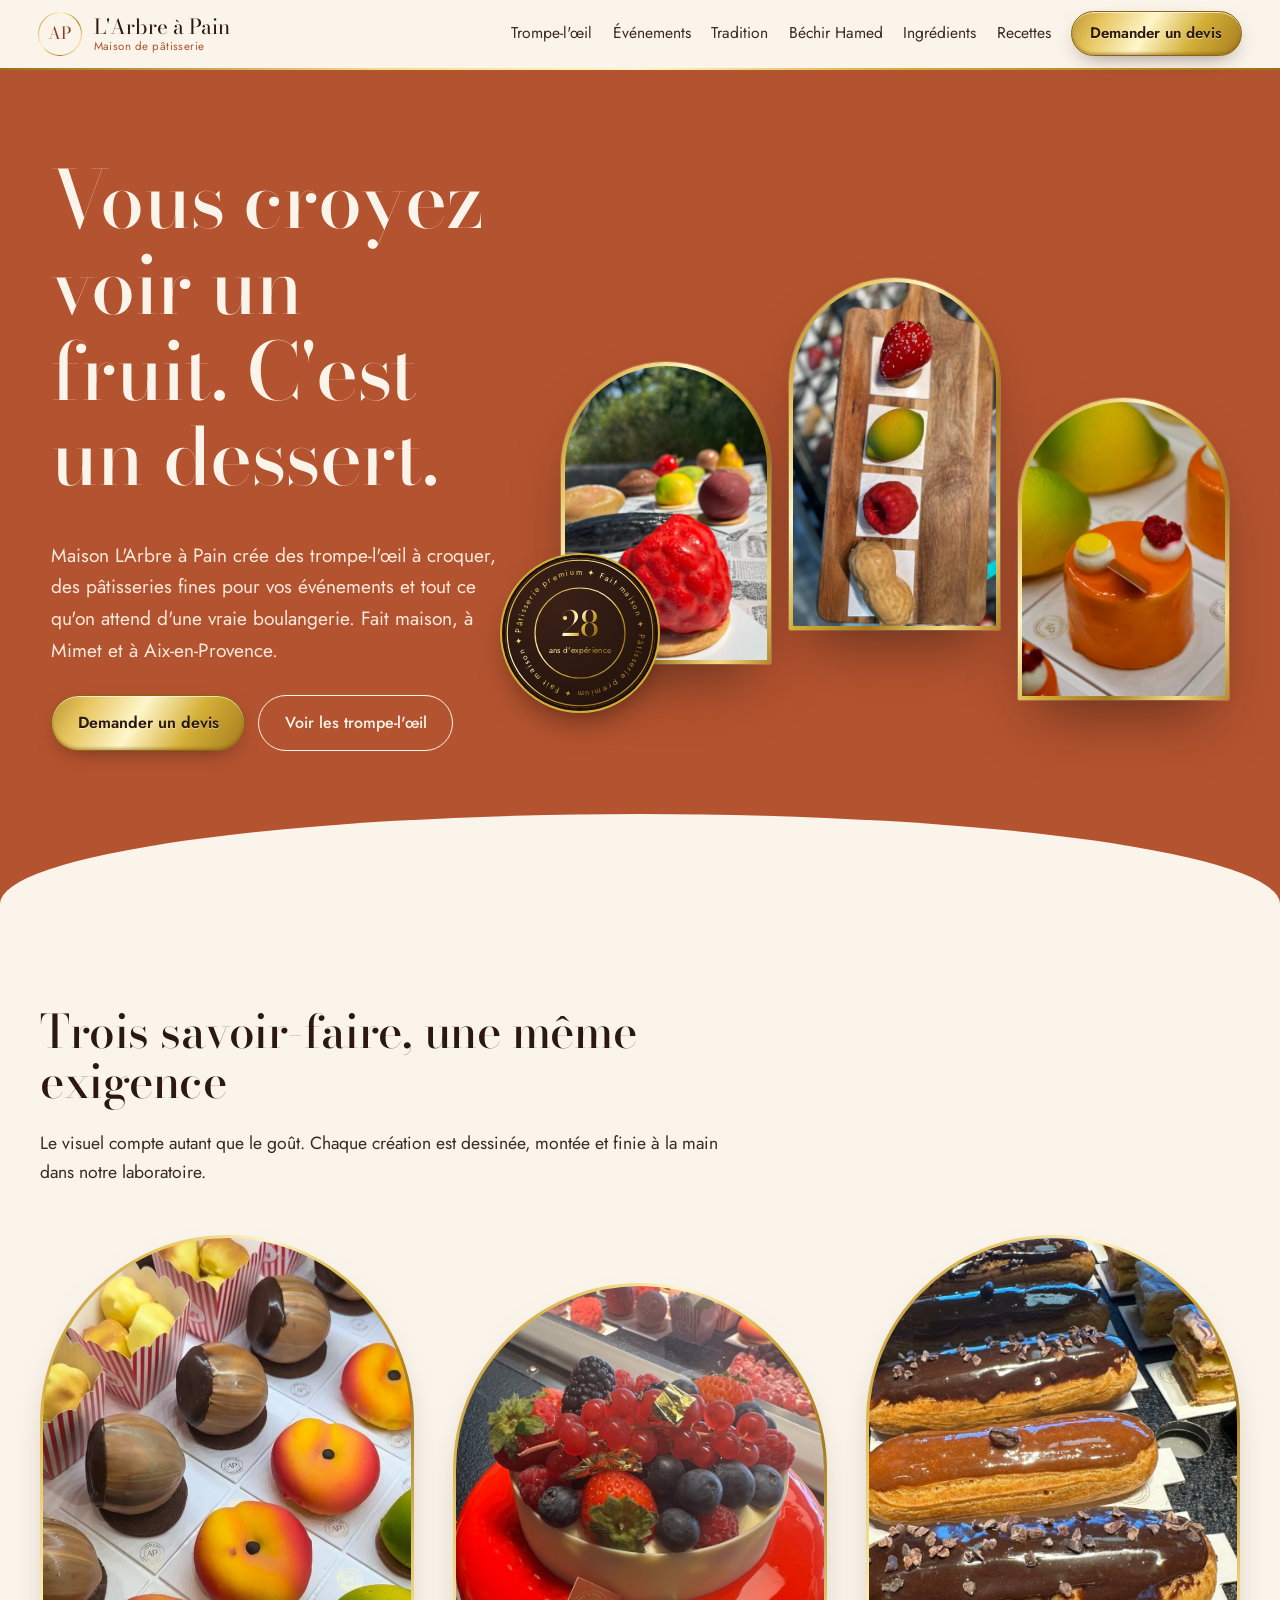
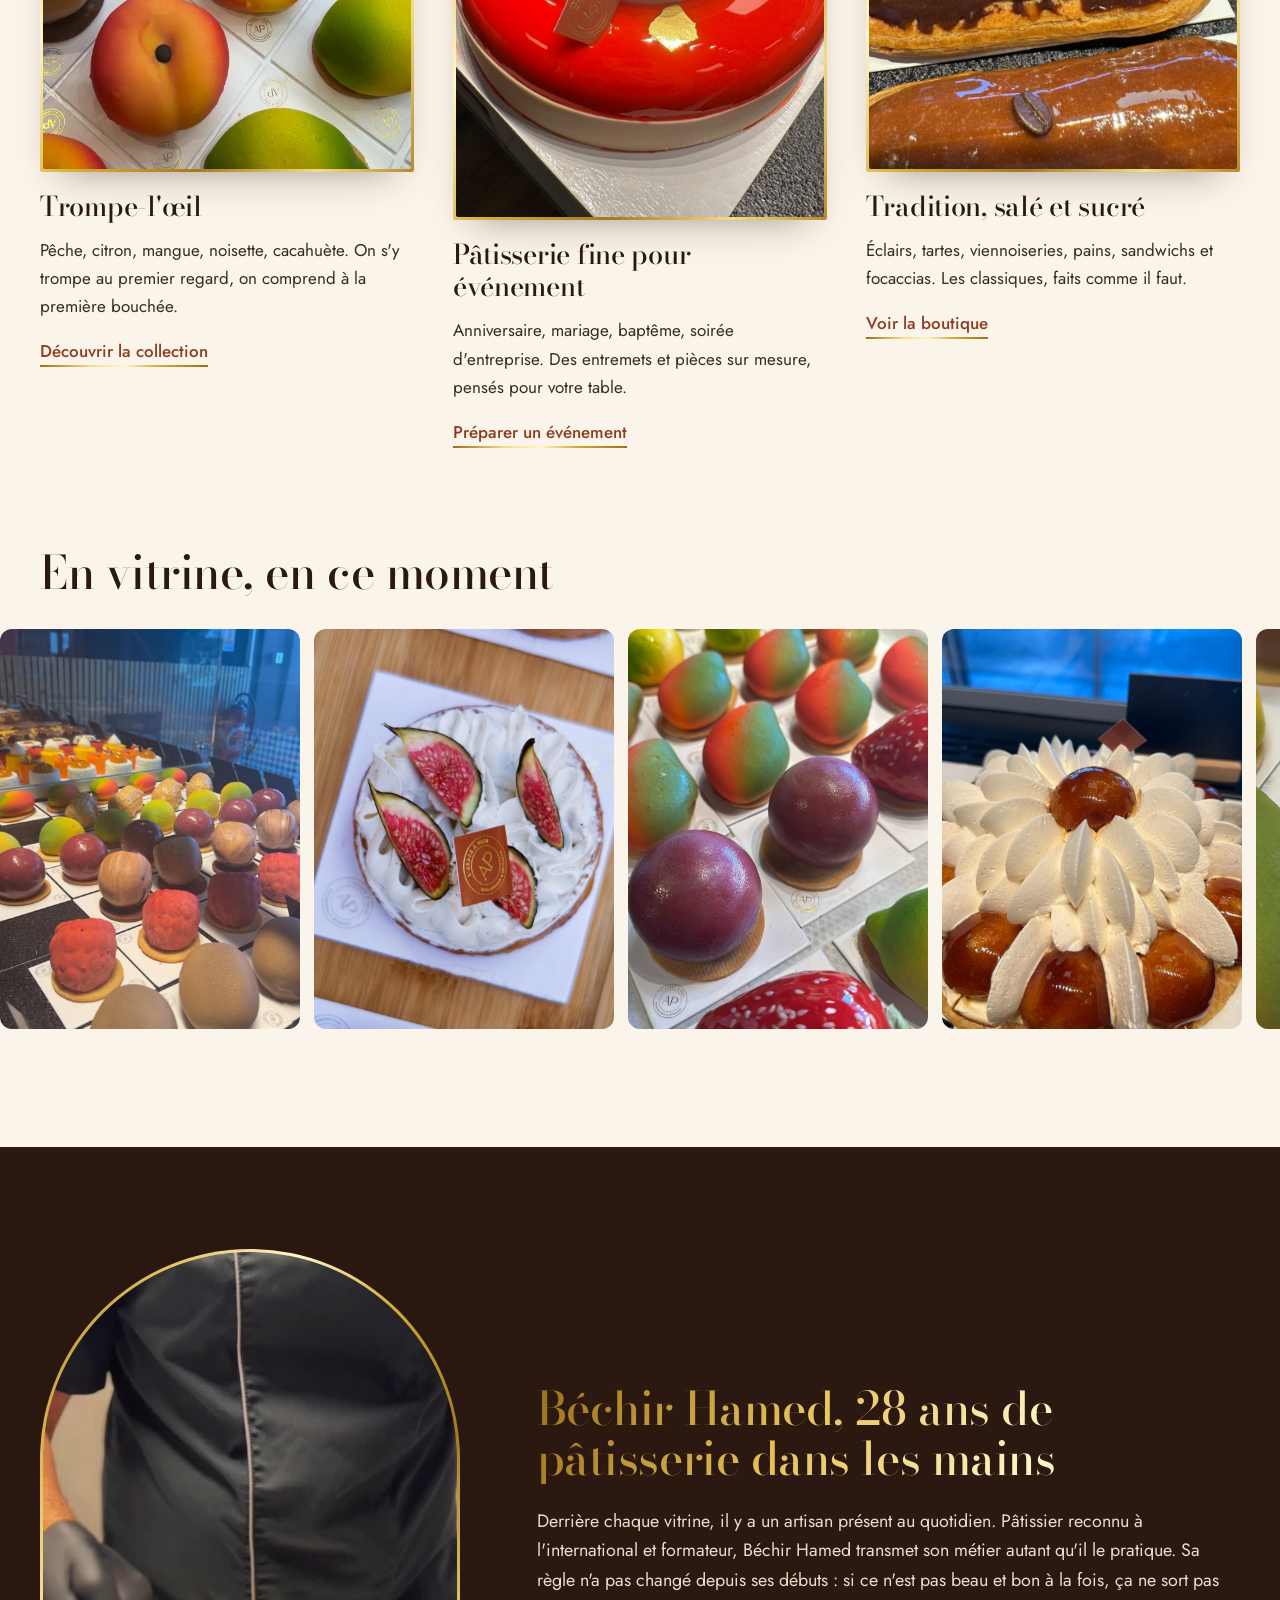
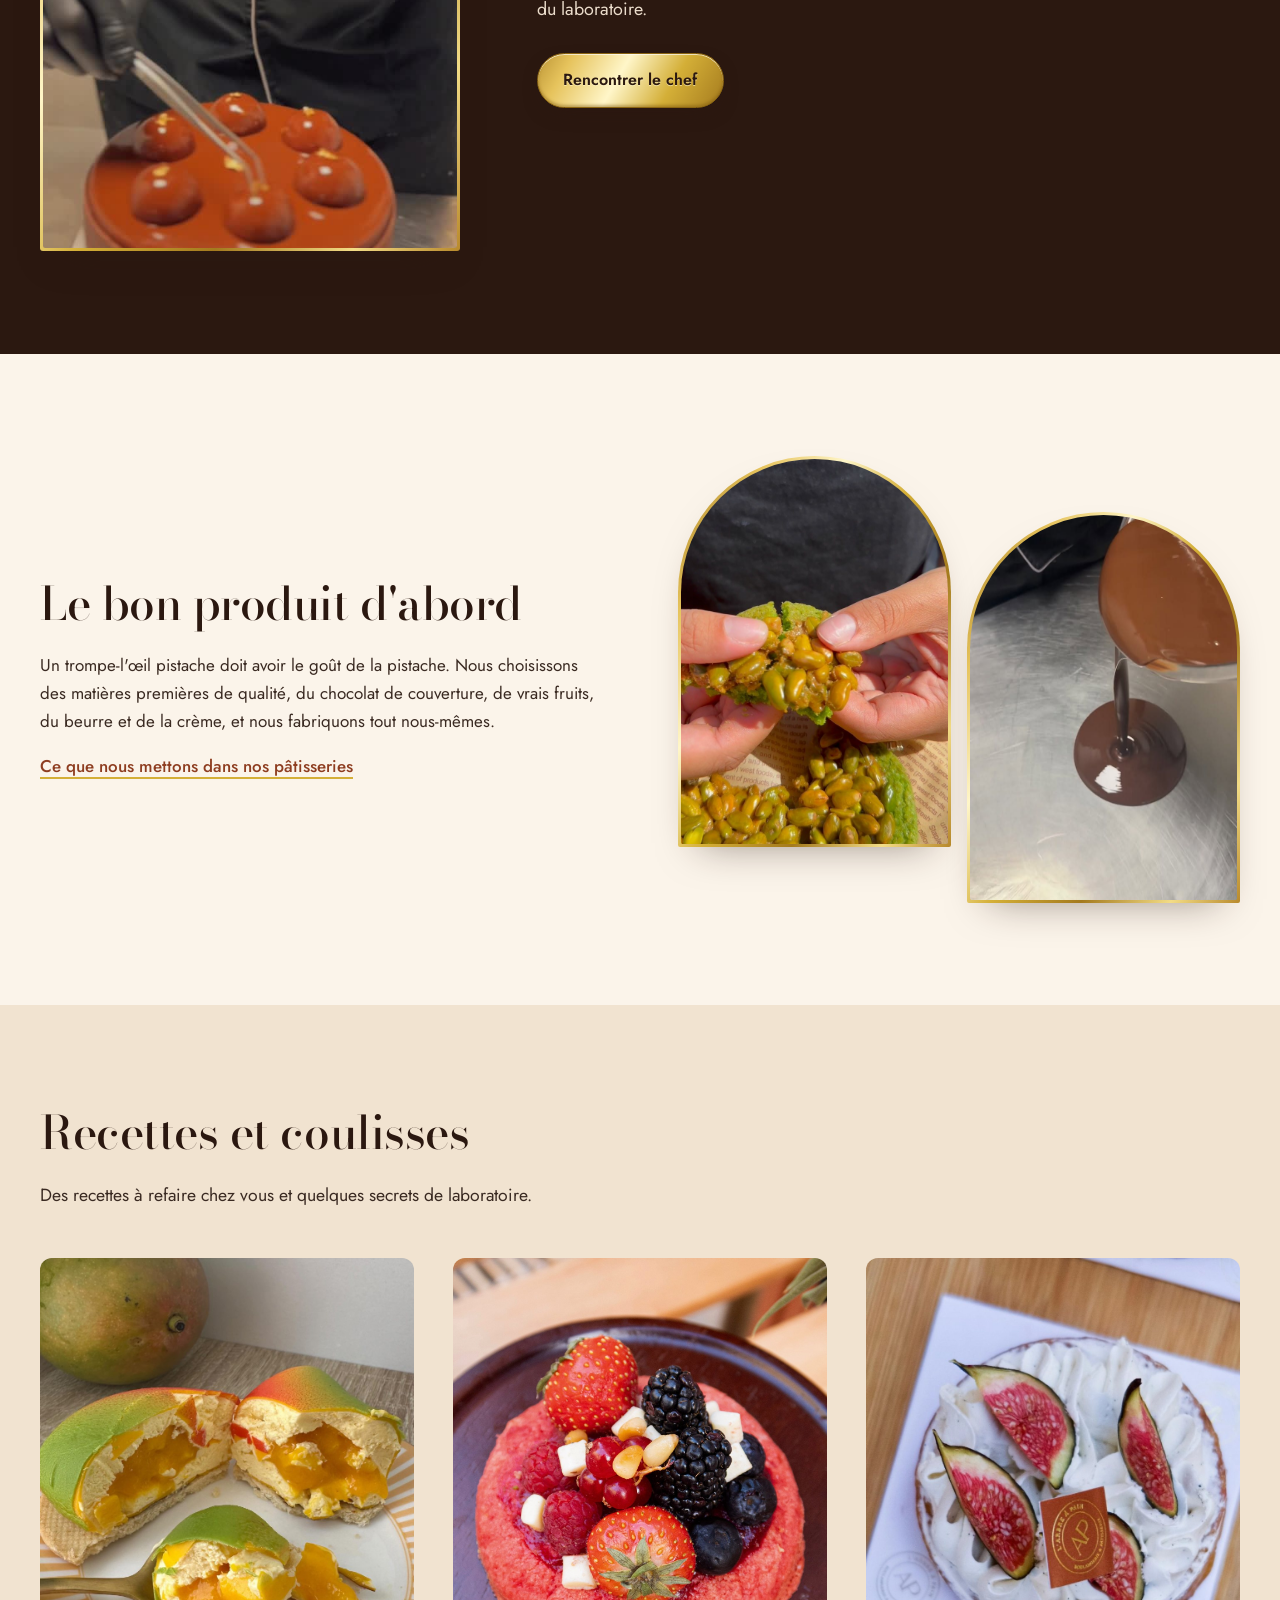
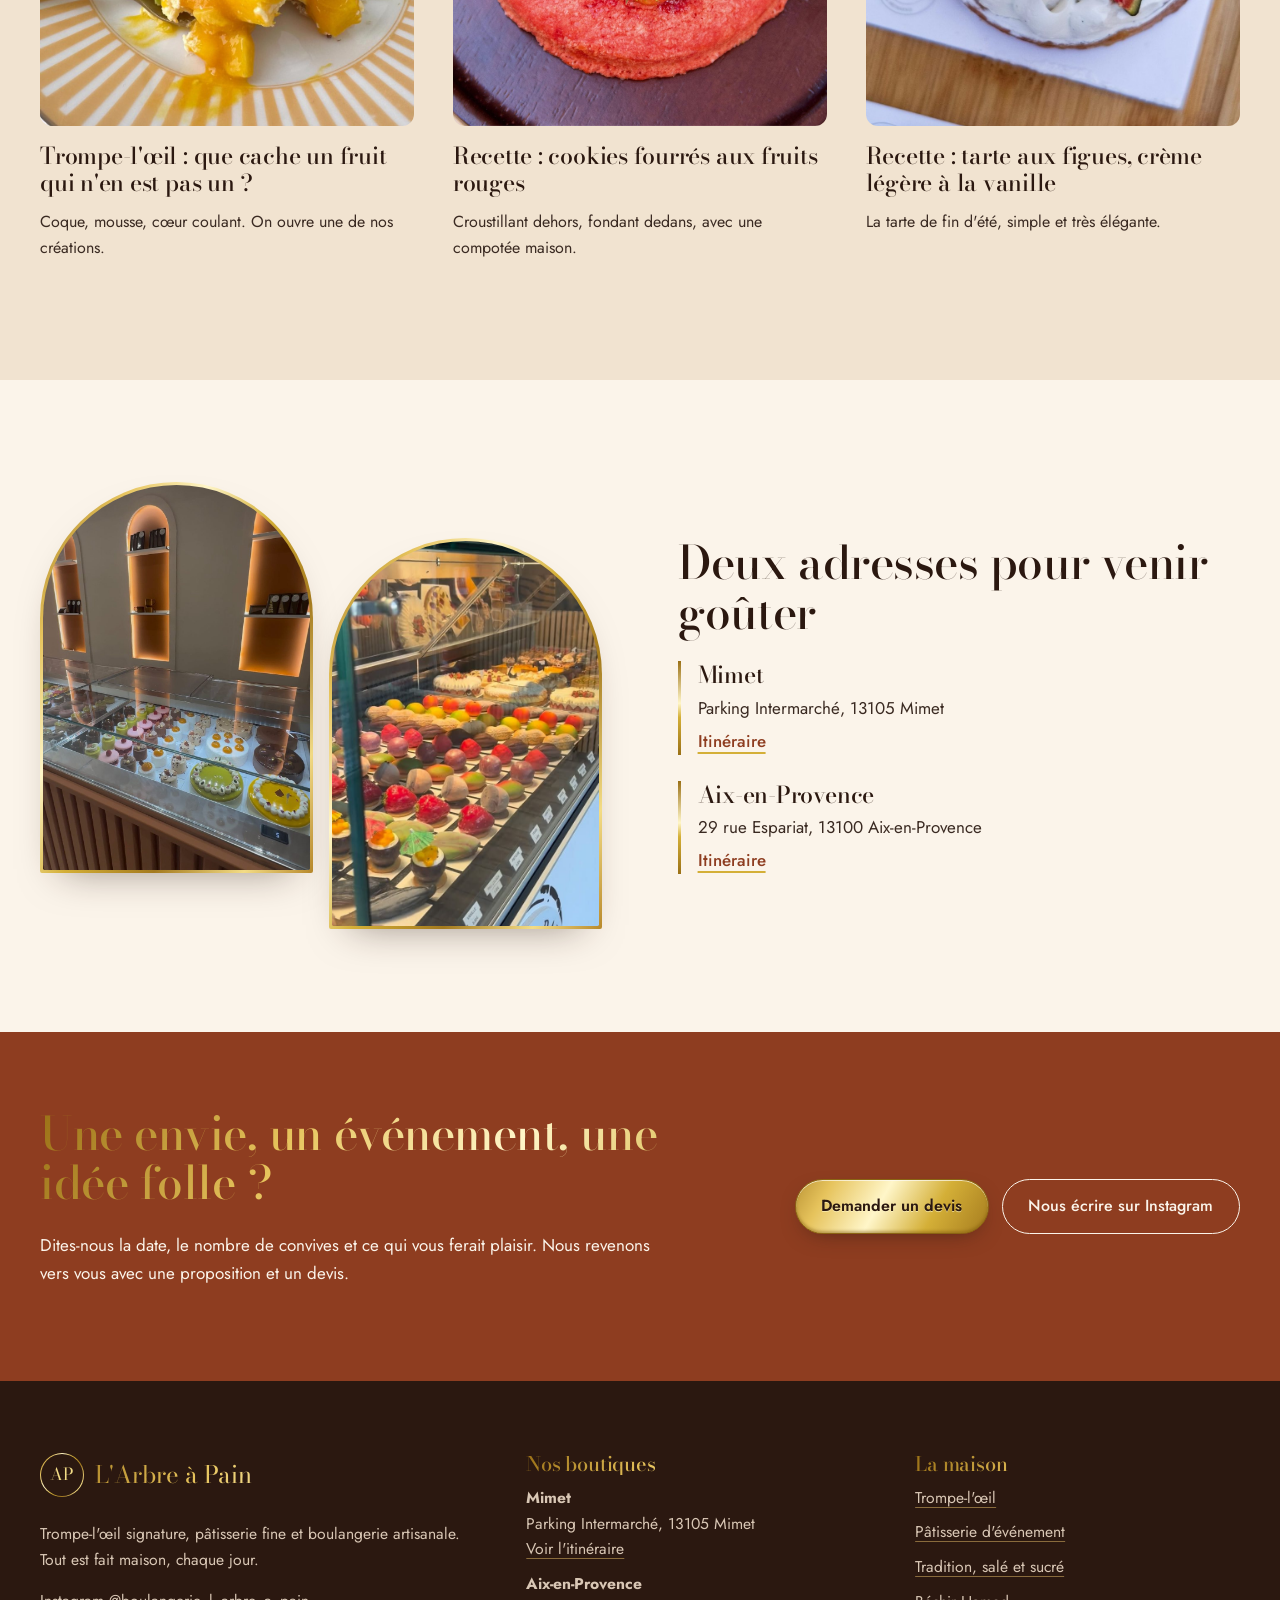
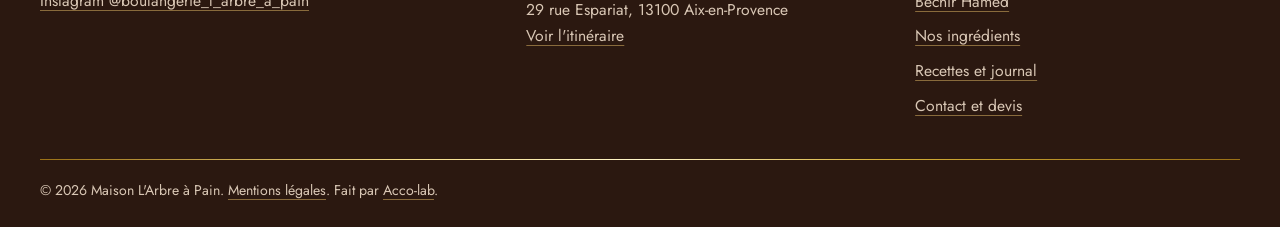
==== index.html @ f883d95d "Or métallisé : dégradés, reflets sur boutons et titres, cadres dorés Co-Authored-By: Claude Fable 5." ====
<!doctype html>
<html lang="fr">
<head>
<meta charset="utf-8">
<meta name="viewport" content="width=device-width, initial-scale=1">
<title>L&#x27;Arbre à Pain | Pâtisserie trompe-l&#x27;œil à Mimet et Aix-en-Provence</title>
<meta name="description" content="Trompe-l&#x27;œil signature, pâtisserie fine pour vos événements et boulangerie artisanale. 28 ans d&#x27;expérience, 100 % fait maison, à Mimet et Aix-en-Provence.">
<link rel="canonical" href="https://www.arbreapain.fr/">
<meta property="og:type" content="website">
<meta property="og:locale" content="fr_FR">
<meta property="og:site_name" content="Maison L'Arbre à Pain">
<meta property="og:title" content="L&#x27;Arbre à Pain | Pâtisserie trompe-l&#x27;œil à Mimet et Aix-en-Provence">
<meta property="og:description" content="Trompe-l&#x27;œil signature, pâtisserie fine pour vos événements et boulangerie artisanale. 28 ans d&#x27;expérience, 100 % fait maison, à Mimet et Aix-en-Provence.">
<meta property="og:image" content="https://www.arbreapain.fr/images/trompe-planche.jpg">
<meta name="theme-color" content="#B4532F">
<link rel="icon" href="assets/favicon.svg" type="image/svg+xml">
<link rel="preconnect" href="https://fonts.googleapis.com">
<link rel="preconnect" href="https://fonts.gstatic.com" crossorigin>
<link href="https://fonts.googleapis.com/css2?family=Bodoni+Moda:ital,opsz,wght@0,6..96,400..700;1,6..96,400..600&family=Jost:wght@300..600&display=swap" rel="stylesheet">
<link rel="stylesheet" href="assets/style.css">
<script type="application/ld+json">{"@context": "https://schema.org", "@type": "Bakery", "name": "Maison L'Arbre à Pain", "url": "https://www.arbreapain.fr", "image": "https://www.arbreapain.fr/images/trompe-planche.jpg", "description": "Pâtisserie fine, trompe-l'œil signature et boulangerie artisanale à Mimet et Aix-en-Provence.", "servesCuisine": "Pâtisserie française", "priceRange": "€€", "sameAs": ["https://www.instagram.com/boulangerie_l_arbre_a_pain/"], "address": [{"@type": "PostalAddress", "streetAddress": "Parking Intermarché", "postalCode": "13105", "addressLocality": "Mimet", "addressCountry": "FR"}, {"@type": "PostalAddress", "streetAddress": "29 rue Espariat", "postalCode": "13100", "addressLocality": "Aix-en-Provence", "addressCountry": "FR"}]}</script>
</head>
<body class="home">
<a class="skip" href="#contenu">Aller au contenu</a>
<header class="top">
  <a class="brand" href="index.html" aria-label="L'Arbre à Pain, accueil">
    <span class="mono" aria-hidden="true">AP</span>
    <span class="brand-name">L'Arbre à Pain<small>Maison de pâtisserie</small></span>
  </a>
  <button class="burger" aria-expanded="false" aria-controls="menu" aria-label="Ouvrir le menu"><span></span><span></span></button>
  <nav id="menu" class="menu" aria-label="Navigation principale">
    <a href="trompe-l-oeil.html">Trompe-l'œil</a><a href="patisserie-evenement.html">Événements</a><a href="boulangerie-tradition.html">Tradition</a><a href="bechir-hamed.html">Béchir Hamed</a><a href="ingredients.html">Ingrédients</a><a href="journal/">Recettes</a>
    <a class="btn btn-gold" href="contact.html">Demander un devis</a>
  </nav>
</header>
<main id="contenu">
<section class="hero">
  <div class="wrap hero-in">
    <div class="hero-txt">
      <h1>Vous croyez voir un fruit. C'est un dessert.</h1>
      <p class="lead">Maison L'Arbre à Pain crée des trompe-l'œil à croquer, des pâtisseries fines pour vos événements et tout ce qu'on attend d'une vraie boulangerie. Fait maison, à Mimet et à Aix-en-Provence.</p>
      <div class="hero-actions">
        <a class="btn btn-gold" href="contact.html">Demander un devis</a>
        <a class="btn btn-line" href="trompe-l-oeil.html">Voir les trompe-l'œil</a>
      </div>
    </div>
    <div class="hero-arches">
      <figure class="arch a1"><img src="images/trompe-fraise.jpg" alt="Trompe-l&#x27;œil fraise, plus vrai que nature"></figure>
      <figure class="arch a2"><img src="images/trompe-planche.jpg" alt="Trompe-l&#x27;œil mangue, framboise et cacahuète présentés sur une planche"></figure>
      <figure class="arch a3"><img src="images/trompe-orange-mangue.jpg" alt="Trompe-l&#x27;œil orange et mangue en vitrine"></figure>
      <svg class="seal" viewBox="0 0 200 200" role="img" aria-label="28 ans d'expérience, pâtisserie premium">
<defs><path id="c" d="M100,100 m-78,0 a78,78 0 1,1 156,0 a78,78 0 1,1 -156,0"/><linearGradient id="or" x1="0" y1="0" x2="1" y2="1"><stop offset="0" stop-color="#A47A1E"/><stop offset=".25" stop-color="#F0D272"/><stop offset=".42" stop-color="#FFF6C9"/><stop offset=".58" stop-color="#D4AF37"/><stop offset=".78" stop-color="#9A7016"/><stop offset="1" stop-color="#F3DC86"/></linearGradient></defs>
<circle cx="100" cy="100" r="97" fill="none" stroke="url(#or)" stroke-width="1.6"/>
<circle cx="100" cy="100" r="60" fill="none" stroke="url(#or)" stroke-width="1.6"/>
<text class="seal-ring"><textPath href="#c" startOffset="0" textLength="484" lengthAdjust="spacing">Pâtisserie premium  ✦  Fait maison  ✦  Pâtisserie premium  ✦  Fait maison  ✦</textPath></text>
<text x="100" y="104" text-anchor="middle" class="seal-num">28</text>
<text x="100" y="126" text-anchor="middle" class="seal-sub">ans d'expérience</text>
</svg>
    </div>
  </div>
</section>

<section class="sec">
  <div class="wrap">
    <div class="sec-head">
      <h2>Trois savoir-faire, une même exigence</h2>
      <p>Le visuel compte autant que le goût. Chaque création est dessinée, montée et finie à la main dans notre laboratoire.</p>
    </div>
    <div class="trio">
      <a class="trio-card" href="trompe-l-oeil.html">
        <figure class="arch "><img src="images/trompe-peche-noisette.jpg" alt="Trompe-l&#x27;œil pêche et noisette" loading="lazy" decoding="async"></figure>
        <h3>Trompe-l'œil</h3>
        <p>Pêche, citron, mangue, noisette, cacahuète. On s'y trompe au premier regard, on comprend à la première bouchée.</p>
        <span class="more">Découvrir la collection</span>
      </a>
      <a class="trio-card" href="patisserie-evenement.html">
        <figure class="arch "><img src="images/entremets-rouge.jpg" alt="Entremets rouge miroir décoré de fruits rouges" loading="lazy" decoding="async"></figure>
        <h3>Pâtisserie fine pour événement</h3>
        <p>Anniversaire, mariage, baptême, soirée d'entreprise. Des entremets et pièces sur mesure, pensés pour votre table.</p>
        <span class="more">Préparer un événement</span>
      </a>
      <a class="trio-card" href="boulangerie-tradition.html">
        <figure class="arch "><img src="images/eclairs.jpg" alt="Éclairs au chocolat glacés" loading="lazy" decoding="async"></figure>
        <h3>Tradition, salé et sucré</h3>
        <p>Éclairs, tartes, viennoiseries, pains, sandwichs et focaccias. Les classiques, faits comme il faut.</p>
        <span class="more">Voir la boutique</span>
      </a>
    </div>
  </div>
</section>

<section class="ribbon-sec" aria-label="En vitrine">
  <div class="wrap"><h2>En vitrine, en ce moment</h2></div>
  <div class="ribbon" tabindex="0">
    <button class="shot" type="button" aria-label="Agrandir : Vitrine de trompe-l&#x27;œil colorés"><img src="images/vitrine-trompe.jpg" alt="Vitrine de trompe-l&#x27;œil colorés" loading="lazy" decoding="async"></button><button class="shot" type="button" aria-label="Agrandir : Tarte aux figues fraîches et crème légère"><img src="images/tarte-figue.jpg" alt="Tarte aux figues fraîches et crème légère" loading="lazy" decoding="async"></button><button class="shot" type="button" aria-label="Agrandir : Trompe-l&#x27;œil fruits au glaçage brillant"><img src="images/trompe-fruits-brillants.jpg" alt="Trompe-l&#x27;œil fruits au glaçage brillant" loading="lazy" decoding="async"></button><button class="shot" type="button" aria-label="Agrandir : Saint-honoré à la crème pochée"><img src="images/saint-honore.jpg" alt="Saint-honoré à la crème pochée" loading="lazy" decoding="async"></button><button class="shot" type="button" aria-label="Agrandir : Trompe-l&#x27;œil citron et mangue"><img src="images/trompe-citron-mangue.jpg" alt="Trompe-l&#x27;œil citron et mangue" loading="lazy" decoding="async"></button><button class="shot" type="button" aria-label="Agrandir : Cookie garni de fruits rouges frais"><img src="images/cookie-fruits-rouges-sombre.jpg" alt="Cookie garni de fruits rouges frais" loading="lazy" decoding="async"></button><button class="shot" type="button" aria-label="Agrandir : Entremets aux fruits exotiques"><img src="images/entremets-jaune.jpg" alt="Entremets aux fruits exotiques" loading="lazy" decoding="async"></button><button class="shot" type="button" aria-label="Agrandir : Assortiment de trompe-l&#x27;œil"><img src="images/trompe-assortiment.jpg" alt="Assortiment de trompe-l&#x27;œil" loading="lazy" decoding="async"></button><button class="shot" type="button" aria-label="Agrandir : Macaron framboise et crème"><img src="images/ispahan.jpg" alt="Macaron framboise et crème" loading="lazy" decoding="async"></button><button class="shot" type="button" aria-label="Agrandir : Vitrine de pâtisseries individuelles"><img src="images/vitrine-couleurs.jpg" alt="Vitrine de pâtisseries individuelles" loading="lazy" decoding="async"></button>
  </div>
</section>

<section class="chef">
  <div class="wrap chef-in">
    <figure class="arch arch-lg"><img src="images/chef-geste.jpg" alt="Béchir Hamed en plein glaçage dans le laboratoire" loading="lazy" decoding="async"></figure>
    <div>
      <h2>Béchir Hamed, 28 ans de pâtisserie dans les mains</h2>
      <p>Derrière chaque vitrine, il y a un artisan présent au quotidien. Pâtissier reconnu à l'international et formateur, Béchir Hamed transmet son métier autant qu'il le pratique. Sa règle n'a pas changé depuis ses débuts : si ce n'est pas beau et bon à la fois, ça ne sort pas du laboratoire.</p>
      <a class="btn btn-gold" href="bechir-hamed.html">Rencontrer le chef</a>
    </div>
  </div>
</section>

<section class="sec">
  <div class="wrap split">
    <div>
      <h2>Le bon produit d'abord</h2>
      <p>Un trompe-l'œil pistache doit avoir le goût de la pistache. Nous choisissons des matières premières de qualité, du chocolat de couverture, de vrais fruits, du beurre et de la crème, et nous fabriquons tout nous-mêmes.</p>
      <a class="link" href="ingredients.html">Ce que nous mettons dans nos pâtisseries</a>
    </div>
    <div class="duo">
      <figure class="arch "><img src="images/pistache-mains.jpg" alt="Cookie pistache ouvert à la main, cœur coulant" loading="lazy" decoding="async"></figure>
      <figure class="arch down"><img src="images/chocolat-coule.jpg" alt="Chocolat fondu versé sur le marbre" loading="lazy" decoding="async"></figure>
    </div>
  </div>
</section>

<section class="sec sec-tint">
  <div class="wrap">
    <div class="sec-head"><h2>Recettes et coulisses</h2><p>Des recettes à refaire chez vous et quelques secrets de laboratoire.</p></div>
    <div class="posts">
      <a class="post" href="journal/trompe-l-oeil-patisserie-comment-ca-marche.html"><img src="images/trompe-mangue-coupee.jpg" alt="Trompe-l&#x27;œil mangue coupé en deux" loading="lazy" decoding="async"><h3>Trompe-l'œil : que cache un fruit qui n'en est pas un ?</h3><p>Coque, mousse, cœur coulant. On ouvre une de nos créations.</p></a>
      <a class="post" href="journal/recette-cookies-fourres-fruits-rouges.html"><img src="images/cookie-fruits-rouges.jpg" alt="Cookie aux fruits rouges" loading="lazy" decoding="async"><h3>Recette : cookies fourrés aux fruits rouges</h3><p>Croustillant dehors, fondant dedans, avec une compotée maison.</p></a>
      <a class="post" href="journal/recette-tarte-figues-creme-vanille.html"><img src="images/tarte-figue.jpg" alt="Tarte aux figues" loading="lazy" decoding="async"><h3>Recette : tarte aux figues, crème légère à la vanille</h3><p>La tarte de fin d'été, simple et très élégante.</p></a>
    </div>
  </div>
</section>

<section class="sec">
  <div class="wrap split">
    <div class="duo">
      <figure class="arch "><img src="images/boutique-aix.jpg" alt="Intérieur de la boutique L&#x27;Arbre à Pain à Aix-en-Provence" loading="lazy" decoding="async"></figure>
      <figure class="arch down"><img src="images/vitrine-patisserie.jpg" alt="Vitrine de pâtisseries de la boutique" loading="lazy" decoding="async"></figure>
    </div>
    <div>
      <h2>Deux adresses pour venir goûter</h2>
      <ul class="shops">
        <li><h3>Mimet</h3><p>Parking Intermarché, 13105 Mimet</p><a class="link" href="https://www.google.com/maps/search/?api=1&query=L%27Arbre+%C3%A0+Pain+Mimet" target="_blank" rel="noopener">Itinéraire</a></li><li><h3>Aix-en-Provence</h3><p>29 rue Espariat, 13100 Aix-en-Provence</p><a class="link" href="https://www.google.com/maps/search/?api=1&query=L%27Arbre+%C3%A0+Pain+29+rue+Espariat+Aix-en-Provence" target="_blank" rel="noopener">Itinéraire</a></li>
      </ul>
    </div>
  </div>
</section>
<section class="cta">
  <div class="wrap cta-in">
    <div><h2>Une envie, un événement, une idée folle ?</h2><p>Dites-nous la date, le nombre de convives et ce qui vous ferait plaisir. Nous revenons vers vous avec une proposition et un devis.</p></div>
    <div class="cta-actions"><a class="btn btn-gold" href="contact.html">Demander un devis</a><a class="btn btn-line" href="https://www.instagram.com/boulangerie_l_arbre_a_pain/" target="_blank" rel="noopener">Nous écrire sur Instagram</a></div>
  </div>
</section>
</main>
<footer class="foot">
  <div class="foot-grid">
    <div>
      <p class="foot-brand"><span class="mono" aria-hidden="true">AP</span> L'Arbre à Pain</p>
      <p>Trompe-l'œil signature, pâtisserie fine et boulangerie artisanale. Tout est fait maison, chaque jour.</p>
      <p><a href="https://www.instagram.com/boulangerie_l_arbre_a_pain/" target="_blank" rel="noopener">Instagram @boulangerie_l_arbre_a_pain</a></p>
    </div>
    <div>
      <h2>Nos boutiques</h2>
      <ul class="plain"><li><strong>Mimet</strong><br>Parking Intermarché, 13105 Mimet<br><a href="https://www.google.com/maps/search/?api=1&query=L%27Arbre+%C3%A0+Pain+Mimet" target="_blank" rel="noopener">Voir l'itinéraire</a></li><li><strong>Aix-en-Provence</strong><br>29 rue Espariat, 13100 Aix-en-Provence<br><a href="https://www.google.com/maps/search/?api=1&query=L%27Arbre+%C3%A0+Pain+29+rue+Espariat+Aix-en-Provence" target="_blank" rel="noopener">Voir l'itinéraire</a></li></ul>
    </div>
    <div>
      <h2>La maison</h2>
      <ul class="plain">
        <li><a href="trompe-l-oeil.html">Trompe-l'œil</a></li>
        <li><a href="patisserie-evenement.html">Pâtisserie d'événement</a></li>
        <li><a href="boulangerie-tradition.html">Tradition, salé et sucré</a></li>
        <li><a href="bechir-hamed.html">Béchir Hamed</a></li>
        <li><a href="ingredients.html">Nos ingrédients</a></li>
        <li><a href="journal/">Recettes et journal</a></li>
        <li><a href="contact.html">Contact et devis</a></li>
        
      </ul>
    </div>
  </div>
  <p class="foot-legal">© 2026 Maison L'Arbre à Pain. <a href="mentions-legales.html">Mentions légales</a>. Fait par <a href="https://acco-lab.fr" target="_blank" rel="noopener">Acco-lab</a>.</p>
</footer>
<div class="lightbox" hidden><button class="lb-close" aria-label="Fermer la photo">Fermer</button><img alt=""></div>
<script src="assets/site.js" defer></script>
</body>
</html>
---- assets/style.css ----
/* L'Arbre à Pain : terracotta + or, arches inspirées des niches de la boutique d'Aix */
:root{
  --terra:#B4532F; --terra-deep:#8E3D20; --cocoa:#2B1810; --cream:#FBF4EA; --sand:#F1E3D0;
  --gold:#D4AF37; --gold-soft:#F3DC86; --ink:#3A2A22;
  --display:"Bodoni Moda","Didot","Times New Roman",serif;
  --body:"Jost","Helvetica Neue",Arial,sans-serif;
  --wrap:1200px;
}
*{box-sizing:border-box}
html{scroll-behavior:smooth}
body{margin:0;background:var(--cream);color:var(--ink);font-family:var(--body);font-size:1.0625rem;line-height:1.65;font-weight:400;-webkit-font-smoothing:antialiased}
img{display:block;max-width:100%}
a{color:inherit}
h1,h2,h3{font-family:var(--display);font-weight:500;line-height:1.08;color:var(--cocoa);margin:0 0 .5em;letter-spacing:-.01em}
h1{font-size:clamp(2.5rem,6vw,4.75rem)}
h2{font-size:clamp(1.9rem,3.6vw,3rem)}
h3{font-size:1.45rem;line-height:1.2}
p{margin:0 0 1em;max-width:62ch}
.wrap{width:min(var(--wrap),100% - 40px);margin-inline:auto}
.narrow{max-width:760px}
.center{text-align:center}.center p{margin-inline:auto}
.skip{position:absolute;left:-999px;top:0;background:var(--cocoa);color:#fff;padding:.6em 1em;z-index:100}
.skip:focus{left:8px;top:8px}
:focus-visible{outline:2px solid var(--gold);outline-offset:3px}

/* Boutons */
.btn{display:inline-block;font-family:var(--body);font-weight:500;font-size:1rem;text-decoration:none;padding:.85em 1.6em;border-radius:999px;border:1px solid transparent;cursor:pointer;transition:background .2s,color .2s,border-color .2s}
.btn-gold{background:var(--gold);color:var(--cocoa)}
.btn-gold:hover{background:var(--gold-soft)}
.btn-line{border-color:currentColor;color:var(--cream)}
.btn-line:hover{background:var(--cream);color:var(--terra-deep);border-color:var(--cream)}
.btn-line.dark{color:var(--terra-deep)}
.btn-line.dark:hover{background:var(--terra-deep);color:var(--cream);border-color:var(--terra-deep)}
.link{color:var(--terra-deep);font-weight:500;text-underline-offset:5px;text-decoration-color:var(--gold);text-decoration-thickness:2px}
.link:hover{color:var(--terra)}

/* En-tête */
.top{position:sticky;top:0;z-index:50;display:flex;align-items:center;justify-content:space-between;gap:1rem;padding:.7rem clamp(16px,3vw,40px);background:rgba(251,244,234,.94);backdrop-filter:blur(8px);border-bottom:1px solid rgba(201,162,91,.35)}
.brand{display:flex;align-items:center;gap:.7rem;text-decoration:none;color:var(--cocoa)}
.mono{display:inline-grid;place-items:center;width:44px;height:44px;border-radius:50%;border:1px solid var(--gold);font-family:var(--display);font-size:1.05rem;letter-spacing:.02em;color:var(--terra-deep);flex:none}
.brand-name{font-family:var(--display);font-size:1.3rem;line-height:1.05}
.brand-name small{display:block;font-family:var(--body);font-size:.72rem;color:var(--terra);letter-spacing:.04em;margin-top:2px}
.menu{display:flex;align-items:center;gap:clamp(.8rem,1.6vw,1.6rem)}
.menu a:not(.btn){text-decoration:none;font-size:.98rem;padding:.3em 0;border-bottom:2px solid transparent}
.menu a:not(.btn):hover,.menu a[aria-current]{border-color:var(--gold)}
.menu .btn{padding:.6em 1.2em;font-size:.95rem}
.burger{display:none;background:none;border:0;width:44px;height:44px;cursor:pointer;padding:10px}
.burger span{display:block;height:2px;background:var(--cocoa);margin:7px 0;transition:transform .2s}
.burger[aria-expanded=true] span:first-child{transform:translateY(4.5px) rotate(45deg)}
.burger[aria-expanded=true] span:last-child{transform:translateY(-4.5px) rotate(-45deg)}

/* Arches */
.arch{margin:0;overflow:hidden;border-radius:999px 999px 14px 14px;aspect-ratio:3/4.3;background:var(--sand);box-shadow:0 0 0 1px rgba(201,162,91,.55),0 0 0 7px transparent}
.arch img{width:100%;height:100%;object-fit:cover;transition:transform .6s ease}
a:hover .arch img,.arch:hover img{transform:scale(1.05)}
.arch-lg{max-width:440px;width:100%}

/* Hero accueil */
.hero{background:var(--terra);color:var(--cream);overflow:hidden;position:relative}
.hero::after{content:"";position:absolute;inset:auto 0 0 0;height:90px;background:var(--cream);border-radius:50% 50% 0 0/100% 100% 0 0}
.hero-in{width:min(1380px,100% - clamp(40px,8vw,120px));display:grid;grid-template-columns:.8fr 1.2fr;gap:clamp(2rem,5vw,5rem);align-items:center;padding-block:clamp(3rem,7vw,6rem) clamp(7rem,12vw,11rem);position:relative;z-index:1}
.hero h1{color:var(--cream);font-size:clamp(2.7rem,6.2vw,5.4rem)}
.hero .lead{font-size:1.2rem;color:#FBE9DC;max-width:46ch}
.hero-actions{display:flex;flex-wrap:wrap;gap:.8rem;margin-top:1.8rem}
.hero-arches{display:grid;grid-template-columns:repeat(3,1fr);gap:clamp(.6rem,1.4vw,1.2rem);align-items:end;position:relative}
.hero-arches .arch{box-shadow:0 0 0 1px var(--gold-soft),0 30px 60px -20px rgba(43,24,16,.55)}
.hero-arches .a1{transform:translateY(34px)}
.hero-arches .a2{aspect-ratio:3/5}
.hero-arches .a3{transform:translateY(70px)}
.seal{position:absolute;left:-56px;bottom:-78px;width:150px;height:150px;color:var(--gold-soft);background:var(--terra-deep);border-radius:50%;animation:spin 40s linear infinite}
.seal-ring{font-family:var(--body);font-size:11px;fill:currentColor;text-transform:none}
.seal-num{font-family:var(--display);font-size:46px;fill:currentColor}
.seal-sub{font-family:var(--body);font-size:11px;fill:currentColor;letter-spacing:.5px}
.seal text:not(.seal-ring){animation:spin 40s linear infinite reverse;transform-origin:100px 100px}
@keyframes spin{to{transform:rotate(360deg)}}
@keyframes rise{from{opacity:0;translate:0 60px}to{opacity:1;translate:0 0}}
.hero-arches .arch{animation:rise .9s cubic-bezier(.2,.7,.2,1) both}
.hero-arches .a2{animation-delay:.12s}.hero-arches .a3{animation-delay:.24s}
.hero-txt{animation:rise .8s ease both}

/* Sections */
.sec{padding-block:clamp(3.5rem,8vw,7rem)}
.sec-tint{background:var(--sand)}
.sec-head{margin-bottom:clamp(1.8rem,4vw,3rem);max-width:720px}
.sec-head p{font-size:1.1rem}
.split{display:grid;grid-template-columns:1fr 1fr;gap:clamp(2rem,6vw,5.5rem);align-items:center}
.split.top{align-items:start}
.duo{display:grid;grid-template-columns:1fr 1fr;gap:1rem}
.duo .down{margin-top:3.5rem}

.trio{display:grid;grid-template-columns:repeat(3,1fr);gap:clamp(1.2rem,3vw,2.6rem)}
.trio-card{text-decoration:none;display:block}
.trio-card h3{margin-top:1.1rem;font-size:1.7rem}
.trio-card:nth-child(2){margin-top:3rem}
.more{color:var(--terra-deep);font-weight:500;border-bottom:2px solid var(--gold);padding-bottom:2px}

.ribbon-sec{padding-bottom:clamp(3.5rem,8vw,6rem)}
.ribbon{display:flex;gap:14px;overflow-x:auto;scroll-snap-type:x mandatory;padding:8px max(20px,calc((100vw - var(--wrap))/2)) 22px;scrollbar-color:var(--gold) transparent}
.ribbon .shot{flex:0 0 clamp(210px,24vw,300px);aspect-ratio:3/4;scroll-snap-align:start}
.shot{border:0;padding:0;background:var(--sand);cursor:zoom-in;overflow:hidden;border-radius:12px;display:block}
.shot img{width:100%;height:100%;object-fit:cover;transition:transform .5s ease}
.shot:hover img{transform:scale(1.06)}

.chef{background:var(--cocoa);color:#EBDCCB;padding-block:clamp(3.5rem,8vw,7rem)}
.chef h2{color:var(--gold-soft)}
.chef-in{display:grid;grid-template-columns:minmax(0,420px) 1fr;gap:clamp(2rem,6vw,5.5rem);align-items:center}
.chef p{font-size:1.12rem}
.chef .btn{margin-top:.6rem}

.posts{display:grid;grid-template-columns:repeat(3,1fr);gap:clamp(1.2rem,3vw,2.4rem)}
.post{text-decoration:none;display:block}
.post img{width:100%;aspect-ratio:4/5;object-fit:cover;border-radius:12px;margin-bottom:1rem;transition:transform .5s ease}
.post:hover img{transform:scale(1.02)}
.post h2,.post h3{font-size:1.45rem;line-height:1.2}
.post p{font-size:1rem}
.date{font-size:.92rem;color:var(--terra);margin-bottom:.4em}

.shops{list-style:none;padding:0;margin:1.5rem 0 0;display:grid;gap:1.6rem}
.shops li{border-left:2px solid var(--gold);padding-left:1.2rem}
.shops h3{margin-bottom:.2em}
.shops p{margin-bottom:.3em}

.cols3{display:grid;grid-template-columns:repeat(3,1fr);gap:clamp(1.5rem,4vw,3.5rem)}
.cols3>div{border-top:1px solid var(--gold);padding-top:1.3rem}

.gallery{columns:4 220px;column-gap:14px}
.gallery .shot{width:100%;margin:0 0 14px;break-inside:avoid}
.gallery .shot:nth-child(3n+1){aspect-ratio:3/4}
.gallery .shot:nth-child(3n+2){aspect-ratio:1}
.gallery .shot:nth-child(3n){aspect-ratio:4/5}

.rows{display:grid;gap:clamp(3rem,7vw,6rem)}
.row{display:grid;grid-template-columns:minmax(0,360px) 1fr;gap:clamp(2rem,6vw,5rem);align-items:center}
.row.rev{grid-template-columns:1fr minmax(0,360px)}
.row.rev .arch{order:2}

.steps{list-style:none;counter-reset:s;padding:0;margin:0;display:grid;grid-template-columns:repeat(4,1fr);gap:clamp(1.2rem,3vw,2.4rem)}
.steps li{counter-increment:s;border-top:1px solid var(--gold);padding-top:1rem}
.steps li::before{content:counter(s);font-family:var(--display);font-size:2.6rem;color:var(--terra);line-height:1;display:block;margin-bottom:.4rem}
.note{margin-top:2.2rem;font-style:italic;color:var(--terra-deep)}

/* Hero de page */
.phero{background:var(--terra);color:var(--cream);padding-block:clamp(3rem,6vw,5rem)}
.phero h1{color:var(--cream)}
.phero .lead{font-size:1.2rem;color:#FBE9DC;max-width:50ch}
.phero-in{display:grid;grid-template-columns:1.2fr minmax(0,400px);gap:clamp(2rem,6vw,5rem);align-items:center}
.phero .arch{box-shadow:0 0 0 1px var(--gold-soft),0 30px 60px -20px rgba(43,24,16,.55);margin-bottom:-8rem;position:relative;z-index:2}
.phero:not(.phero-slim)+.sec{padding-top:clamp(8rem,12vw,11rem)}
.phero-slim h1{font-size:clamp(2.2rem,5vw,3.8rem)}
.kicker a{color:var(--gold-soft)}
.phero .date{color:var(--gold-soft)}

/* CTA */
.cta{background:var(--terra-deep);color:var(--cream);padding-block:clamp(3rem,6vw,5rem)}
.cta h2{color:var(--gold-soft)}
.cta-in{display:flex;flex-wrap:wrap;gap:2rem;align-items:center;justify-content:space-between}
.cta-in>div:first-child{max-width:640px}
.cta-actions{display:flex;flex-wrap:wrap;gap:.8rem}

/* Article */
.article-img{margin:clamp(2rem,5vw,3.5rem) 0}
.article-img img{width:100%;max-height:560px;object-fit:cover;border-radius:999px 999px 14px 14px}
.prose h2{font-size:1.8rem;margin-top:1.8em}
.prose li{margin-bottom:.6em}
.prose{font-size:1.1rem;margin-bottom:2.5rem}
blockquote{margin:2.2rem 0;padding:0 0 0 1.4rem;border-left:2px solid var(--gold);font-family:var(--display);font-style:italic;font-size:clamp(1.5rem,3vw,2.1rem);line-height:1.25;color:var(--terra-deep)}

/* Formulaire */
.form{display:grid;gap:1.1rem}
.f2{display:grid;grid-template-columns:1fr 1fr;gap:1.1rem}
.form label{display:grid;gap:.35rem;font-weight:500;font-size:.98rem}
.form input,.form select,.form textarea{font:inherit;font-weight:400;padding:.8em .9em;border:1px solid #D9C3A8;border-radius:10px;background:#fff;color:var(--ink);width:100%}
.form input:focus,.form select:focus,.form textarea:focus{outline:2px solid var(--gold);border-color:var(--gold)}
.form .btn{justify-self:start}
.form-out{font-weight:500;color:var(--terra-deep);margin:0}
.form-out a{color:inherit}
.aside{background:var(--sand);padding:clamp(1.5rem,3vw,2.5rem);border-radius:16px}

/* Pied */
.foot{background:var(--cocoa);color:#D9C7B5;padding:clamp(3rem,6vw,4.5rem) 0 1.5rem;font-size:.98rem}
.foot-grid{width:min(var(--wrap),100% - 40px);margin-inline:auto;display:grid;grid-template-columns:1.3fr 1fr 1fr;gap:clamp(2rem,5vw,4rem)}
.foot h2{font-size:1.25rem;color:var(--gold-soft)}
.foot-brand{font-family:var(--display);font-size:1.5rem;color:var(--cream);display:flex;align-items:center;gap:.7rem}
.foot .mono{color:var(--gold-soft)}
.plain{list-style:none;padding:0;margin:0;display:grid;gap:.55rem}
.foot a{text-decoration-color:rgba(201,162,91,.6);text-underline-offset:4px}
.foot a:hover{color:var(--gold-soft)}
.foot-legal{width:min(var(--wrap),100% - 40px);margin:2.5rem auto 0;padding-top:1.3rem;border-top:1px solid rgba(201,162,91,.3);font-size:.88rem;max-width:none}

/* Visionneuse */
.lightbox{position:fixed;inset:0;z-index:200;background:rgba(43,24,16,.93);display:grid;place-items:center;padding:20px}
.lightbox[hidden]{display:none}
.lightbox img{max-width:min(92vw,900px);max-height:86vh;border-radius:10px}
.lb-close{position:absolute;top:16px;right:16px;background:var(--gold);color:var(--cocoa);border:0;border-radius:999px;padding:.6em 1.2em;font:500 1rem var(--body);cursor:pointer}

/* Responsive */
@media (max-width:1060px){
  .burger{display:block}
  .menu{position:absolute;top:100%;left:0;right:0;flex-direction:column;align-items:stretch;gap:0;background:var(--cream);padding:.5rem 20px 1.4rem;border-bottom:1px solid var(--gold);display:none}
  .menu.open{display:flex}
  .menu a:not(.btn){padding:.85em 0;border-bottom:1px solid #EAD9C2;font-size:1.1rem}
  .menu .btn{margin-top:1rem;text-align:center}
}
@media (max-width:860px){
  body{font-size:1rem}
  .hero-in,.split,.chef-in,.phero-in,.row,.row.rev{grid-template-columns:1fr}
  .row.rev .arch{order:0}
  .row .arch,.chef .arch{max-width:320px}
  .hero-in{padding-bottom:9rem}
  .seal{left:auto;right:6px;bottom:-96px;width:118px;height:118px}
  .trio,.posts,.cols3{grid-template-columns:1fr}
  .trio-card:nth-child(2){margin-top:0}
  .trio-card .arch{aspect-ratio:4/4.4}
  .steps{grid-template-columns:1fr 1fr}
  .phero .arch{margin-bottom:-6rem;max-width:300px;justify-self:center}
  .phero:not(.phero-slim)+.sec{padding-top:8rem}
  .foot-grid{grid-template-columns:1fr}
  .f2{grid-template-columns:1fr}
  .brand-name small{display:none}
}
@media (prefers-reduced-motion:reduce){
  *{animation:none!important;transition:none!important}
  html{scroll-behavior:auto}
}

/* ---------- Or métallisé ---------- */
:root{
  --or:linear-gradient(120deg,#9A7016 0%,#E6C35C 18%,#FFF6C9 34%,#D4AF37 50%,#A47A1E 68%,#F3DC86 86%,#B8892B 100%);
  --or-line:linear-gradient(90deg,#9A7016,#F3DC86 30%,#FFF6C9 50%,#D4AF37 70%,#9A7016);
}
/* Boutons : lingot d'or avec reflet qui passe */
.btn-gold{position:relative;overflow:hidden;isolation:isolate;background:var(--or);background-size:180% 100%;background-position:20% 0;color:#2B1810;font-weight:600;border-color:#8A6412;box-shadow:inset 0 1px 0 rgba(255,255,255,.65),inset 0 -2px 3px rgba(122,84,10,.45),0 8px 22px -10px rgba(43,24,16,.6);text-shadow:0 1px 0 rgba(255,246,201,.6);transition:background-position .6s ease,box-shadow .3s}
.btn-gold:hover{background:var(--or);background-size:180% 100%;background-position:80% 0}
.btn-gold::after{content:"";position:absolute;inset:-20% auto -20% -60%;width:38%;z-index:-1;background:linear-gradient(100deg,transparent,rgba(255,255,255,.85),transparent);transform:skewX(-20deg);pointer-events:none}
.btn-gold:hover::after{animation:reflet .9s ease}
.hero .btn-gold::after,.cta .btn-gold::after{animation:reflet 5.5s ease-in-out 1.2s infinite}
@keyframes reflet{0%{left:-60%}22%,100%{left:130%}}
/* Titres dorés sur fonds sombres : texte en or avec reflet lent */
.chef h2,.cta h2,.foot h2,.foot-brand{background:var(--or);background-size:220% 100%;-webkit-background-clip:text;background-clip:text;color:transparent;-webkit-text-fill-color:transparent;animation:eclat 9s ease-in-out infinite alternate}
.foot-brand .mono{-webkit-text-fill-color:#F3DC86}
@keyframes eclat{from{background-position:0 0}to{background-position:100% 0}}
/* Arches : cadre en or */
.arch{padding:3px;background:var(--or);box-shadow:0 18px 40px -22px rgba(43,24,16,.5)}
.arch img{border-radius:999px 999px 11px 11px}
.hero-arches .arch,.phero .arch{padding:4px;box-shadow:0 30px 60px -20px rgba(43,24,16,.6),0 0 0 1px rgba(255,246,201,.25)}
.article-img img{border:3px solid transparent;background:var(--or) border-box}
/* Monogramme, filets et séparateurs */
.mono{border:0;background:linear-gradient(var(--cream),var(--cream)) padding-box,var(--or) border-box;border:1.5px solid transparent}
.foot .mono{background:linear-gradient(var(--cocoa),var(--cocoa)) padding-box,var(--or) border-box}
.top{border-bottom:0}
.top::after{content:"";position:absolute;left:0;right:0;bottom:-2px;height:2px;background:var(--or-line)}
.cols3>div,.steps li{border-top:0;position:relative}
.cols3>div::before,.steps li::after{content:"";position:absolute;top:0;left:0;right:0;height:2px;background:var(--or-line)}
.shops li,blockquote{border-left:0;position:relative}
.shops li::before,blockquote::before{content:"";position:absolute;left:0;top:0;bottom:0;width:3px;background:linear-gradient(180deg,#9A7016,#FFF6C9 45%,#D4AF37 60%,#9A7016)}
.menu a:not(.btn):hover,.menu a[aria-current]{border-image:var(--or-line) 1}
.more{border-bottom:0;background:var(--or-line) left bottom/100% 2px no-repeat;padding-bottom:4px}
.foot-legal{border-top:0;background:var(--or-line) top/100% 1px no-repeat}
.hero::before{content:"";position:absolute;left:0;right:0;bottom:88px;height:0}
/* Sceau */
.seal{background:radial-gradient(circle at 35% 30%,#3A2117,#1E100A);box-shadow:0 0 0 3px #1E100A,0 0 0 5px #D4AF37,0 16px 34px -10px rgba(0,0,0,.6)}
.seal-ring,.seal-num,.seal-sub{fill:url(#or)}
.lb-close{background:var(--or);font-weight:600}
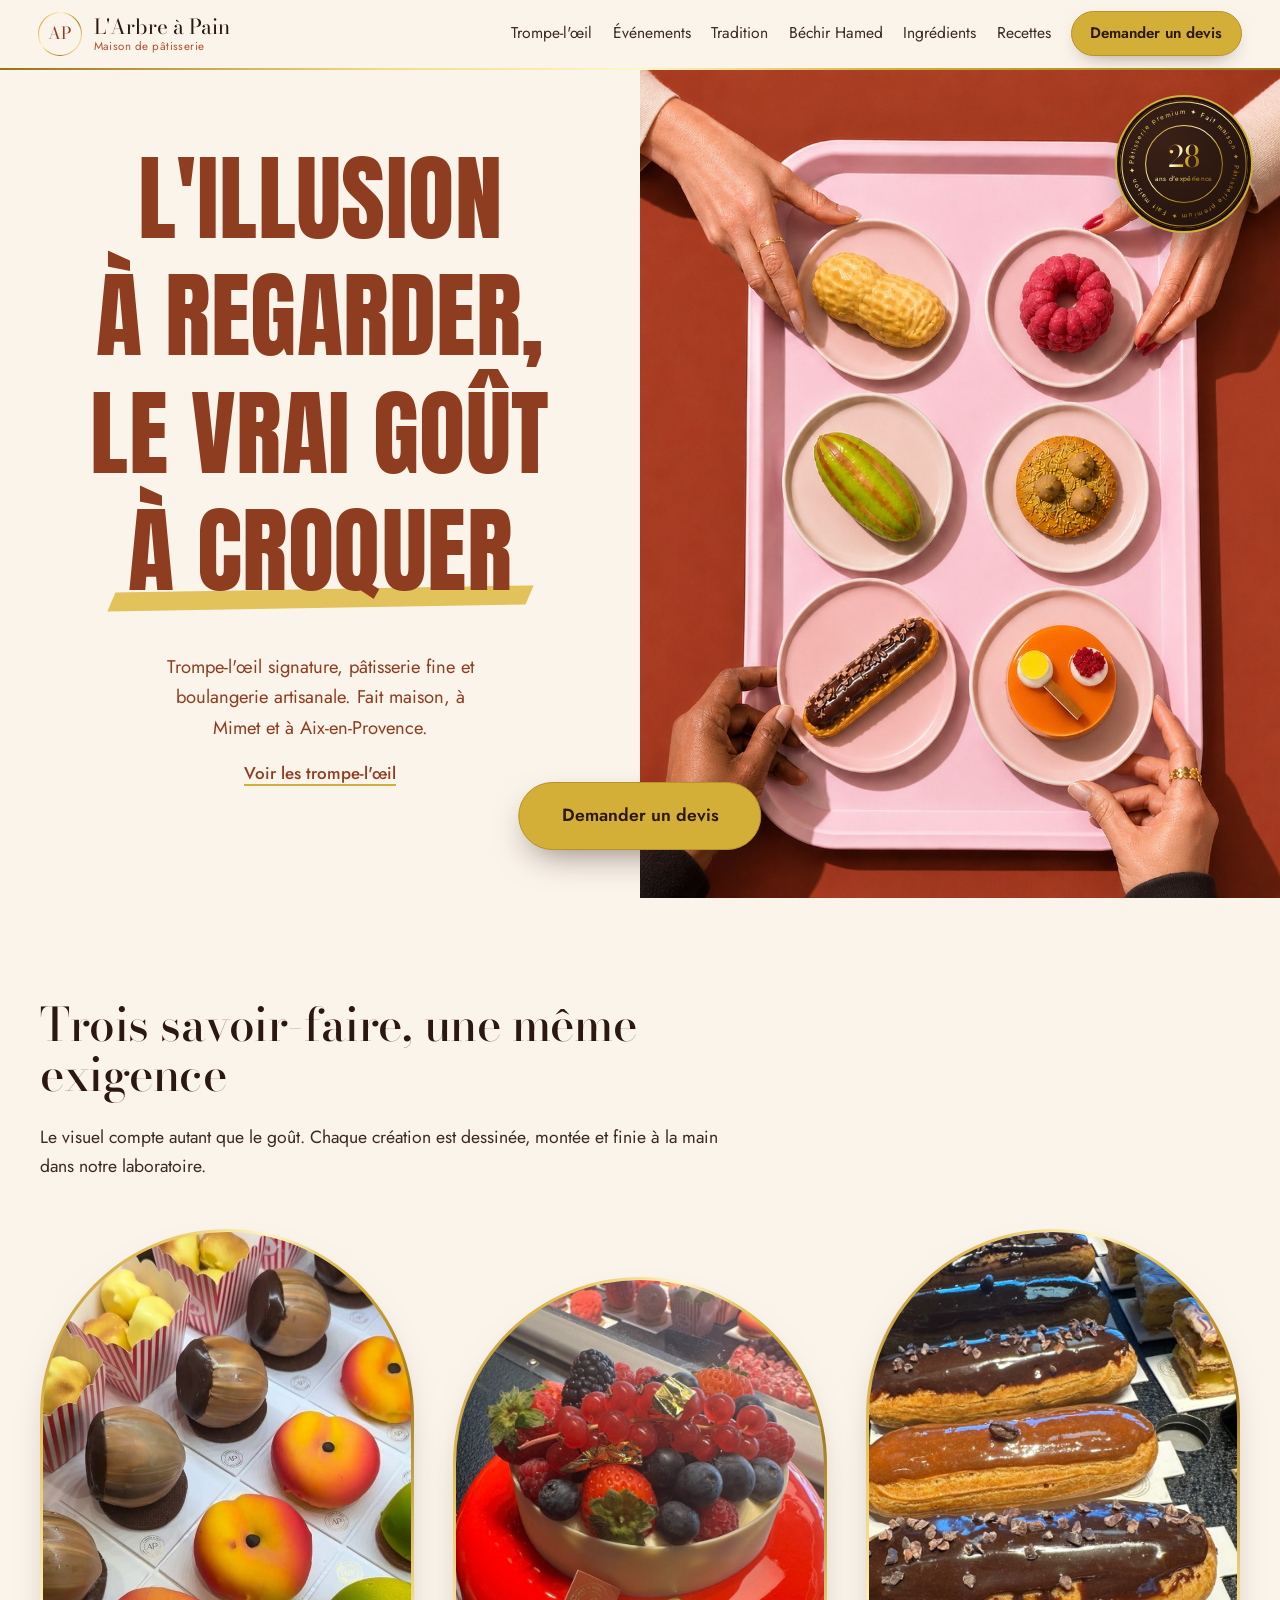
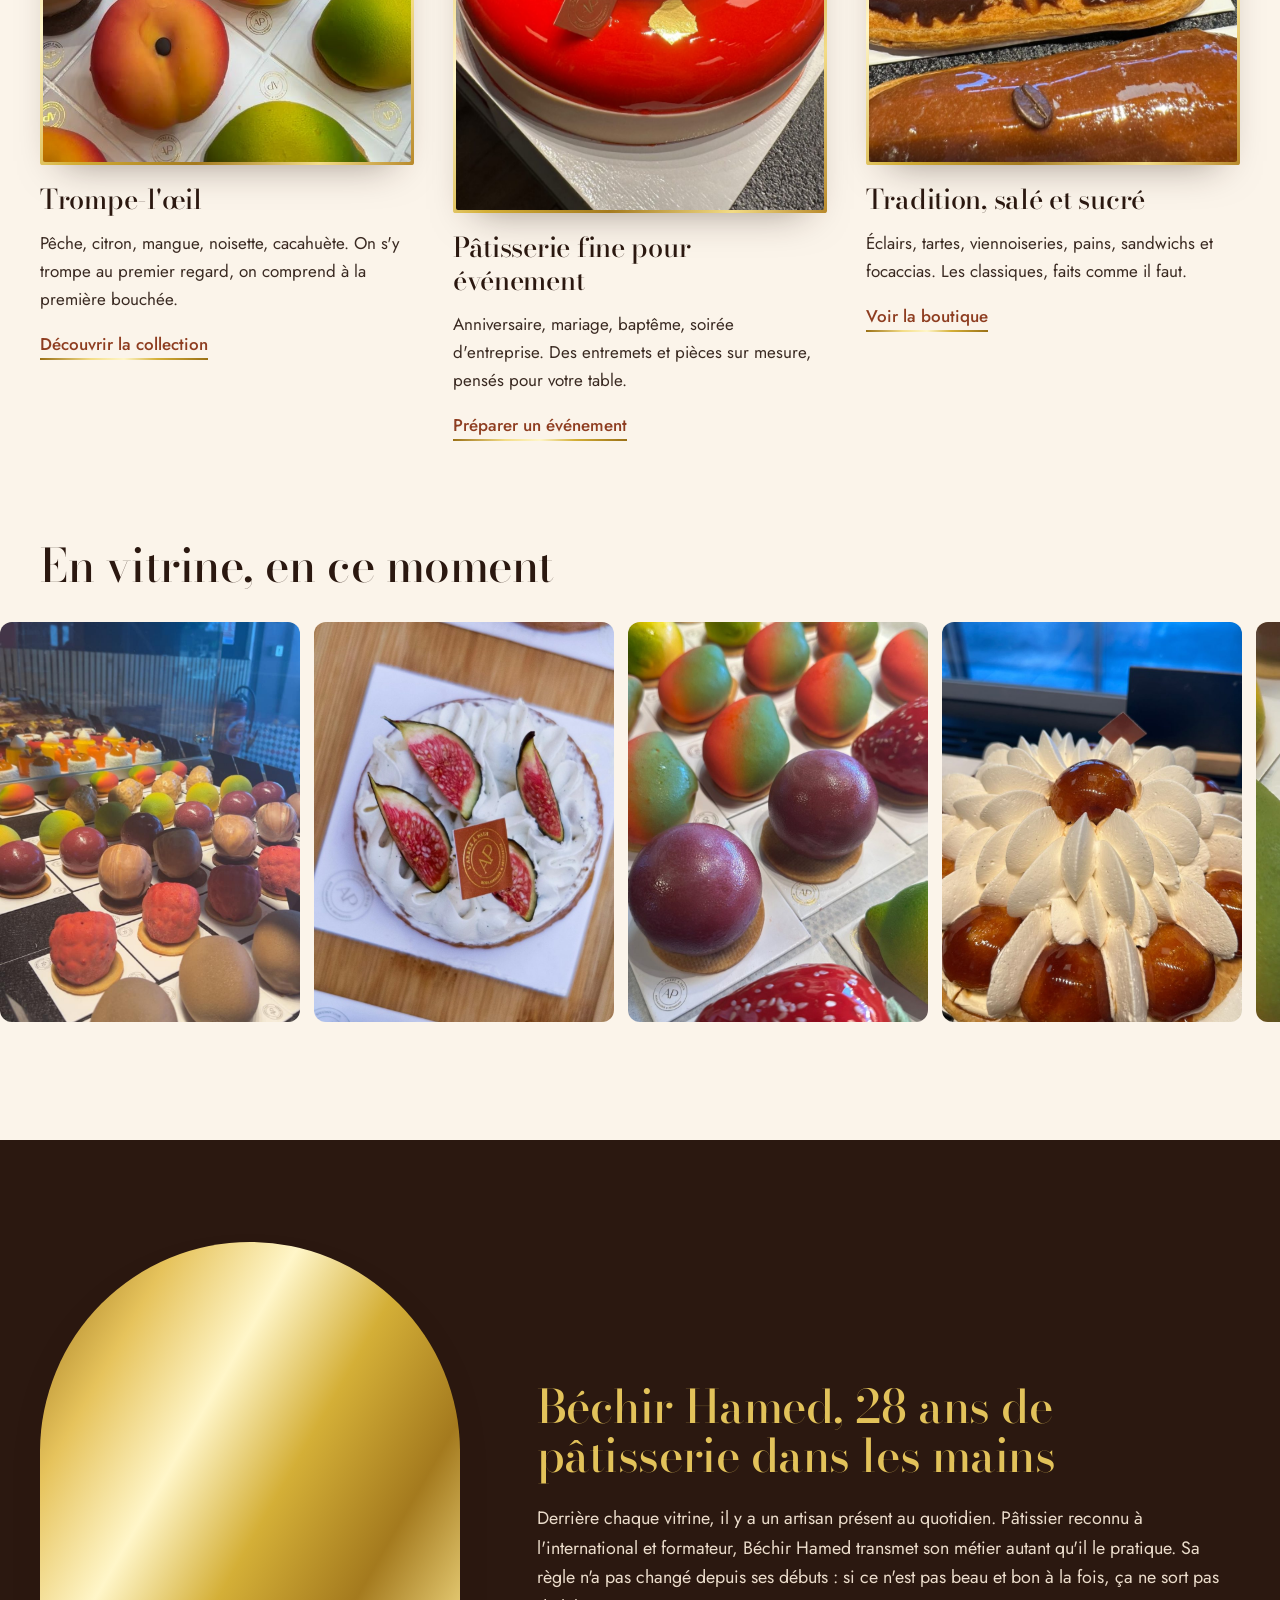
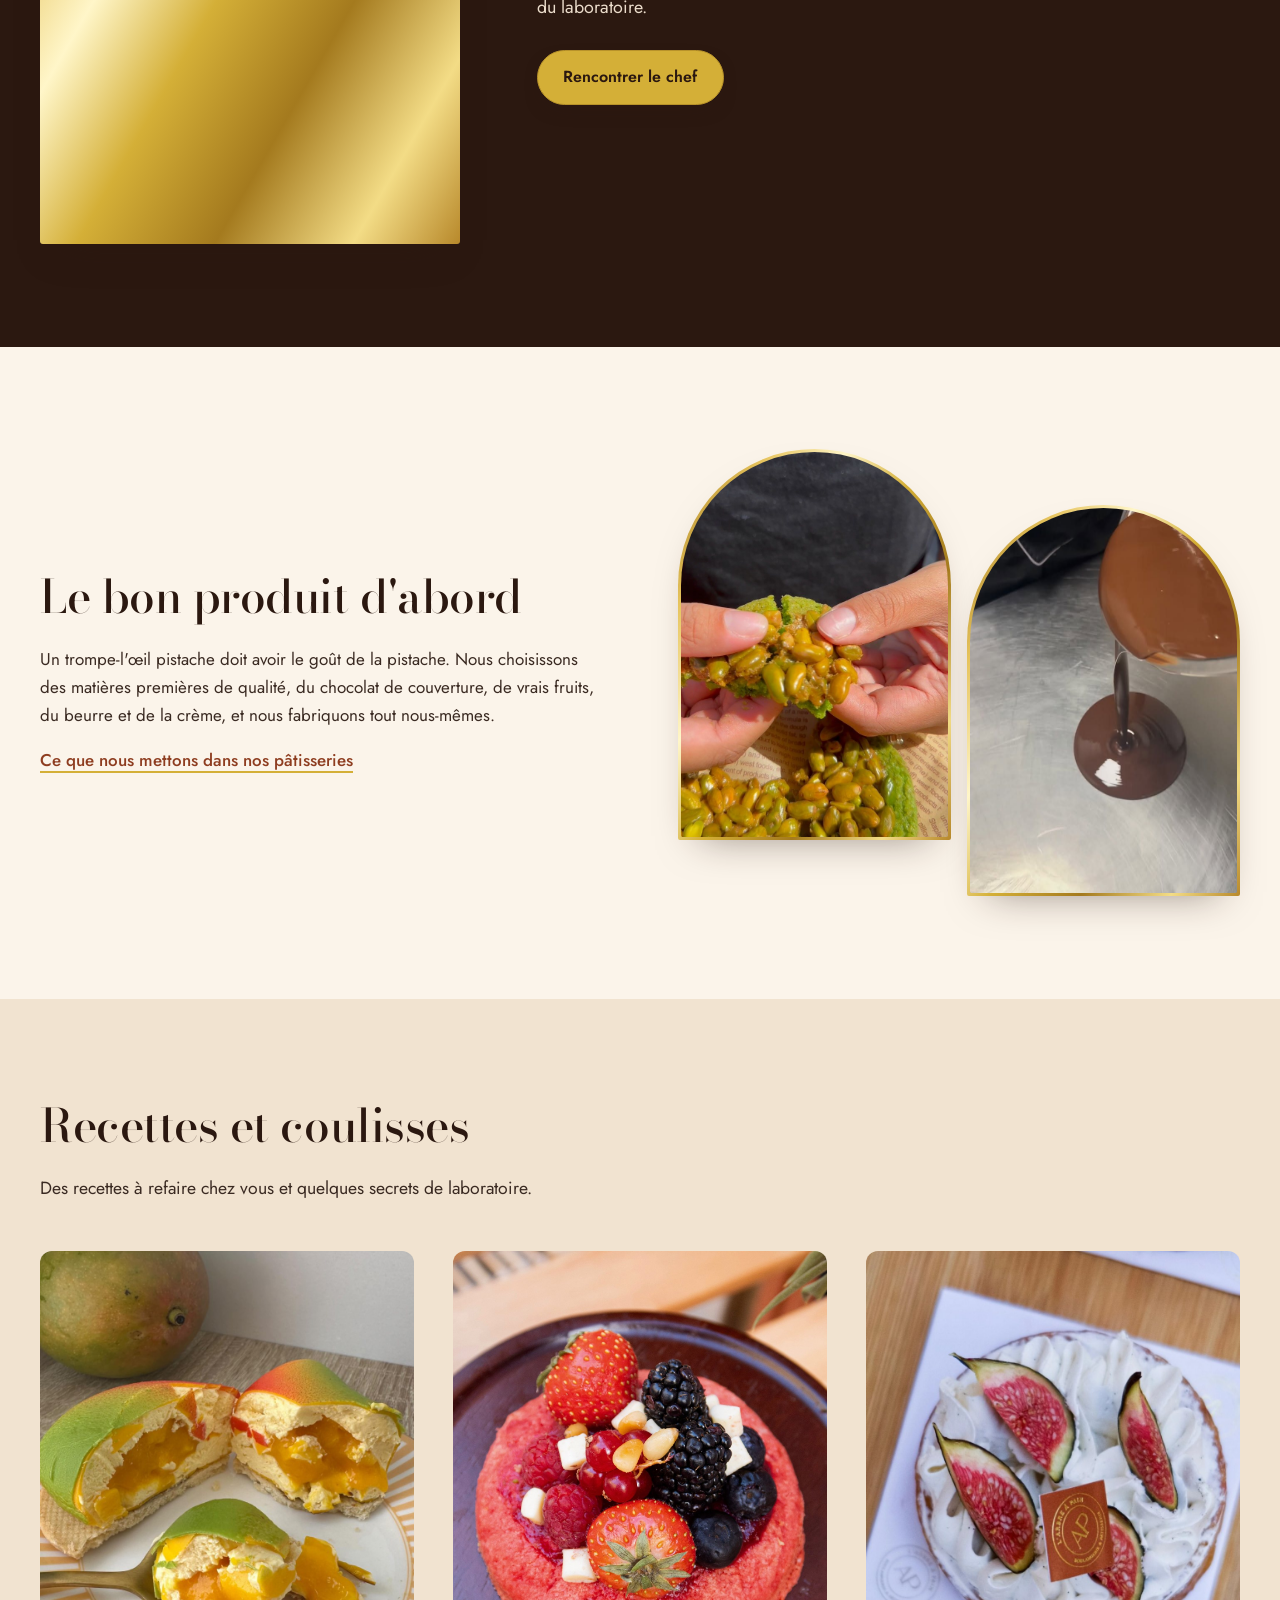
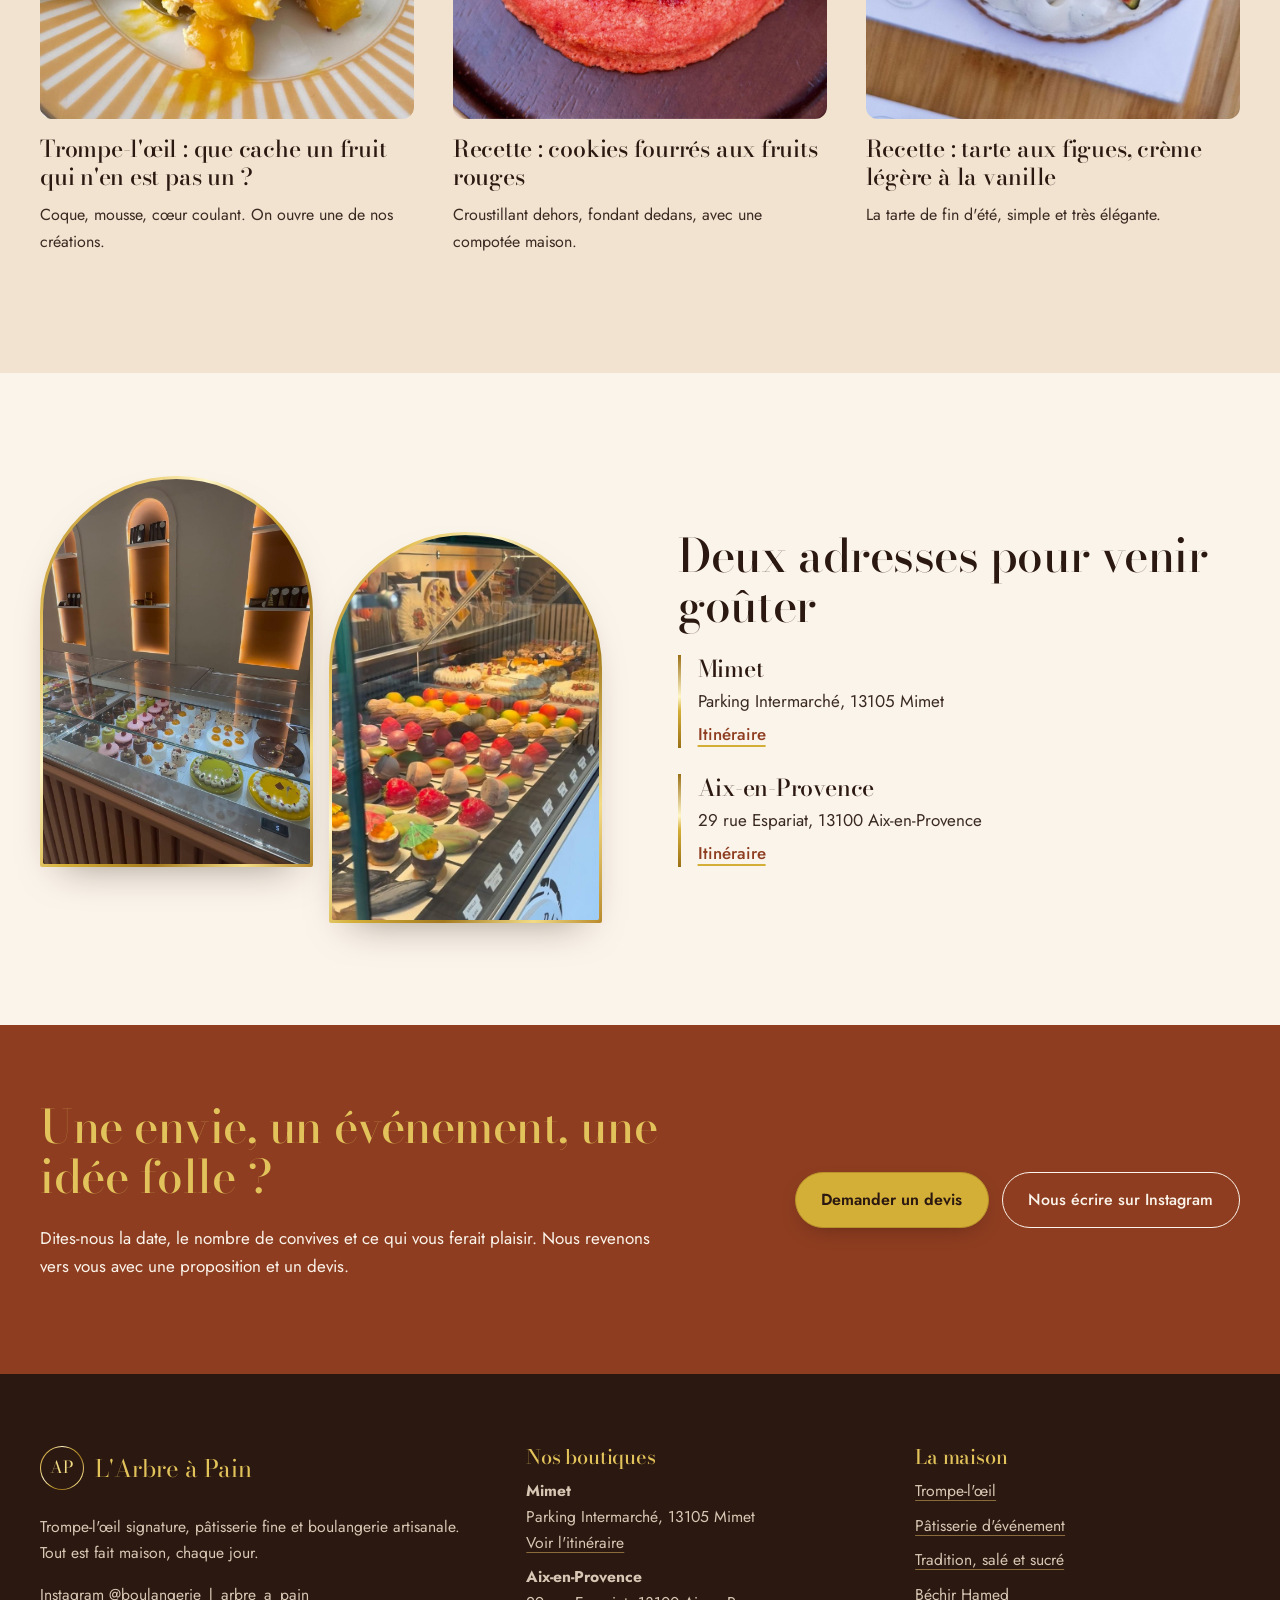
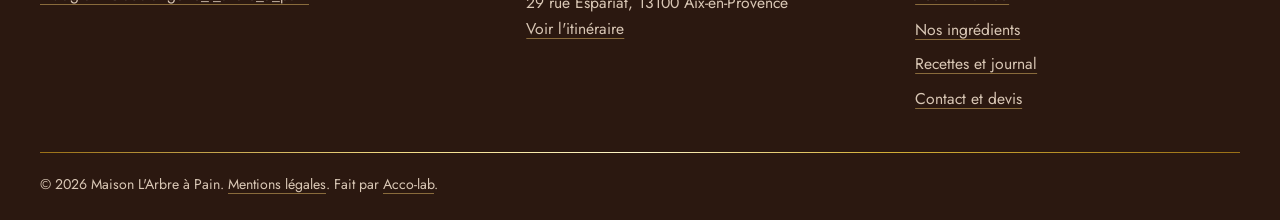
==== commit bba2c79a: "Accueil : nouveau haut de page en deux volets avec la photo du plateau Co-Authored-By: Claude Fable " ====
--- a/index.html
+++ b/index.html
@@ -35,20 +35,14 @@
 </header>
 <main id="contenu">
 <section class="hero">
-  <div class="wrap hero-in">
-    <div class="hero-txt">
-      <h1>Vous croyez voir un fruit. C'est un dessert.</h1>
-      <p class="lead">Maison L'Arbre à Pain crée des trompe-l'œil à croquer, des pâtisseries fines pour vos événements et tout ce qu'on attend d'une vraie boulangerie. Fait maison, à Mimet et à Aix-en-Provence.</p>
-      <div class="hero-actions">
-        <a class="btn btn-gold" href="contact.html">Demander un devis</a>
-        <a class="btn btn-line" href="trompe-l-oeil.html">Voir les trompe-l'œil</a>
-      </div>
-    </div>
-    <div class="hero-arches">
-      <figure class="arch a1"><img src="images/trompe-fraise.jpg" alt="Trompe-l&#x27;œil fraise, plus vrai que nature"></figure>
-      <figure class="arch a2"><img src="images/trompe-planche.jpg" alt="Trompe-l&#x27;œil mangue, framboise et cacahuète présentés sur une planche"></figure>
-      <figure class="arch a3"><img src="images/trompe-orange-mangue.jpg" alt="Trompe-l&#x27;œil orange et mangue en vitrine"></figure>
-      <svg class="seal" viewBox="0 0 200 200" role="img" aria-label="28 ans d'expérience, pâtisserie premium">
+  <div class="hero-txt">
+    <h1>L'illusion<br>à regarder,<br>le vrai goût<br><span class="hl">à croquer</span></h1>
+    <p class="lead">Trompe-l'œil signature, pâtisserie fine et boulangerie artisanale. Fait maison, à Mimet et à Aix-en-Provence.</p>
+    <a class="link" href="trompe-l-oeil.html">Voir les trompe-l'œil</a>
+  </div>
+  <div class="hero-img">
+    <img src="images/hero-plateau.jpg" alt="Plateau de trompe-l&#x27;œil et de pâtisseries L&#x27;Arbre à Pain : cacahuète, framboise, cabosse, pistache, éclair et entremets">
+    <svg class="seal" viewBox="0 0 200 200" role="img" aria-label="28 ans d'expérience, pâtisserie premium">
 <defs><path id="c" d="M100,100 m-78,0 a78,78 0 1,1 156,0 a78,78 0 1,1 -156,0"/><linearGradient id="or" x1="0" y1="0" x2="1" y2="1"><stop offset="0" stop-color="#A47A1E"/><stop offset=".25" stop-color="#F0D272"/><stop offset=".42" stop-color="#FFF6C9"/><stop offset=".58" stop-color="#D4AF37"/><stop offset=".78" stop-color="#9A7016"/><stop offset="1" stop-color="#F3DC86"/></linearGradient></defs>
 <circle cx="100" cy="100" r="97" fill="none" stroke="url(#or)" stroke-width="1.6"/>
 <circle cx="100" cy="100" r="60" fill="none" stroke="url(#or)" stroke-width="1.6"/>
@@ -56,8 +50,8 @@
 <text x="100" y="104" text-anchor="middle" class="seal-num">28</text>
 <text x="100" y="126" text-anchor="middle" class="seal-sub">ans d'expérience</text>
 </svg>
-    </div>
   </div>
+  <a class="btn btn-gold hero-cta" href="contact.html">Demander un devis</a>
 </section>
 
 <section class="sec">
--- a/assets/style.css
+++ b/assets/style.css
@@ -228,17 +228,11 @@
   --or:linear-gradient(120deg,#9A7016 0%,#E6C35C 18%,#FFF6C9 34%,#D4AF37 50%,#A47A1E 68%,#F3DC86 86%,#B8892B 100%);
   --or-line:linear-gradient(90deg,#9A7016,#F3DC86 30%,#FFF6C9 50%,#D4AF37 70%,#9A7016);
 }
-/* Boutons : lingot d'or avec reflet qui passe */
-.btn-gold{position:relative;overflow:hidden;isolation:isolate;background:var(--or);background-size:180% 100%;background-position:20% 0;color:#2B1810;font-weight:600;border-color:#8A6412;box-shadow:inset 0 1px 0 rgba(255,255,255,.65),inset 0 -2px 3px rgba(122,84,10,.45),0 8px 22px -10px rgba(43,24,16,.6);text-shadow:0 1px 0 rgba(255,246,201,.6);transition:background-position .6s ease,box-shadow .3s}
-.btn-gold:hover{background:var(--or);background-size:180% 100%;background-position:80% 0}
-.btn-gold::after{content:"";position:absolute;inset:-20% auto -20% -60%;width:38%;z-index:-1;background:linear-gradient(100deg,transparent,rgba(255,255,255,.85),transparent);transform:skewX(-20deg);pointer-events:none}
-.btn-gold:hover::after{animation:reflet .9s ease}
-.hero .btn-gold::after,.cta .btn-gold::after{animation:reflet 5.5s ease-in-out 1.2s infinite}
-@keyframes reflet{0%{left:-60%}22%,100%{left:130%}}
-/* Titres dorés sur fonds sombres : texte en or avec reflet lent */
-.chef h2,.cta h2,.foot h2,.foot-brand{background:var(--or);background-size:220% 100%;-webkit-background-clip:text;background-clip:text;color:transparent;-webkit-text-fill-color:transparent;animation:eclat 9s ease-in-out infinite alternate}
-.foot-brand .mono{-webkit-text-fill-color:#F3DC86}
-@keyframes eclat{from{background-position:0 0}to{background-position:100% 0}}
+/* Boutons : or uni, sans reflet */
+.btn-gold{background:#D4AF37;color:#2B1810;font-weight:600;border-color:#B8922A;box-shadow:0 8px 22px -12px rgba(43,24,16,.6)}
+.btn-gold:hover{background:#E2C25A}
+/* Titres dorés sur fonds sombres : or uni */
+.chef h2,.cta h2,.foot h2,.foot-brand{color:#E2C25A}
 /* Arches : cadre en or */
 .arch{padding:3px;background:var(--or);box-shadow:0 18px 40px -22px rgba(43,24,16,.5)}
 .arch img{border-radius:999px 999px 11px 11px}
@@ -260,4 +254,27 @@
 /* Sceau */
 .seal{background:radial-gradient(circle at 35% 30%,#3A2117,#1E100A);box-shadow:0 0 0 3px #1E100A,0 0 0 5px #D4AF37,0 16px 34px -10px rgba(0,0,0,.6)}
 .seal-ring,.seal-num,.seal-sub{fill:url(#or)}
-.lb-close{background:var(--or);font-weight:600}
+.lb-close{background:#D4AF37;font-weight:600}
+
+/* ---------- Accueil : haut de page en deux volets ---------- */
+.hero{background:var(--cream);color:var(--ink);display:grid;grid-template-columns:1fr 1fr;min-height:calc(100vh - 70px);position:relative;overflow:visible}
+.hero::after,.hero::before{content:none}
+.hero-txt{display:flex;flex-direction:column;align-items:center;justify-content:center;text-align:center;padding:clamp(2.5rem,5vw,5rem) clamp(20px,3vw,48px) clamp(5rem,8vw,7rem);animation:none}
+.hero h1{font-family:"Anton","Impact","Arial Narrow",sans-serif;font-weight:400;text-transform:uppercase;color:var(--terra-deep);font-size:clamp(3rem,7.4vw,7.6rem);line-height:1.24;letter-spacing:.005em;margin:0 0 .45em}
+.hero .hl{position:relative;display:inline-block;z-index:0}
+.hero .hl::after{content:"";position:absolute;left:-4%;right:-4%;bottom:.02em;height:.2em;background:#E2C25A;z-index:-1;transform:skewX(-24deg) rotate(-1deg)}
+.hero .lead{color:var(--terra-deep);font-size:1.15rem;max-width:30ch;margin:0 auto 1rem}
+.hero-img{position:relative;min-height:420px}
+.hero-img img{position:absolute;inset:0;width:100%;height:100%;object-fit:cover}
+.hero-img .seal{left:auto;right:clamp(14px,2.5vw,36px);top:clamp(14px,2.5vw,36px);bottom:auto;width:clamp(96px,10vw,140px);height:clamp(96px,10vw,140px)}
+.hero-cta{position:absolute;left:50%;bottom:clamp(1.5rem,4vw,3rem);transform:translateX(-50%);padding:1.05em 2.4em;font-size:1.1rem;white-space:nowrap;z-index:3;box-shadow:0 14px 34px -12px rgba(43,24,16,.55)}
+.hero+.sec{padding-top:clamp(3.5rem,8vw,7rem)}
+@media (max-width:860px){
+  .hero{grid-template-columns:1fr;min-height:0}
+  .hero-txt{padding:2.5rem 20px 2rem}
+  .hero h1{font-size:clamp(2.9rem,15vw,5rem)}
+  .hero-img{aspect-ratio:1;min-height:0}
+  .hero-cta{position:static;transform:none;justify-self:center;margin:-1.7rem auto 0}
+}
+@font-face{font-family:"Anton";src:url("anton.woff2") format("woff2");font-weight:400;font-style:normal;font-display:swap}
+.hero h1{white-space:nowrap}
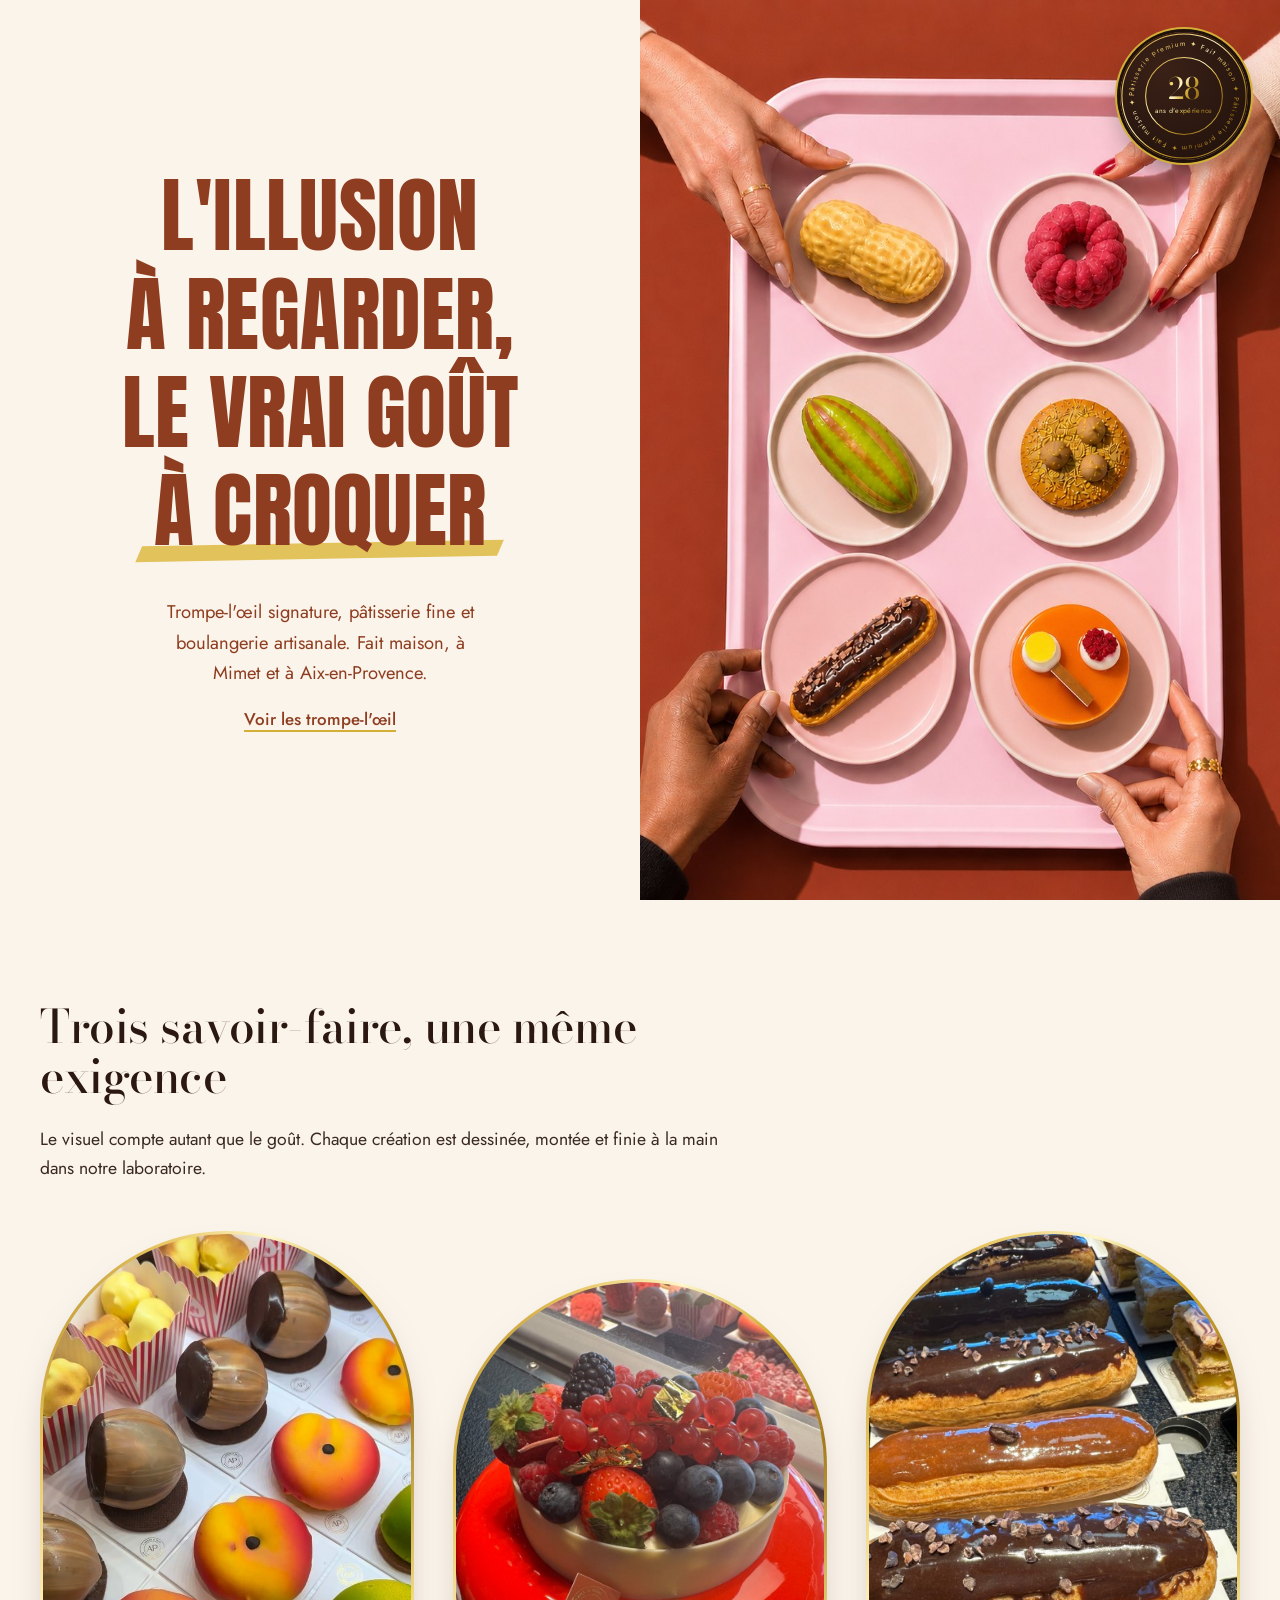
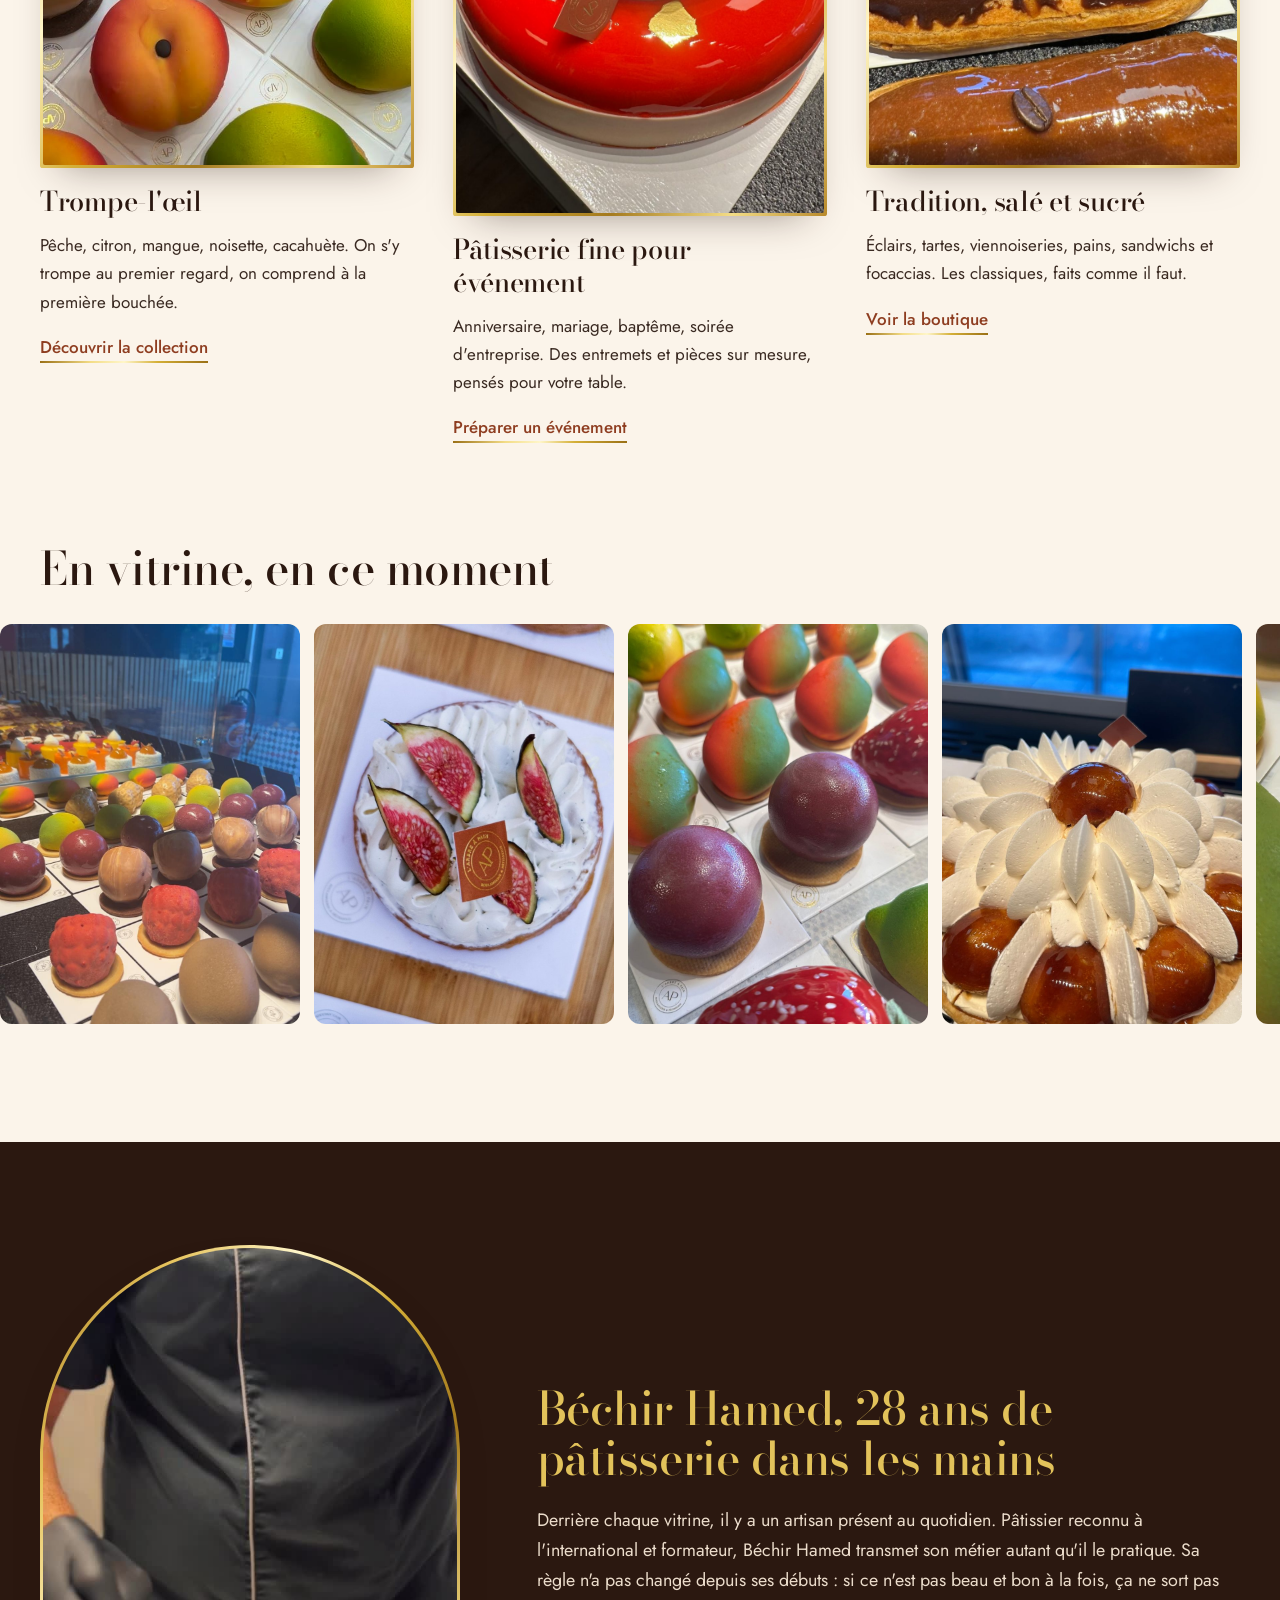
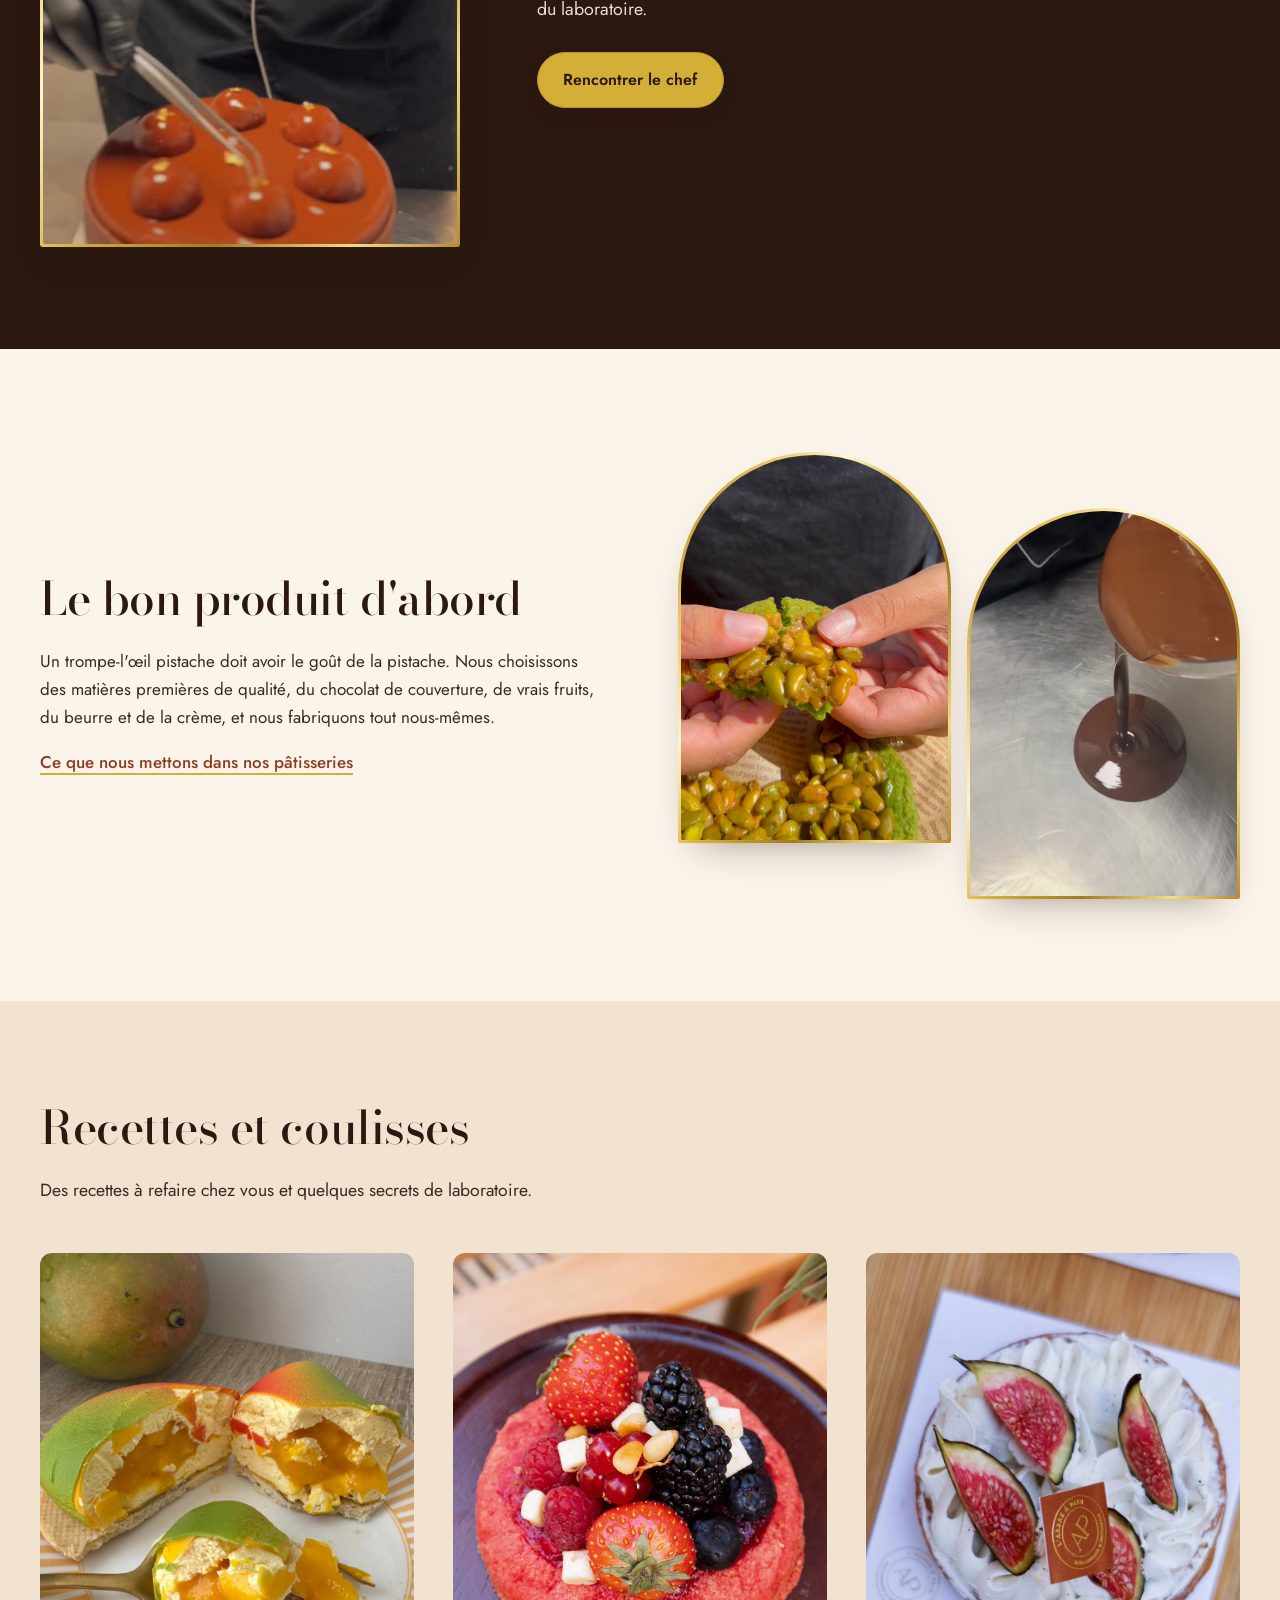
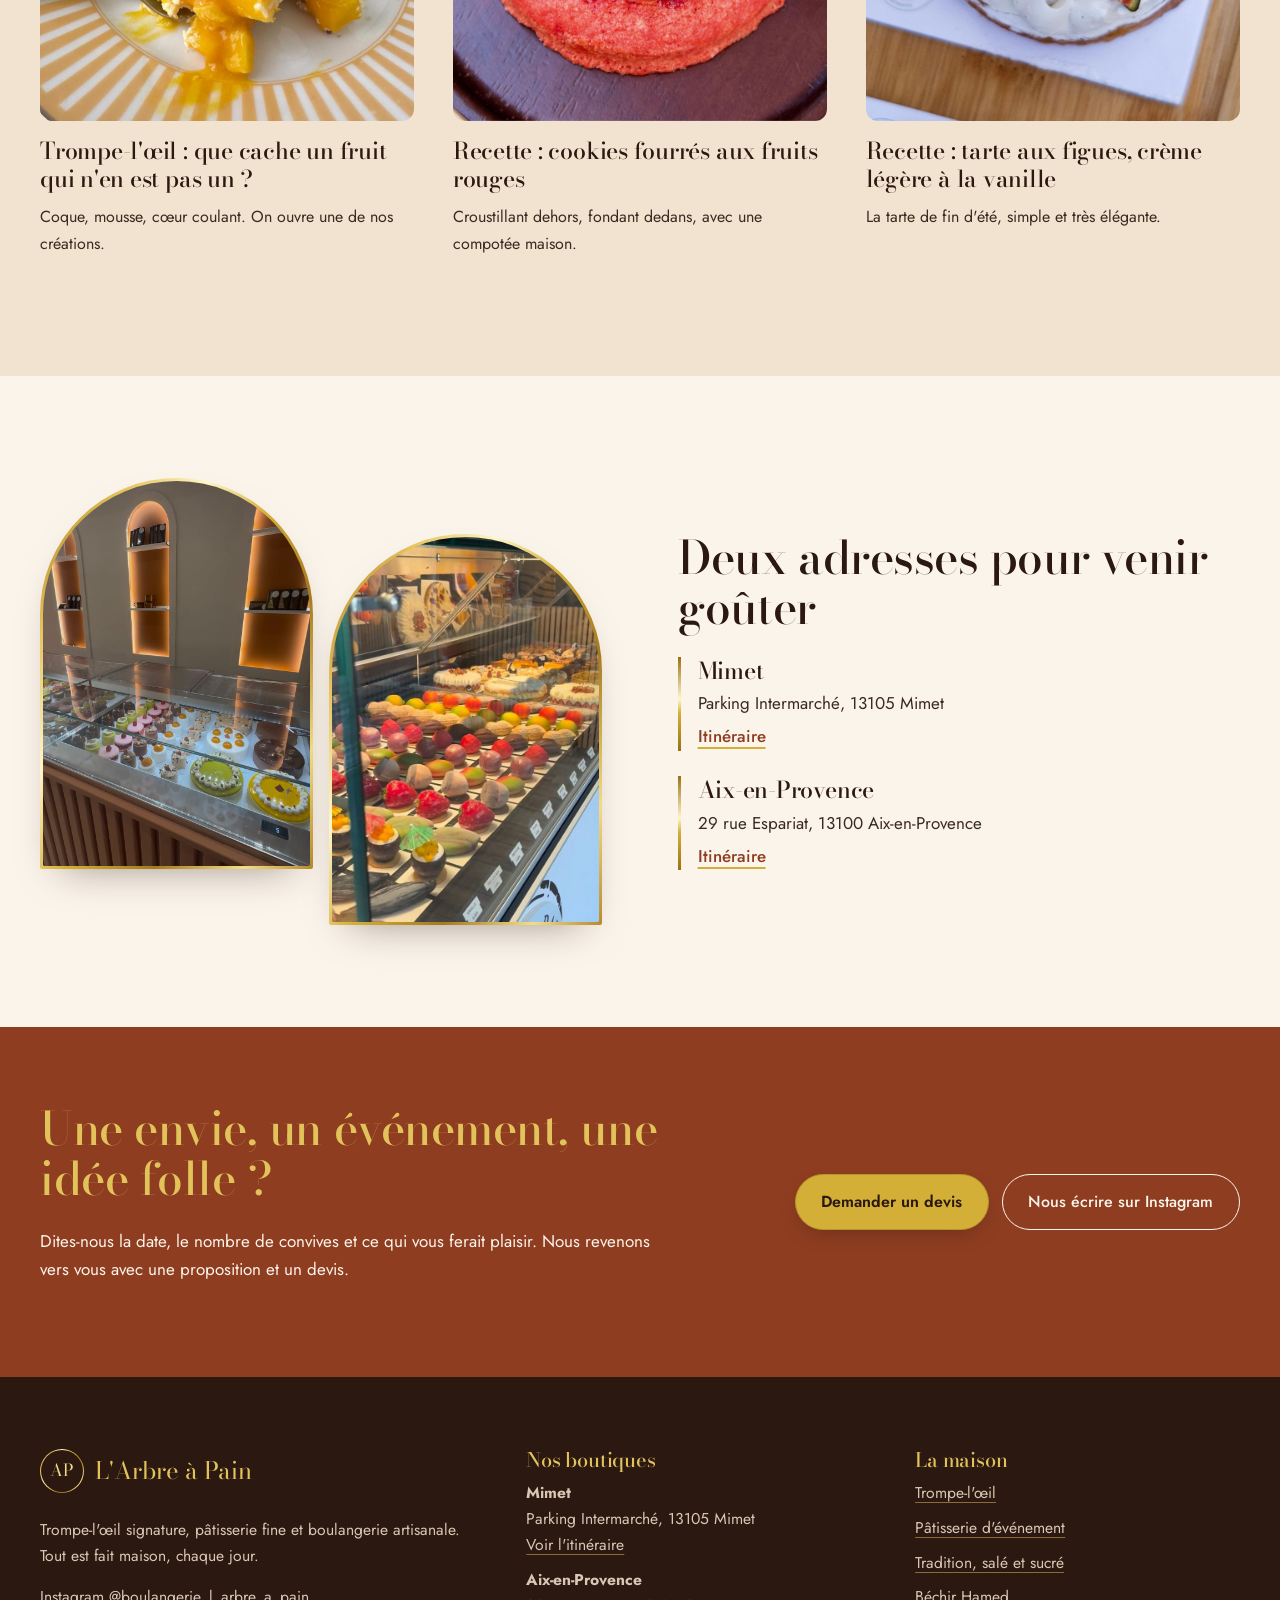
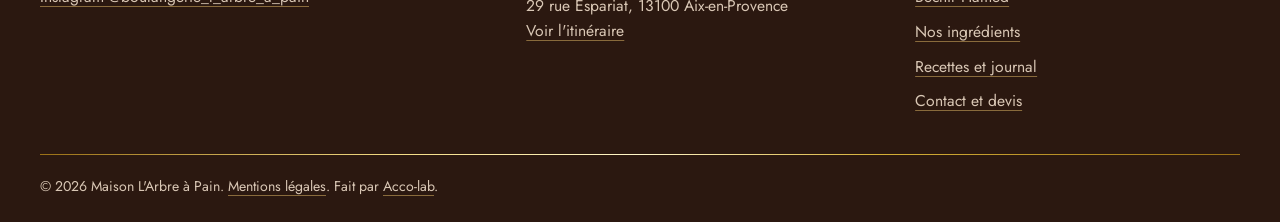
==== commit 92a15fa9: "Accueil : retire le bouton du haut de page, menu affiché au défilement Co-Authored-By: Claude Fable " ====
--- a/index.html
+++ b/index.html
@@ -51,7 +51,6 @@
 <text x="100" y="126" text-anchor="middle" class="seal-sub">ans d'expérience</text>
 </svg>
   </div>
-  <a class="btn btn-gold hero-cta" href="contact.html">Demander un devis</a>
 </section>
 
 <section class="sec">
--- a/assets/style.css
+++ b/assets/style.css
@@ -260,7 +260,7 @@
 .hero{background:var(--cream);color:var(--ink);display:grid;grid-template-columns:1fr 1fr;min-height:calc(100vh - 70px);position:relative;overflow:visible}
 .hero::after,.hero::before{content:none}
 .hero-txt{display:flex;flex-direction:column;align-items:center;justify-content:center;text-align:center;padding:clamp(2.5rem,5vw,5rem) clamp(20px,3vw,48px) clamp(5rem,8vw,7rem);animation:none}
-.hero h1{font-family:"Anton","Impact","Arial Narrow",sans-serif;font-weight:400;text-transform:uppercase;color:var(--terra-deep);font-size:clamp(3rem,7.4vw,7.6rem);line-height:1.24;letter-spacing:.005em;margin:0 0 .45em}
+.hero h1{font-family:"Anton","Impact","Arial Narrow",sans-serif;font-weight:400;text-transform:uppercase;color:var(--terra-deep);font-size:clamp(3rem,min(6.4vw,11.5vh),7rem);line-height:1.2;letter-spacing:.005em;margin:0 0 .45em}
 .hero .hl{position:relative;display:inline-block;z-index:0}
 .hero .hl::after{content:"";position:absolute;left:-4%;right:-4%;bottom:.02em;height:.2em;background:#E2C25A;z-index:-1;transform:skewX(-24deg) rotate(-1deg)}
 .hero .lead{color:var(--terra-deep);font-size:1.15rem;max-width:30ch;margin:0 auto 1rem}
@@ -278,3 +278,10 @@
 }
 @font-face{font-family:"Anton";src:url("anton.woff2") format("woff2");font-weight:400;font-style:normal;font-display:swap}
 .hero h1{white-space:nowrap}
+
+/* Accueil : le menu n'apparaît qu'au défilement */
+.home .top{position:fixed;left:0;right:0;top:0;transform:translateY(-110%);transition:transform .35s ease}
+.home.scrolled .top,.home .top:focus-within{transform:none}
+.home .hero{min-height:100vh}
+.hero-txt{padding-bottom:clamp(2.5rem,5vw,5rem)}
+@media (max-width:860px){.home .hero{min-height:0}}
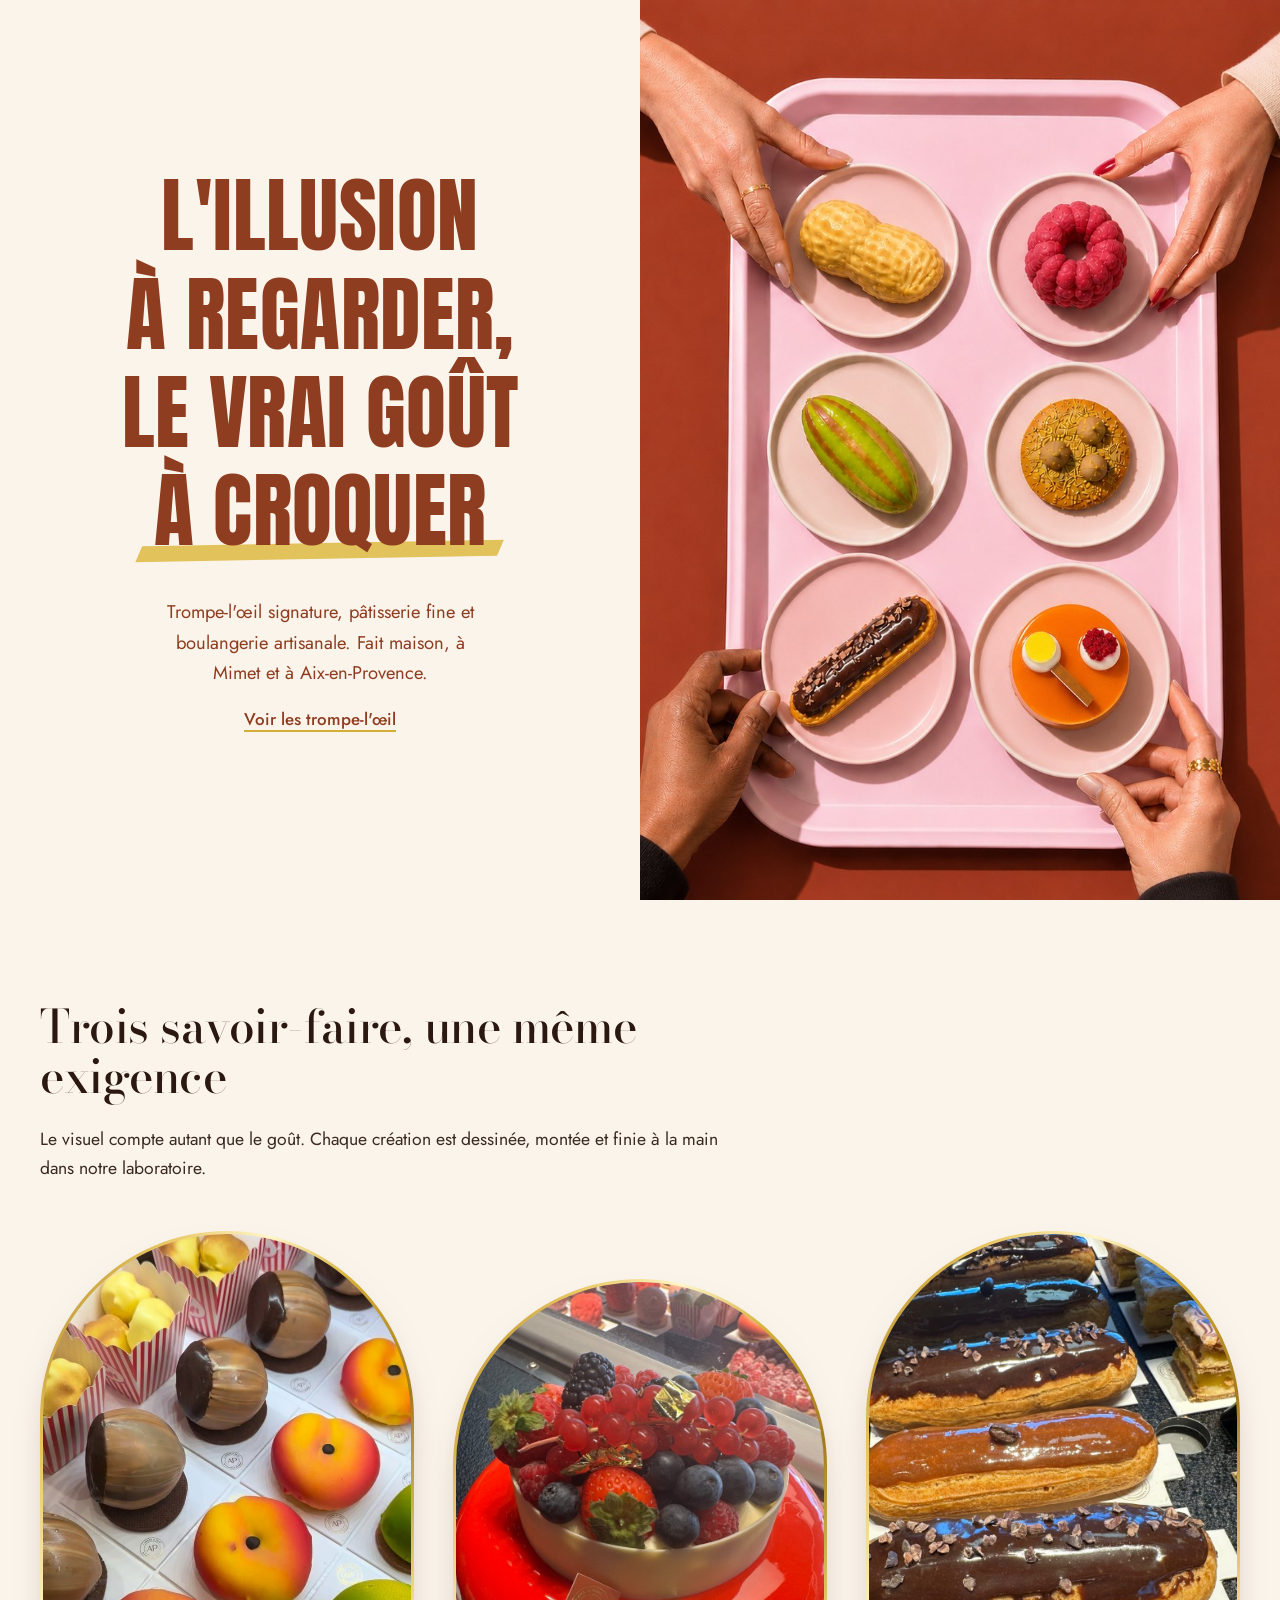
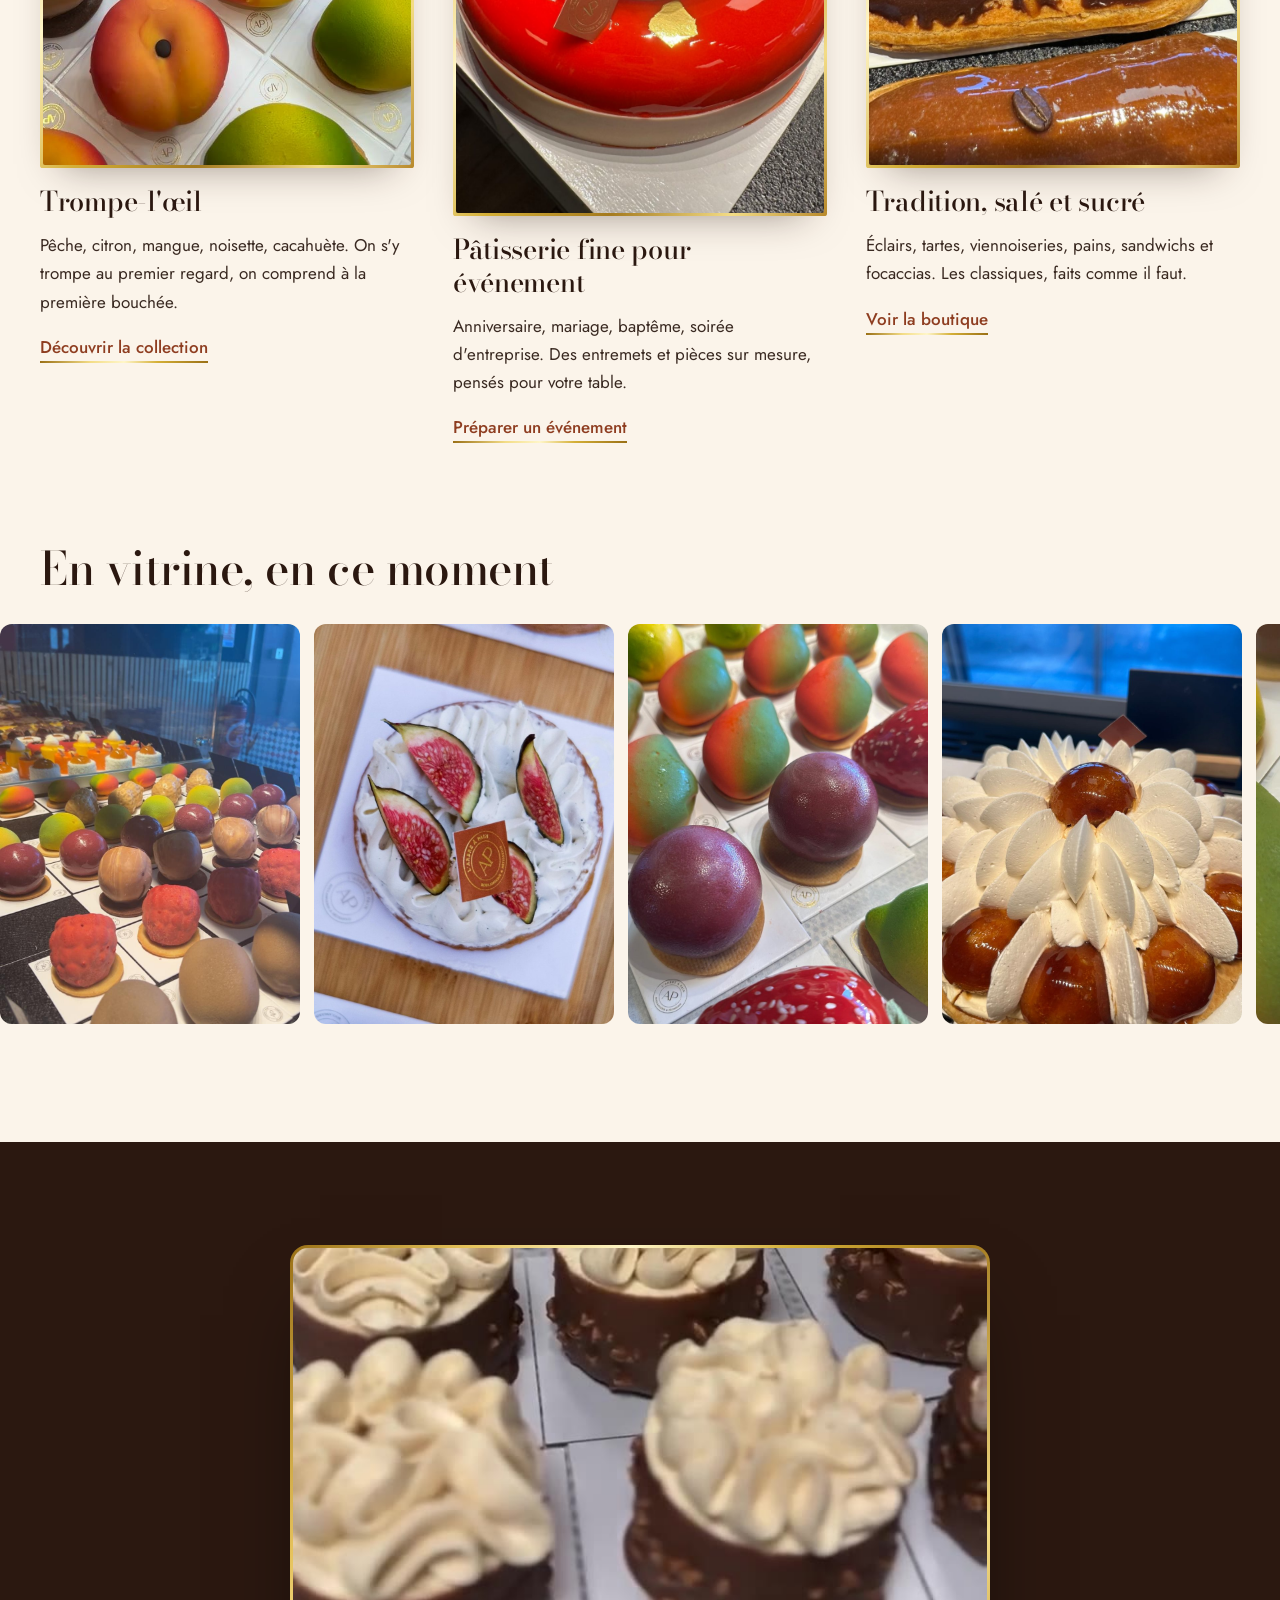
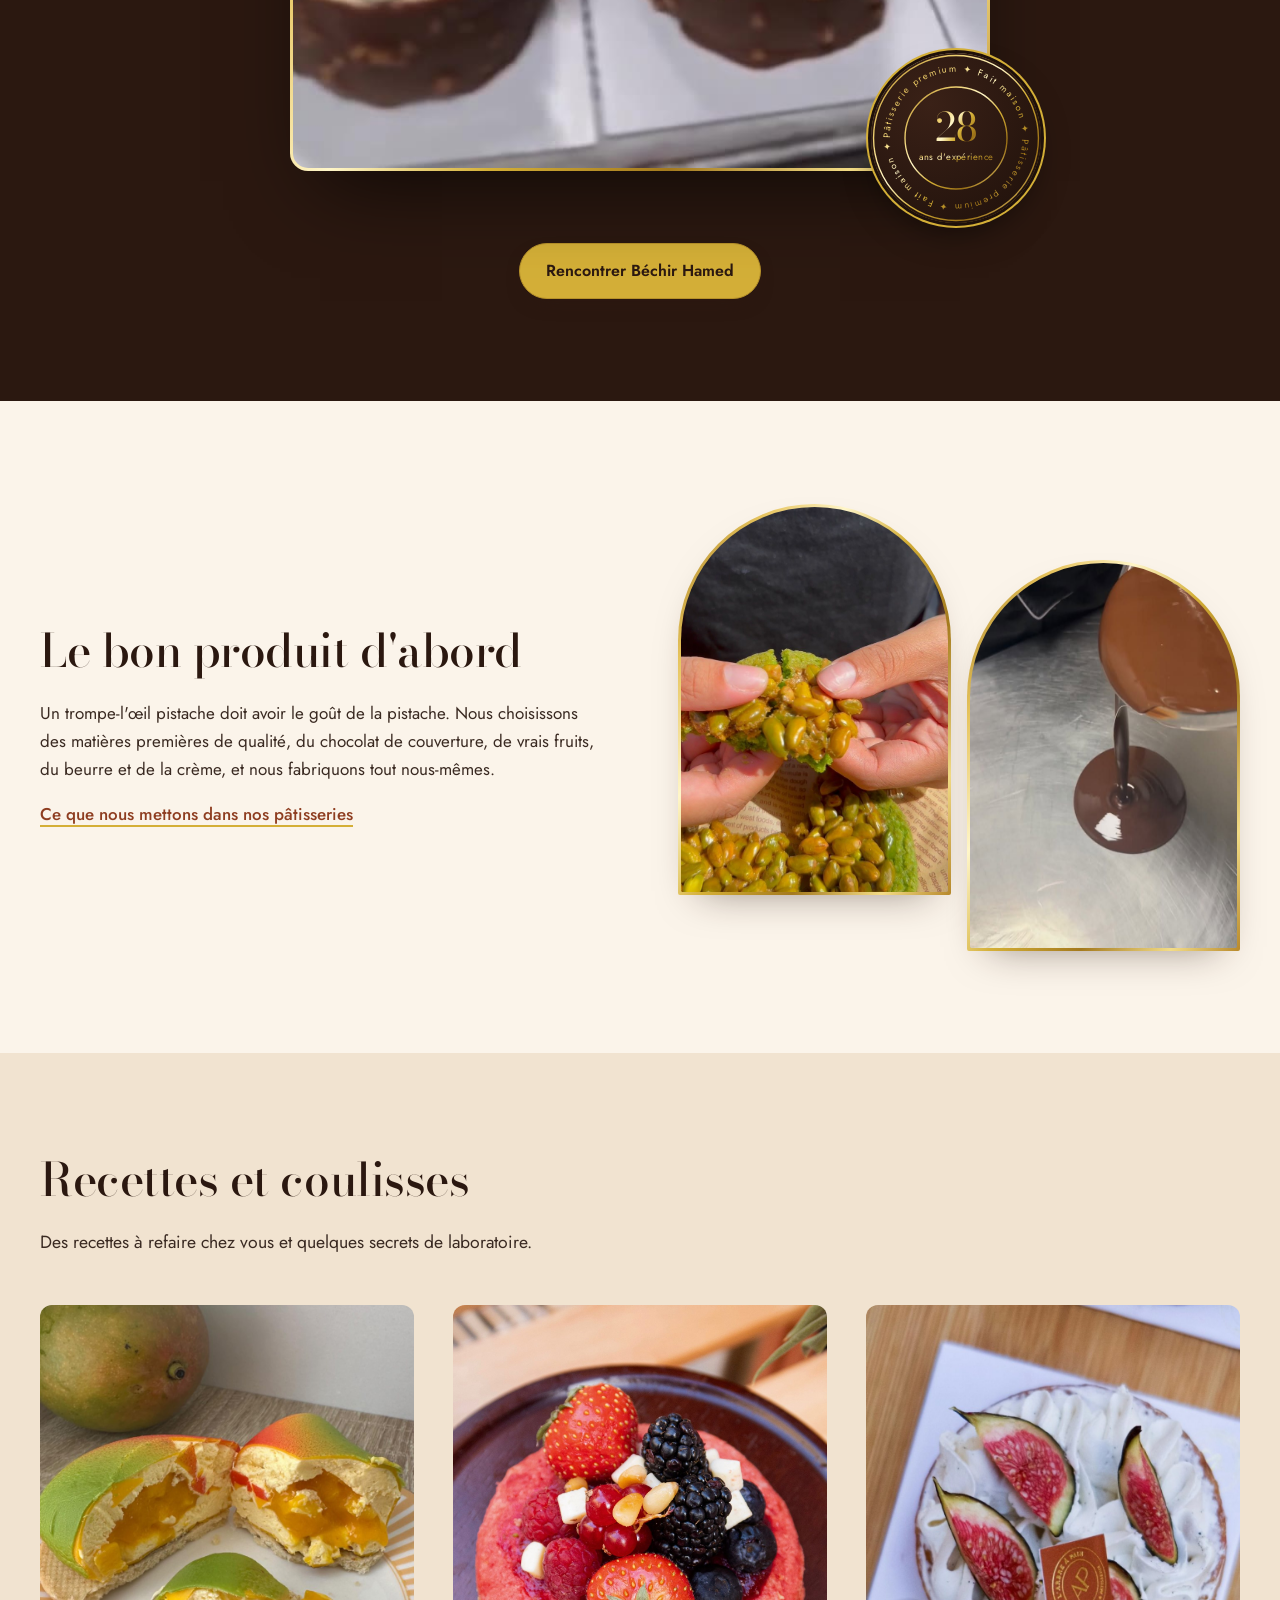
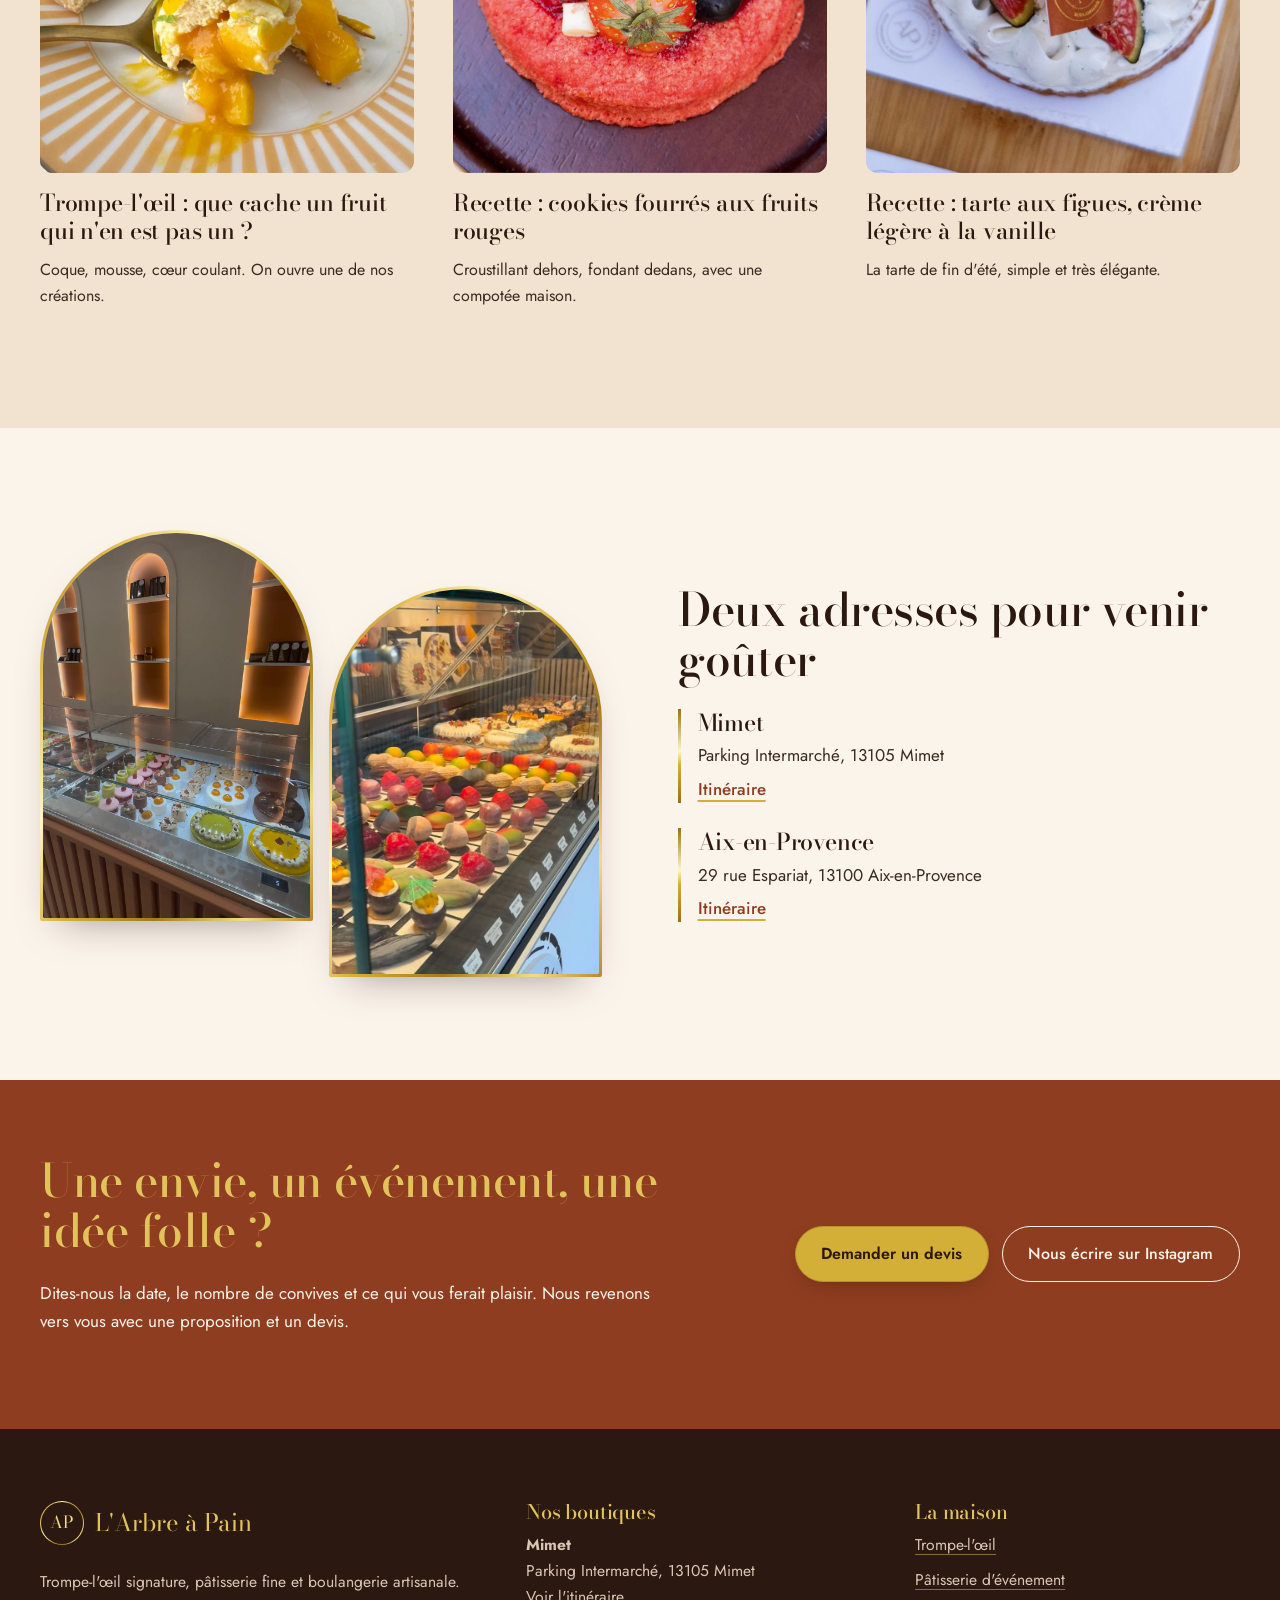
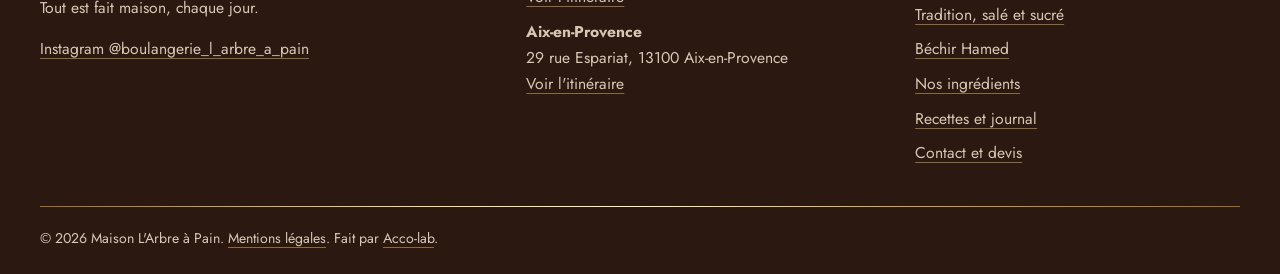
==== commit 2d45e4a0: "Accueil : vidéo du chef et sceau 28 ans dans la section Béchir Hamed Co-Authored-By: Claude Fable 5." ====
--- a/index.html
+++ b/index.html
@@ -42,14 +42,6 @@
   </div>
   <div class="hero-img">
     <img src="images/hero-plateau.jpg" alt="Plateau de trompe-l&#x27;œil et de pâtisseries L&#x27;Arbre à Pain : cacahuète, framboise, cabosse, pistache, éclair et entremets">
-    <svg class="seal" viewBox="0 0 200 200" role="img" aria-label="28 ans d'expérience, pâtisserie premium">
-<defs><path id="c" d="M100,100 m-78,0 a78,78 0 1,1 156,0 a78,78 0 1,1 -156,0"/><linearGradient id="or" x1="0" y1="0" x2="1" y2="1"><stop offset="0" stop-color="#A47A1E"/><stop offset=".25" stop-color="#F0D272"/><stop offset=".42" stop-color="#FFF6C9"/><stop offset=".58" stop-color="#D4AF37"/><stop offset=".78" stop-color="#9A7016"/><stop offset="1" stop-color="#F3DC86"/></linearGradient></defs>
-<circle cx="100" cy="100" r="97" fill="none" stroke="url(#or)" stroke-width="1.6"/>
-<circle cx="100" cy="100" r="60" fill="none" stroke="url(#or)" stroke-width="1.6"/>
-<text class="seal-ring"><textPath href="#c" startOffset="0" textLength="484" lengthAdjust="spacing">Pâtisserie premium  ✦  Fait maison  ✦  Pâtisserie premium  ✦  Fait maison  ✦</textPath></text>
-<text x="100" y="104" text-anchor="middle" class="seal-num">28</text>
-<text x="100" y="126" text-anchor="middle" class="seal-sub">ans d'expérience</text>
-</svg>
   </div>
 </section>
 
@@ -89,14 +81,20 @@
   </div>
 </section>
 
-<section class="chef">
+<section class="chef" aria-label="Béchir Hamed, 28 ans d'expérience">
   <div class="wrap chef-in">
-    <figure class="arch arch-lg"><img src="images/chef-geste.jpg" alt="Béchir Hamed en plein glaçage dans le laboratoire" loading="lazy" decoding="async"></figure>
-    <div>
-      <h2>Béchir Hamed, 28 ans de pâtisserie dans les mains</h2>
-      <p>Derrière chaque vitrine, il y a un artisan présent au quotidien. Pâtissier reconnu à l'international et formateur, Béchir Hamed transmet son métier autant qu'il le pratique. Sa règle n'a pas changé depuis ses débuts : si ce n'est pas beau et bon à la fois, ça ne sort pas du laboratoire.</p>
-      <a class="btn btn-gold" href="bechir-hamed.html">Rencontrer le chef</a>
+    <div class="chef-video">
+      <video src="assets/chef.mp4" poster="images/chef-video.jpg" autoplay muted loop playsinline preload="metadata" aria-label="Béchir Hamed au travail dans le laboratoire"></video>
+      <svg class="seal" viewBox="0 0 200 200" role="img" aria-label="28 ans d'expérience, pâtisserie premium">
+<defs><path id="c" d="M100,100 m-78,0 a78,78 0 1,1 156,0 a78,78 0 1,1 -156,0"/><linearGradient id="or" x1="0" y1="0" x2="1" y2="1"><stop offset="0" stop-color="#A47A1E"/><stop offset=".25" stop-color="#F0D272"/><stop offset=".42" stop-color="#FFF6C9"/><stop offset=".58" stop-color="#D4AF37"/><stop offset=".78" stop-color="#9A7016"/><stop offset="1" stop-color="#F3DC86"/></linearGradient></defs>
+<circle cx="100" cy="100" r="97" fill="none" stroke="url(#or)" stroke-width="1.6"/>
+<circle cx="100" cy="100" r="60" fill="none" stroke="url(#or)" stroke-width="1.6"/>
+<text class="seal-ring"><textPath href="#c" startOffset="0" textLength="484" lengthAdjust="spacing">Pâtisserie premium  ✦  Fait maison  ✦  Pâtisserie premium  ✦  Fait maison  ✦</textPath></text>
+<text x="100" y="104" text-anchor="middle" class="seal-num">28</text>
+<text x="100" y="126" text-anchor="middle" class="seal-sub">ans d'expérience</text>
+</svg>
     </div>
+    <a class="btn btn-gold" href="bechir-hamed.html">Rencontrer Béchir Hamed</a>
   </div>
 </section>
 
--- a/assets/style.css
+++ b/assets/style.css
@@ -285,3 +285,11 @@
 .home .hero{min-height:100vh}
 .hero-txt{padding-bottom:clamp(2.5rem,5vw,5rem)}
 @media (max-width:860px){.home .hero{min-height:0}}
+
+/* Section du chef : vidéo et sceau */
+.chef-in{display:flex;flex-direction:column;align-items:center;gap:clamp(2rem,4vw,3rem)}
+.chef-video{position:relative;width:min(700px,100%);padding:3px;background:var(--or);border-radius:18px;box-shadow:0 40px 80px -30px rgba(0,0,0,.7)}
+.chef-video video{display:block;width:100%;aspect-ratio:4/3;object-fit:cover;border-radius:15px;background:#1E100A}
+.chef-video .seal{left:auto;right:clamp(-56px,-4vw,-14px);top:auto;bottom:clamp(-56px,-4vw,-20px);width:clamp(110px,14vw,170px);height:clamp(110px,14vw,170px)}
+.chef .btn{margin-top:clamp(.5rem,2vw,1.5rem)}
+@media (max-width:860px){.chef-video .seal{right:-6px;bottom:-40px}}
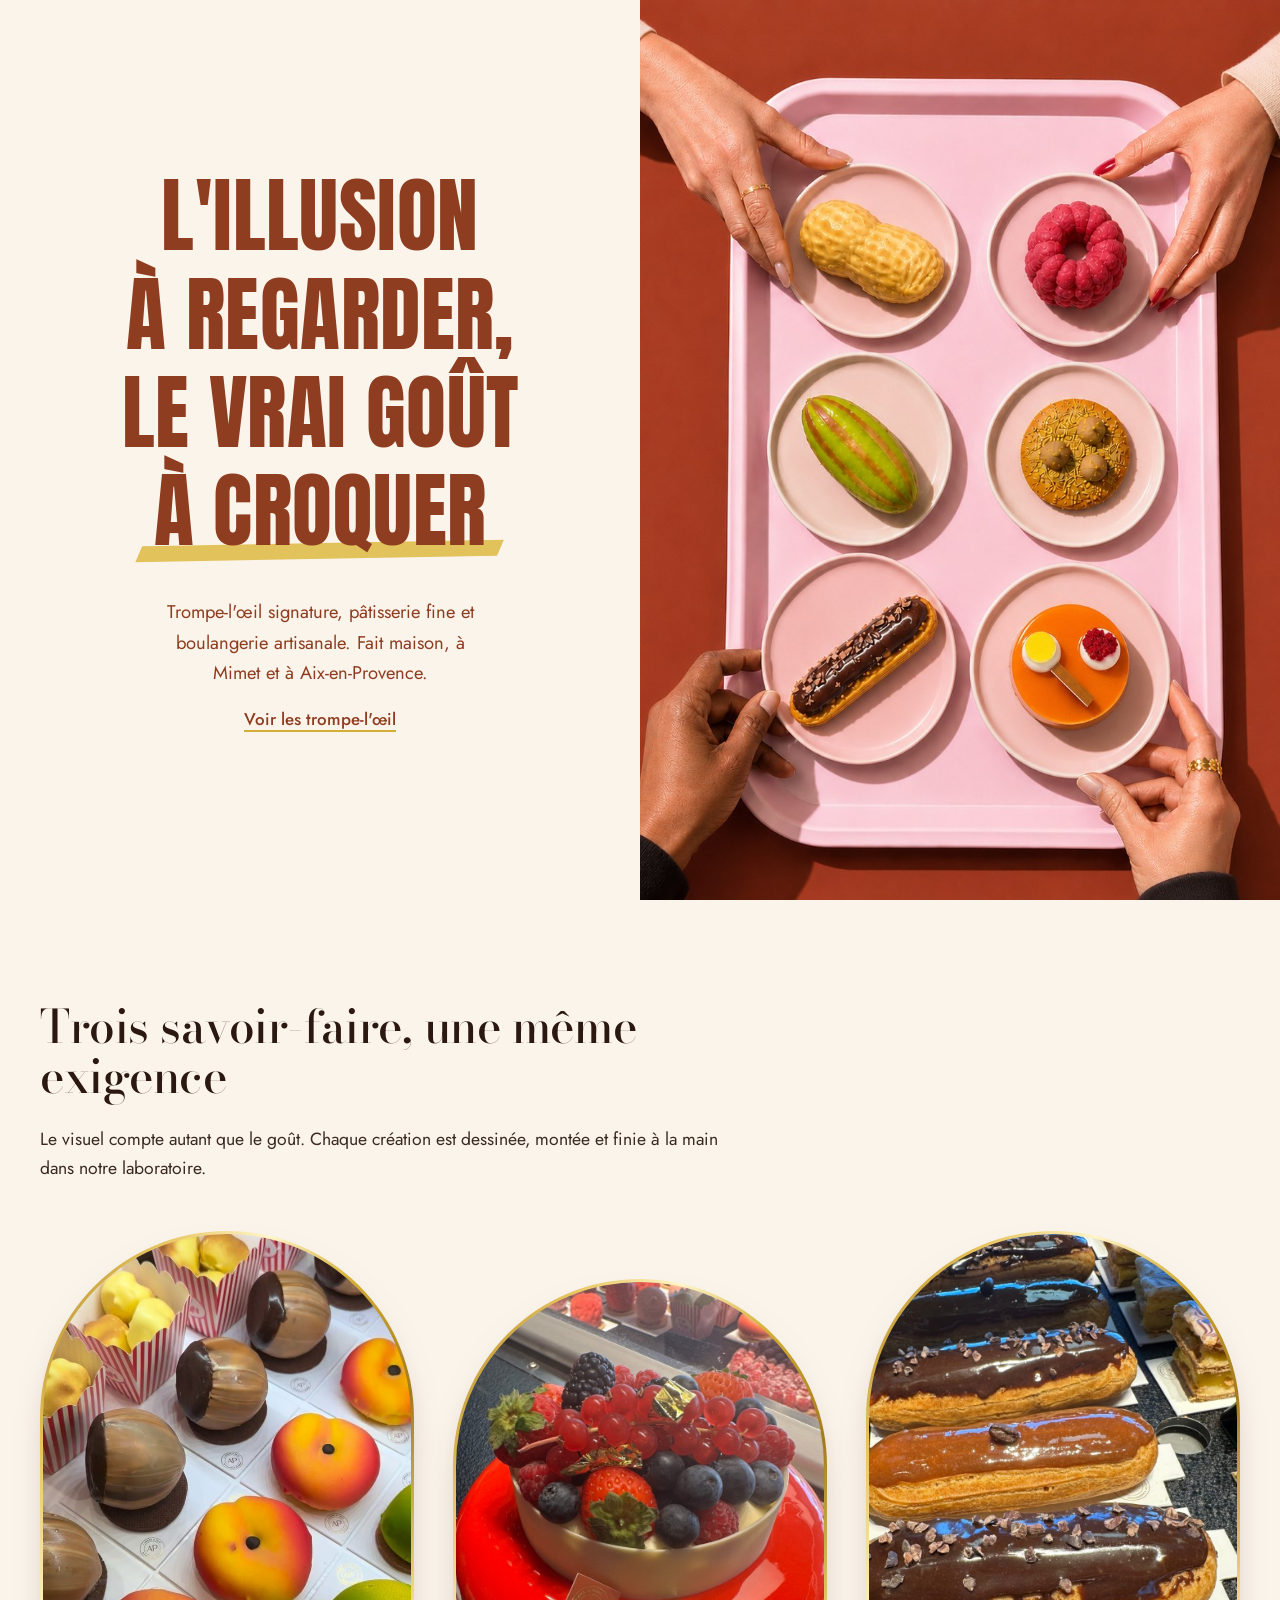
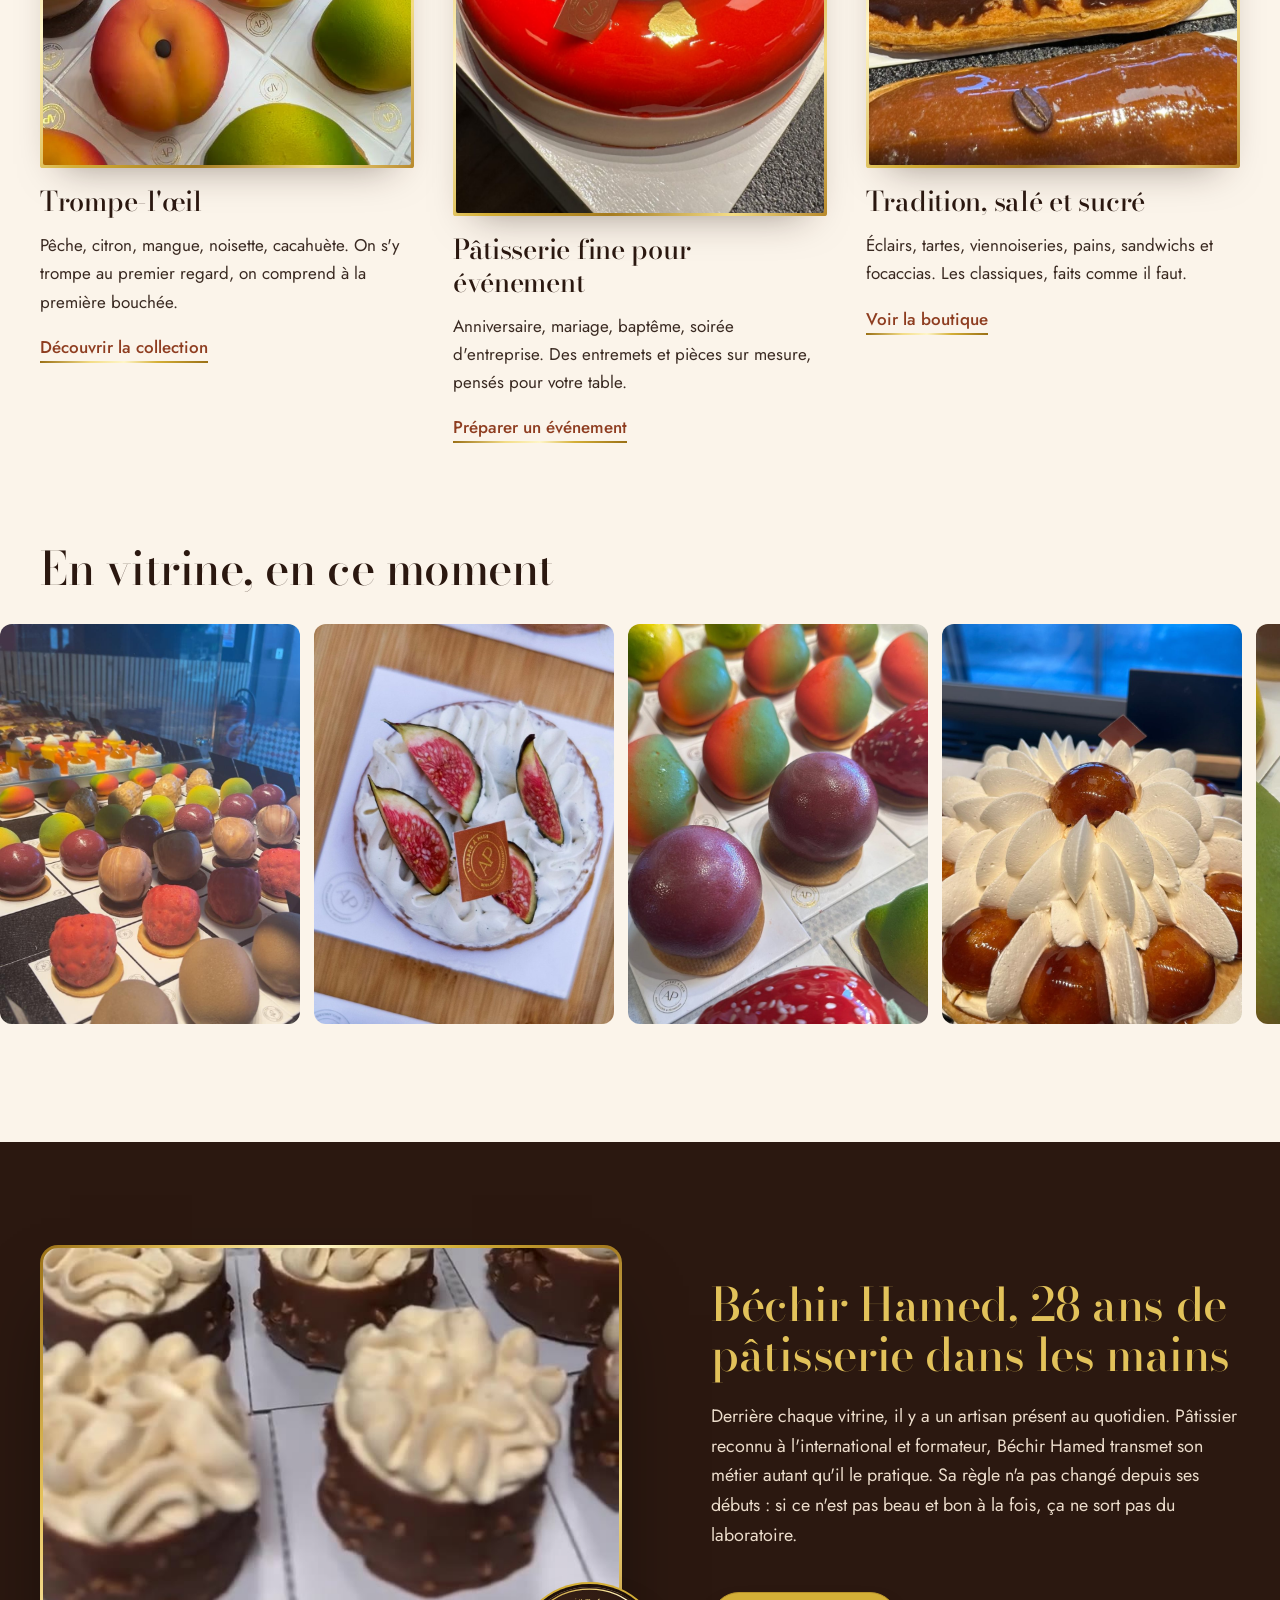
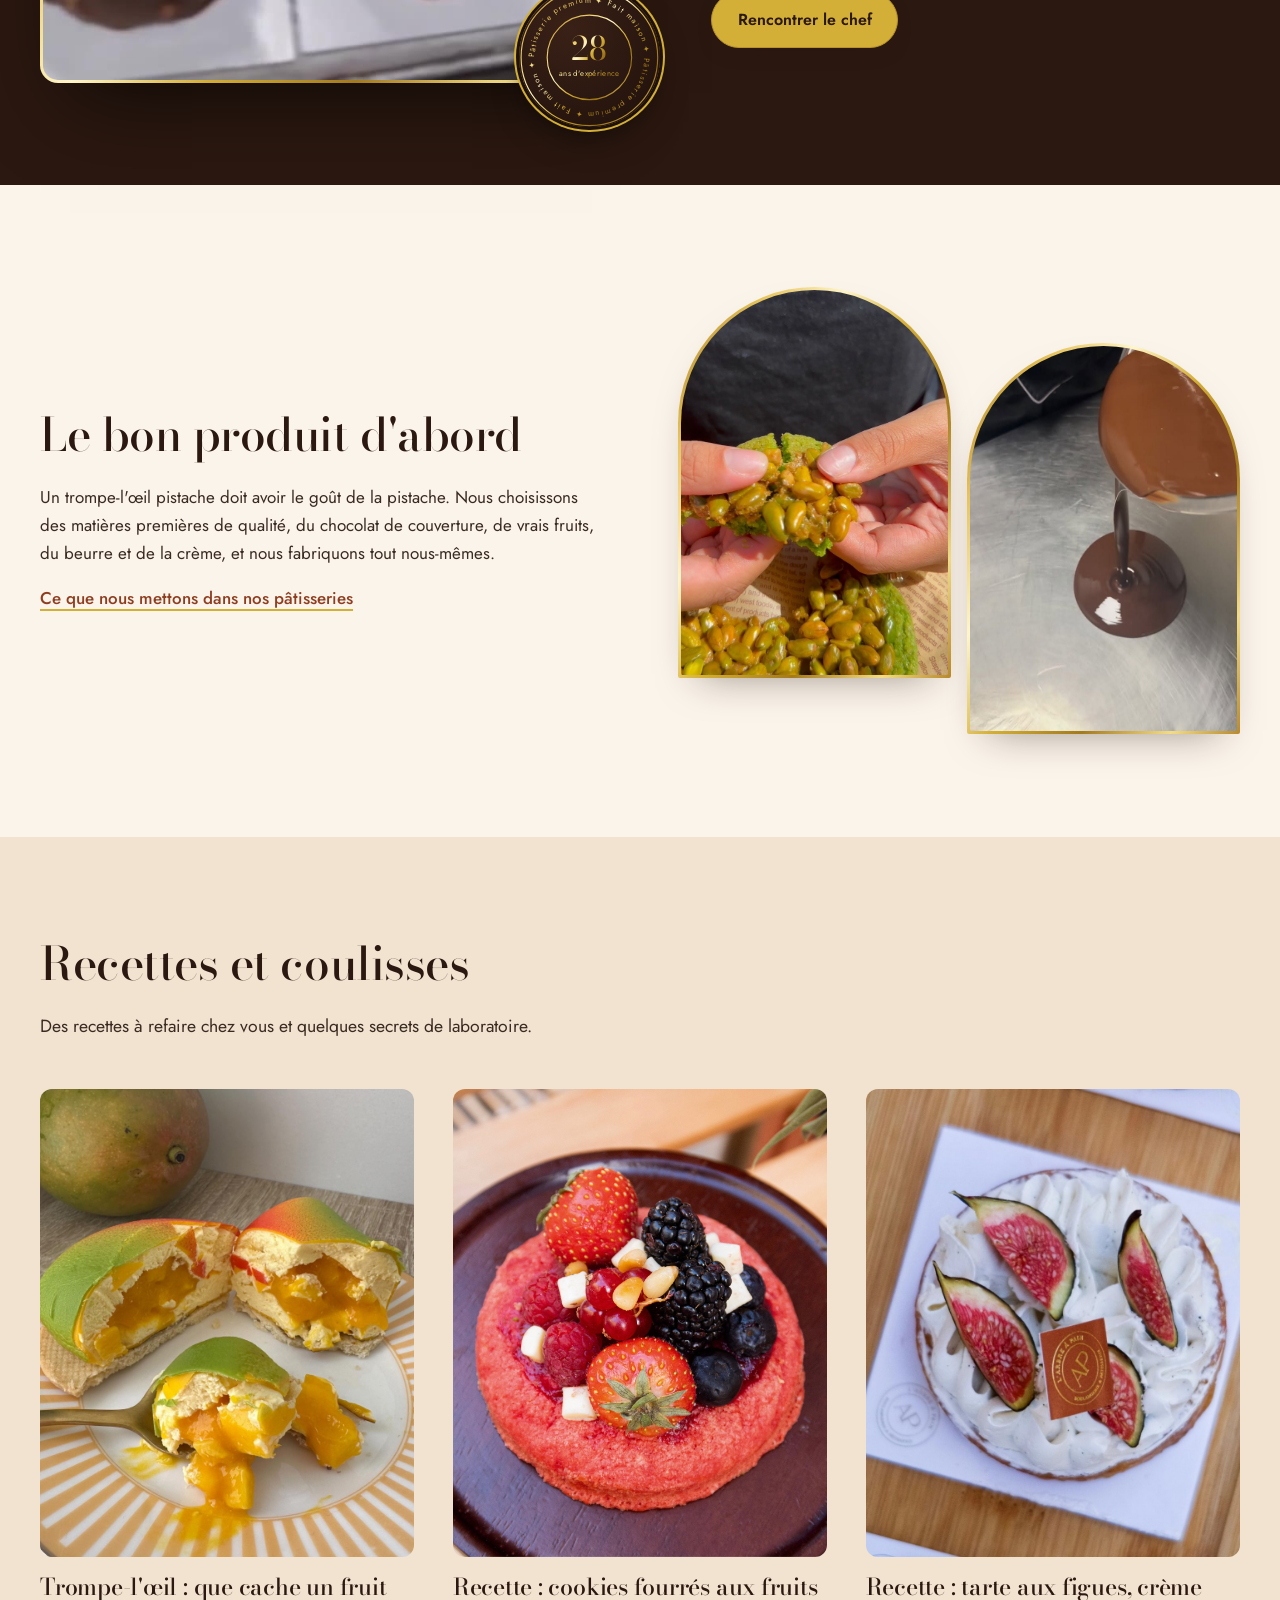
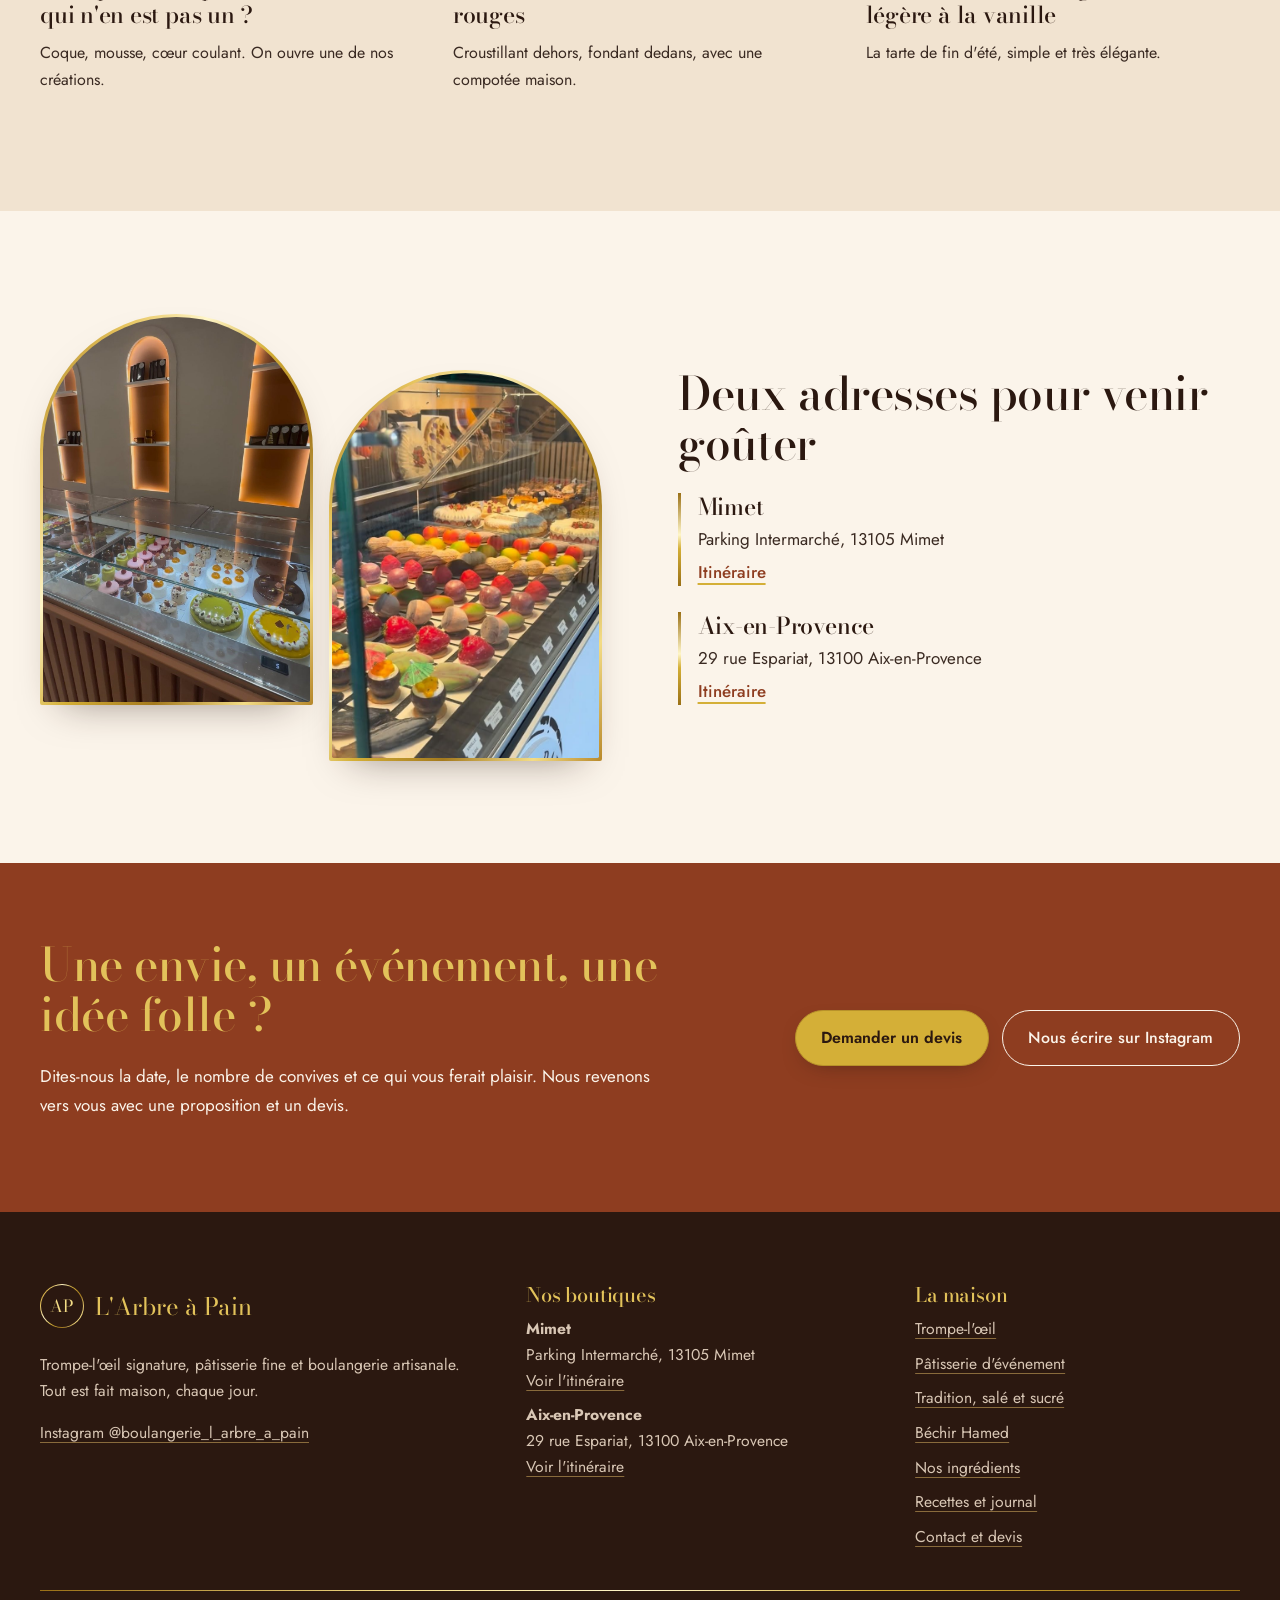
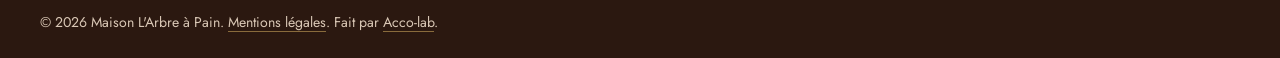
==== commit a283980e: "Section Béchir Hamed : vidéo à gauche, titre et texte rétablis à droite Co-Authored-By: Claude Fable" ====
--- a/index.html
+++ b/index.html
@@ -81,7 +81,7 @@
   </div>
 </section>
 
-<section class="chef" aria-label="Béchir Hamed, 28 ans d'expérience">
+<section class="chef">
   <div class="wrap chef-in">
     <div class="chef-video">
       <video src="assets/chef.mp4" poster="images/chef-video.jpg" autoplay muted loop playsinline preload="metadata" aria-label="Béchir Hamed au travail dans le laboratoire"></video>
@@ -94,7 +94,11 @@
 <text x="100" y="126" text-anchor="middle" class="seal-sub">ans d'expérience</text>
 </svg>
     </div>
-    <a class="btn btn-gold" href="bechir-hamed.html">Rencontrer Béchir Hamed</a>
+    <div class="chef-txt">
+      <h2>Béchir Hamed, 28 ans de pâtisserie dans les mains</h2>
+      <p>Derrière chaque vitrine, il y a un artisan présent au quotidien. Pâtissier reconnu à l'international et formateur, Béchir Hamed transmet son métier autant qu'il le pratique. Sa règle n'a pas changé depuis ses débuts : si ce n'est pas beau et bon à la fois, ça ne sort pas du laboratoire.</p>
+      <a class="btn btn-gold" href="bechir-hamed.html">Rencontrer le chef</a>
+    </div>
   </div>
 </section>
 
--- a/assets/style.css
+++ b/assets/style.css
@@ -293,3 +293,9 @@
 .chef-video .seal{left:auto;right:clamp(-56px,-4vw,-14px);top:auto;bottom:clamp(-56px,-4vw,-20px);width:clamp(110px,14vw,170px);height:clamp(110px,14vw,170px)}
 .chef .btn{margin-top:clamp(.5rem,2vw,1.5rem)}
 @media (max-width:860px){.chef-video .seal{right:-6px;bottom:-40px}}
+
+/* Section du chef : vidéo à gauche, texte à droite */
+.chef-in{display:grid;grid-template-columns:1.1fr 1fr;align-items:center;gap:clamp(3rem,7vw,6.5rem)}
+.chef-video{width:100%}
+.chef-video .seal{right:clamp(-48px,-3vw,-14px);bottom:clamp(-52px,-3.5vw,-20px);width:clamp(104px,11vw,150px);height:clamp(104px,11vw,150px)}
+@media (max-width:860px){.chef-in{grid-template-columns:1fr;gap:4.5rem}.chef-video .seal{right:-6px;bottom:-40px}}
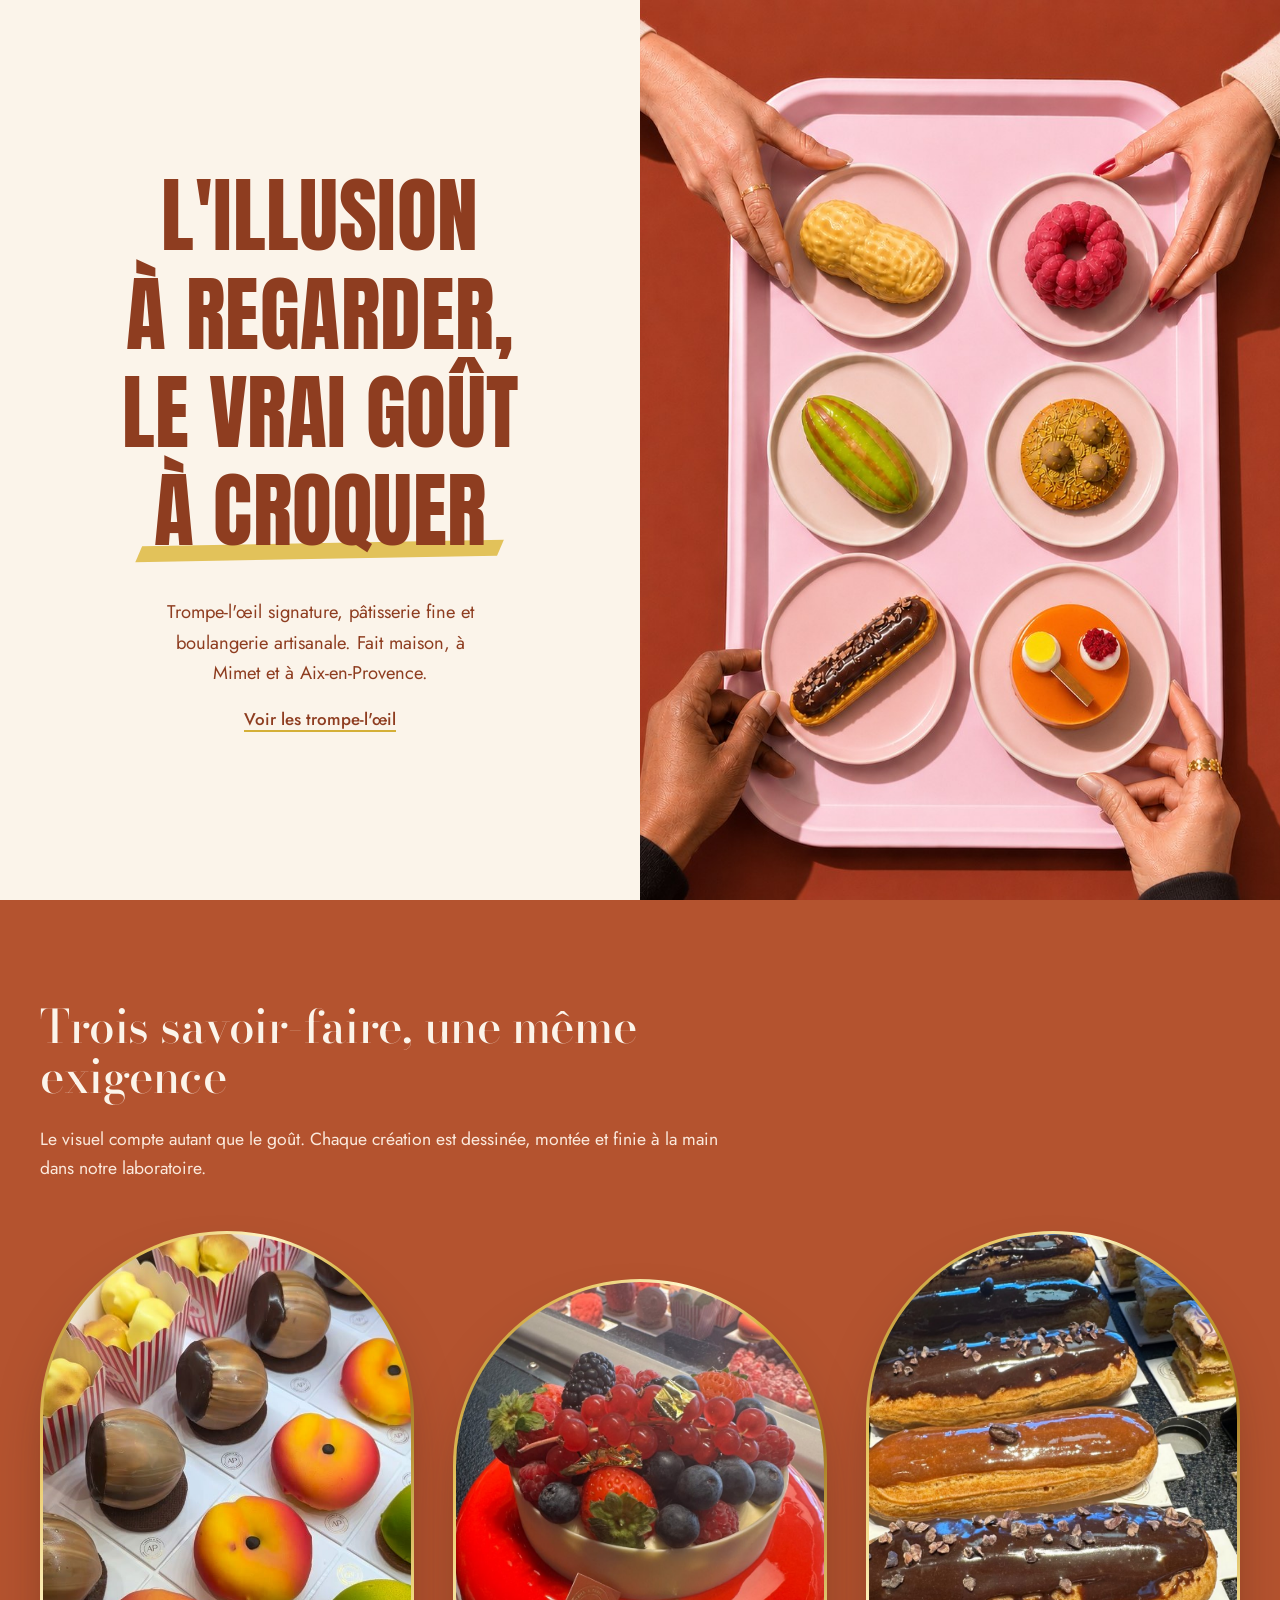
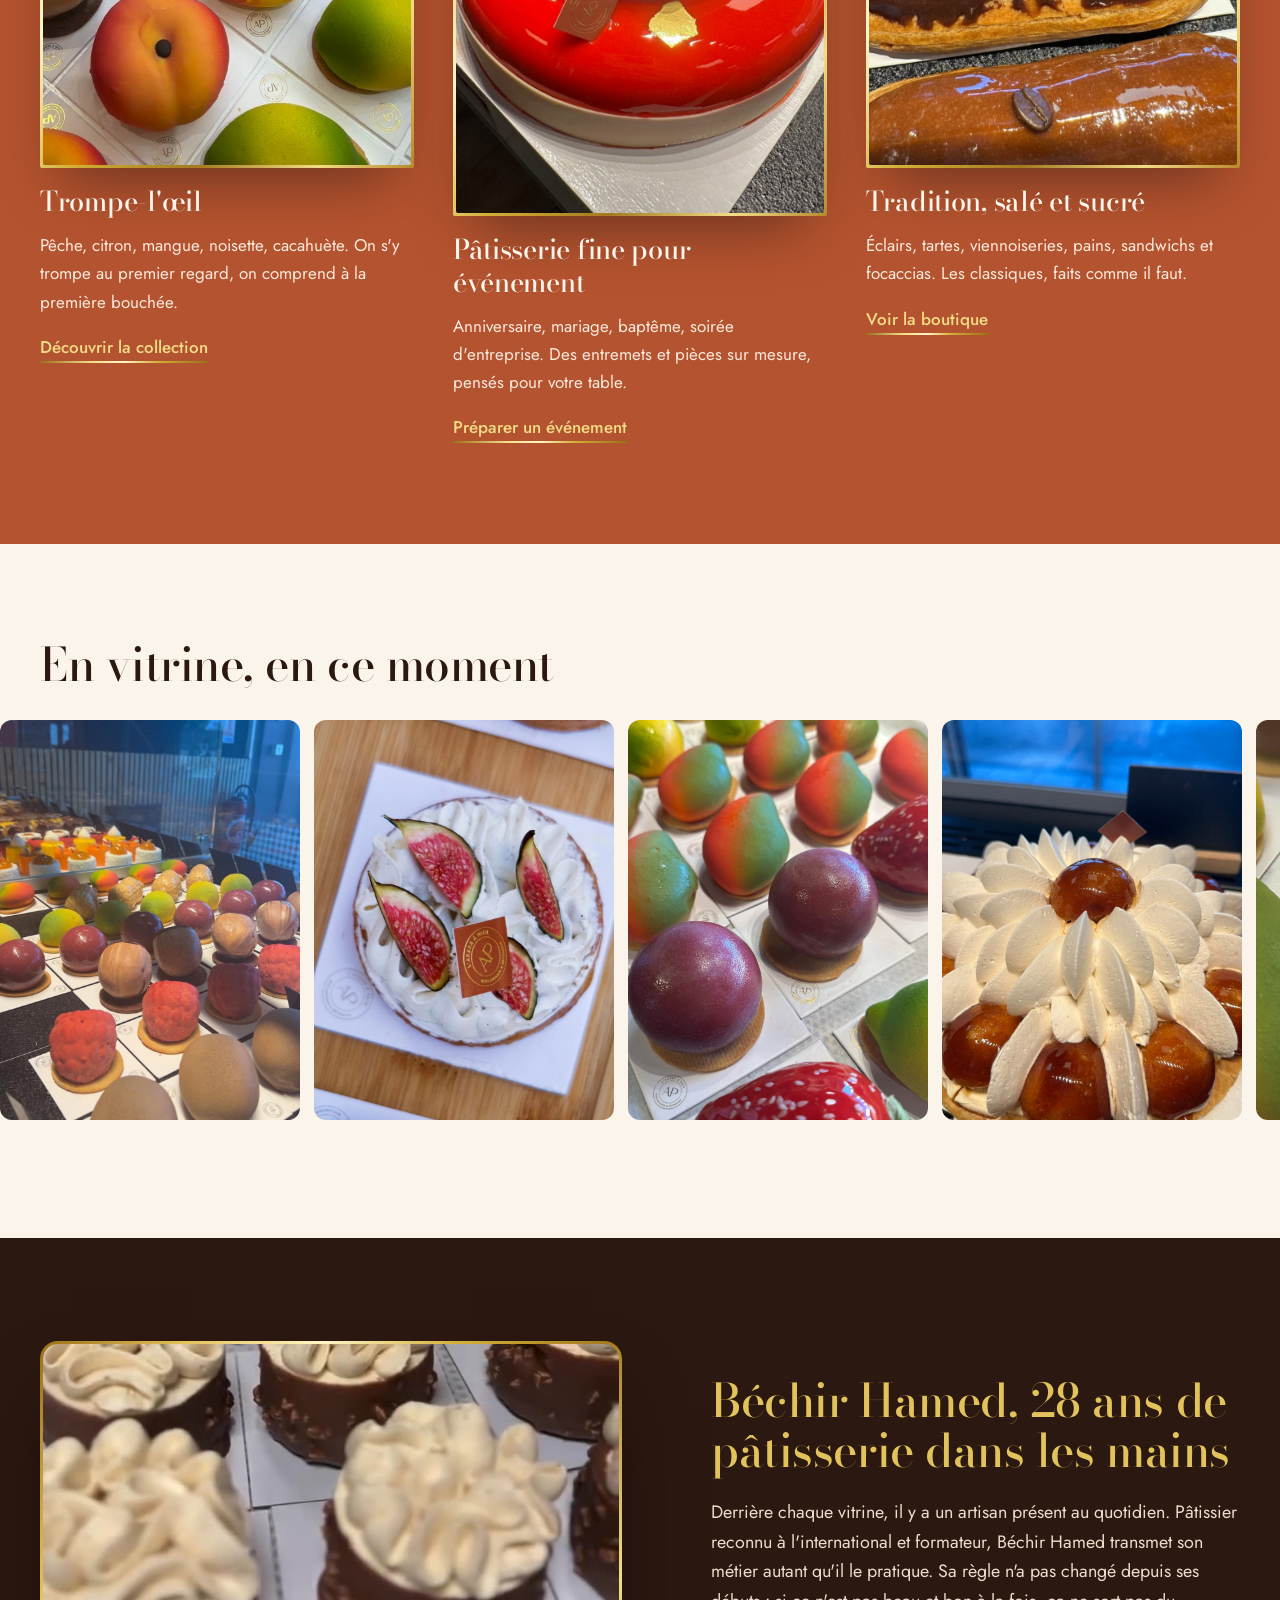
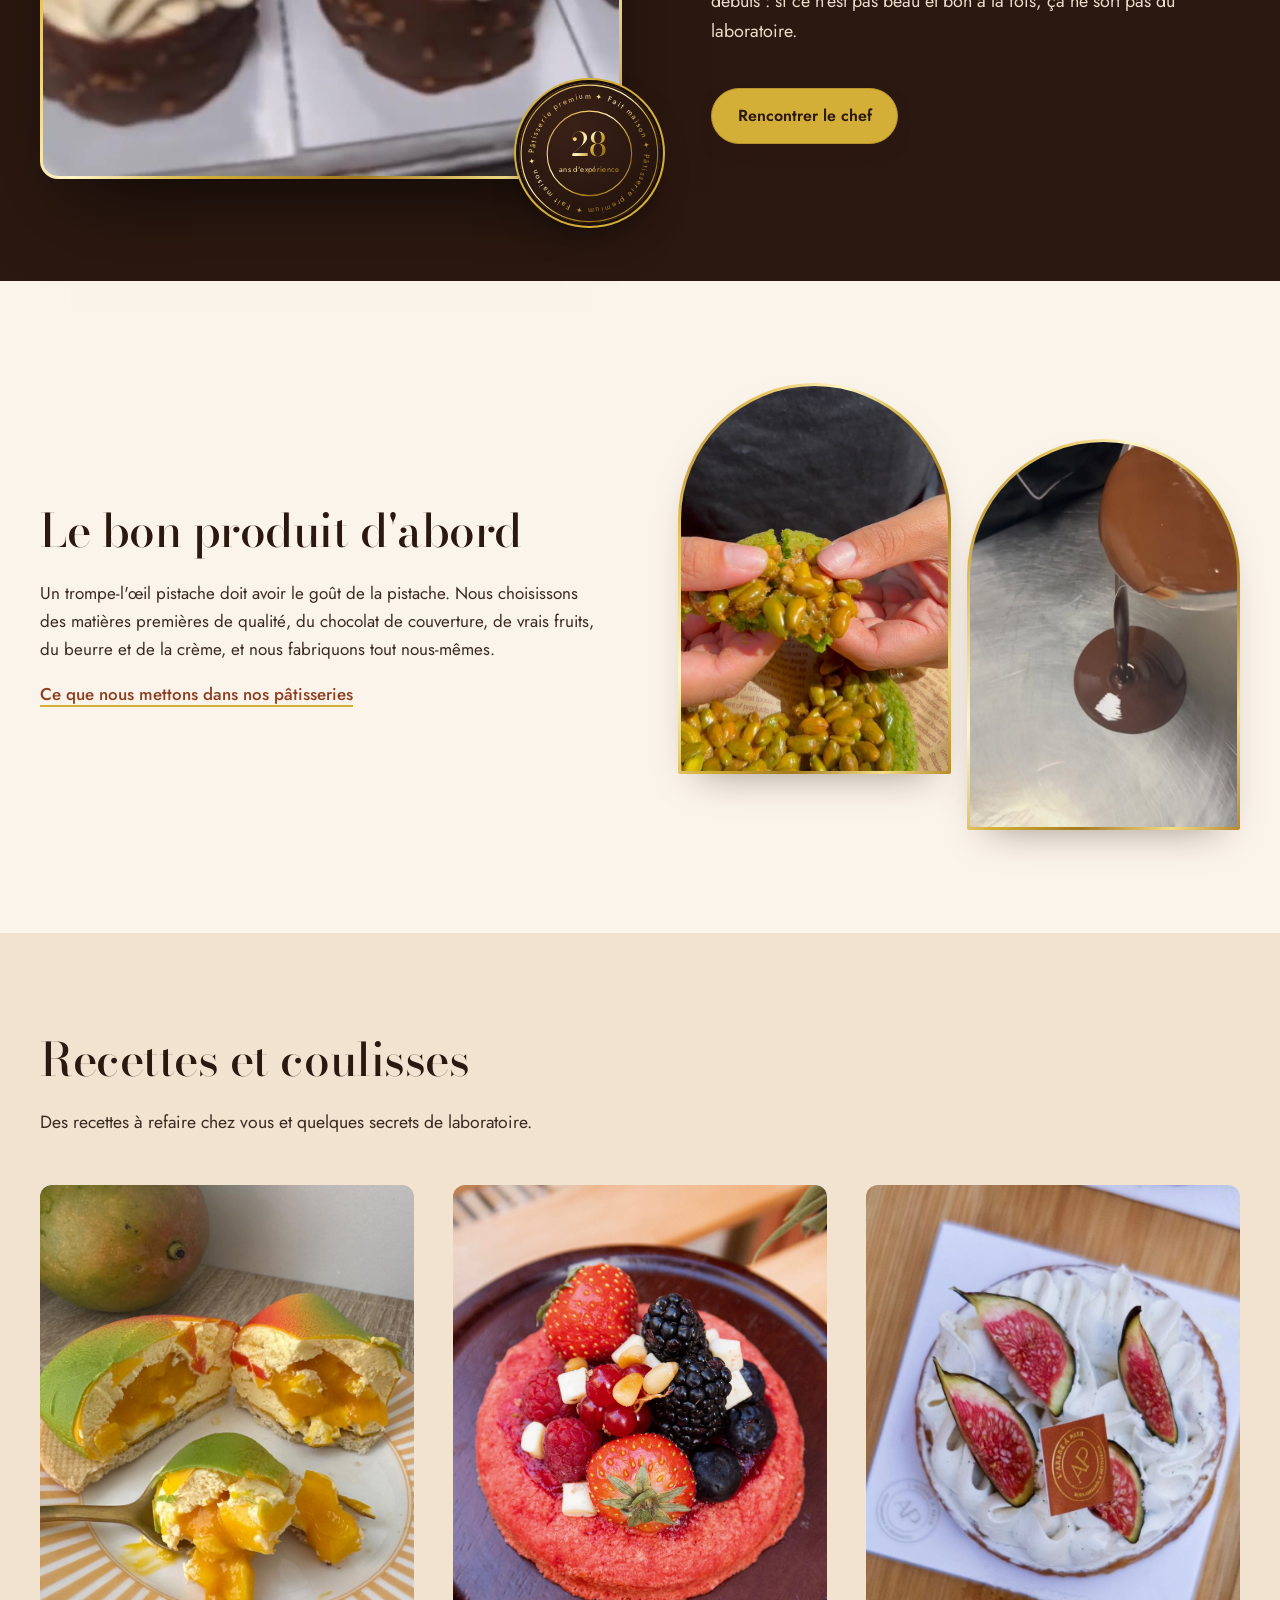
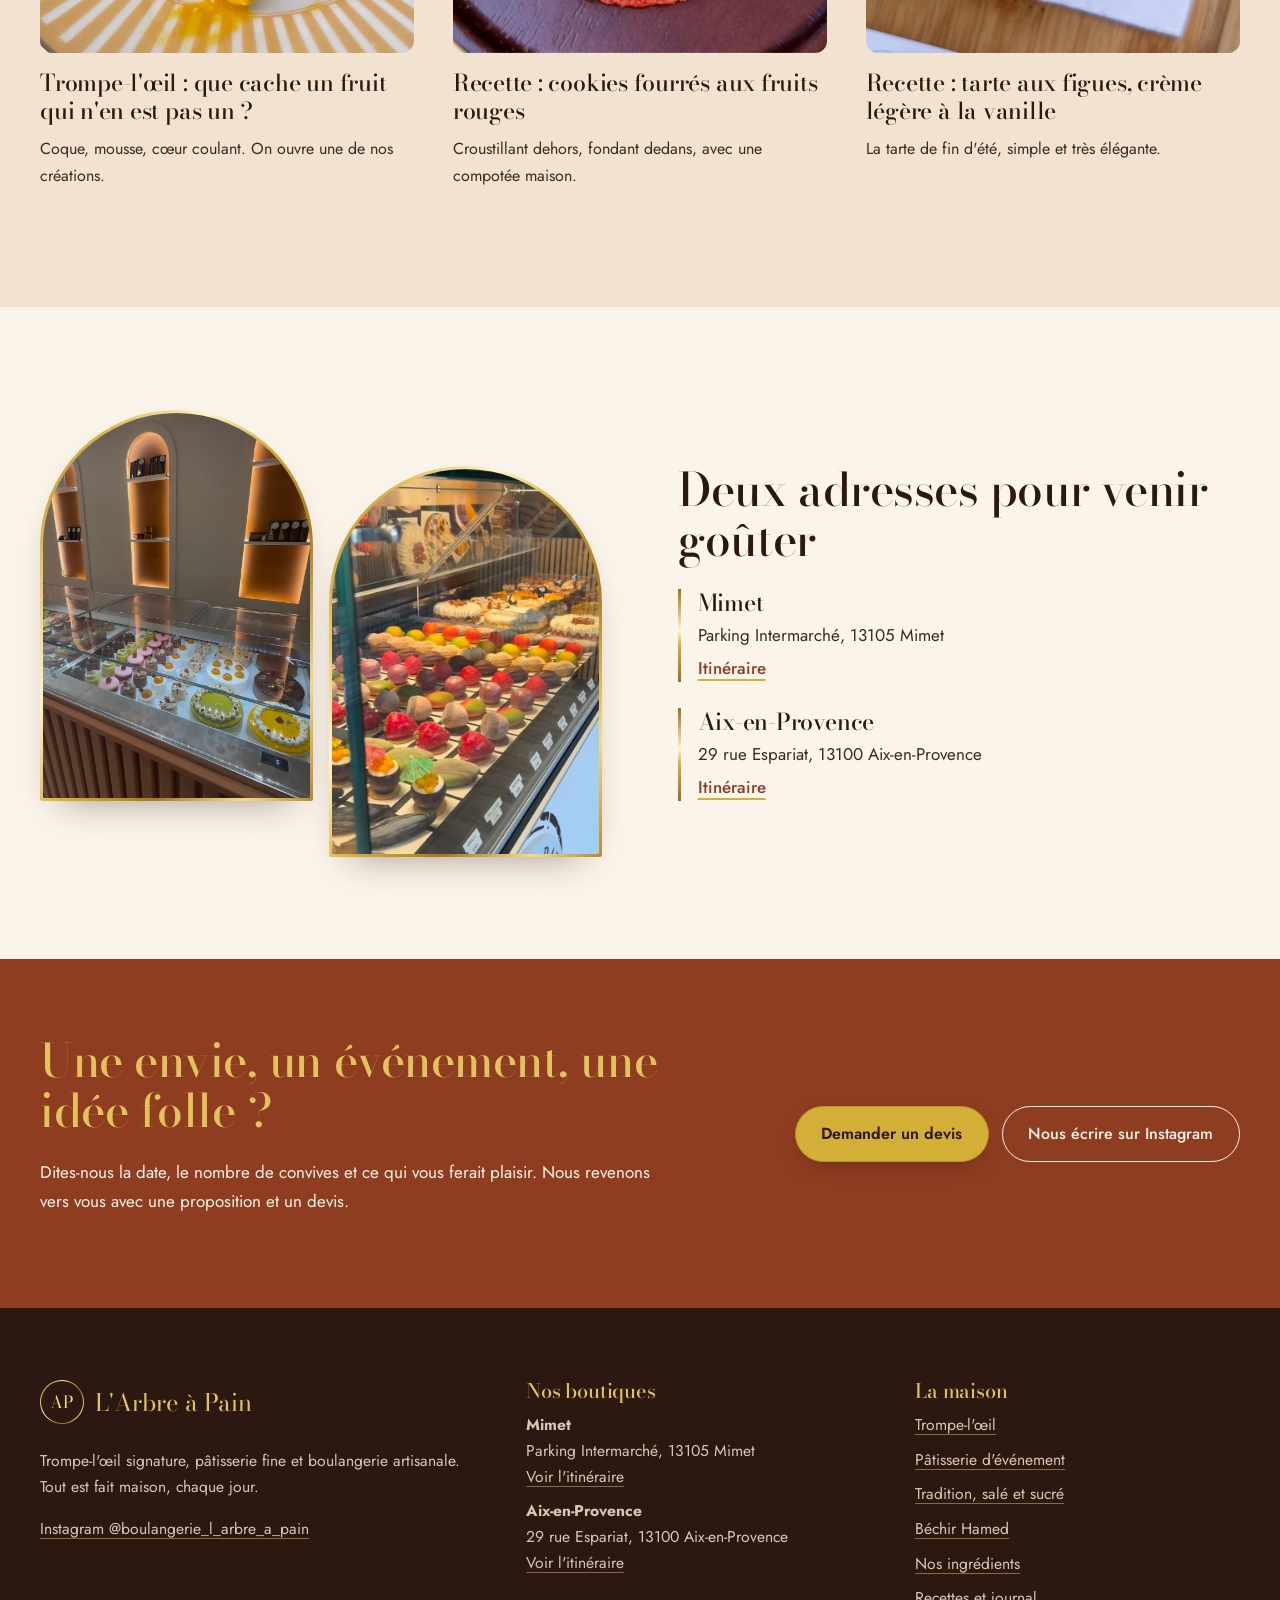
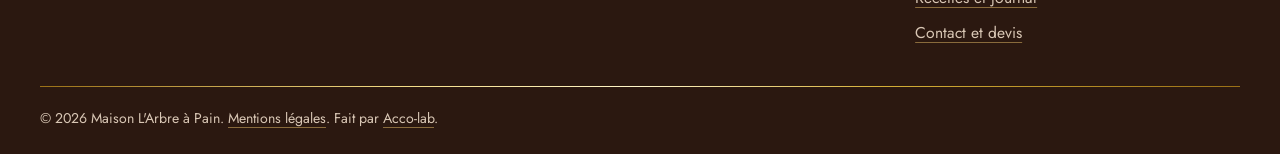
==== commit a6a91b70: "Accueil : section des trois savoir-faire sur fond terracotta Co-Authored-By: Claude Fable 5.2 <norep" ====
--- a/index.html
+++ b/index.html
@@ -45,7 +45,7 @@
   </div>
 </section>
 
-<section class="sec">
+<section class="sec sec-terra">
   <div class="wrap">
     <div class="sec-head">
       <h2>Trois savoir-faire, une même exigence</h2>
--- a/assets/style.css
+++ b/assets/style.css
@@ -299,3 +299,10 @@
 .chef-video{width:100%}
 .chef-video .seal{right:clamp(-48px,-3vw,-14px);bottom:clamp(-52px,-3.5vw,-20px);width:clamp(104px,11vw,150px);height:clamp(104px,11vw,150px)}
 @media (max-width:860px){.chef-in{grid-template-columns:1fr;gap:4.5rem}.chef-video .seal{right:-6px;bottom:-40px}}
+
+/* Section sur fond terracotta */
+.sec-terra{background:var(--terra);color:#FBE9DC}
+.sec-terra h2,.sec-terra h3{color:var(--cream)}
+.sec-terra .more{color:#F3DC86}
+.sec-terra .arch{box-shadow:0 30px 60px -24px rgba(43,24,16,.6)}
+.sec-terra+.ribbon-sec{padding-top:clamp(3.5rem,8vw,6rem)}
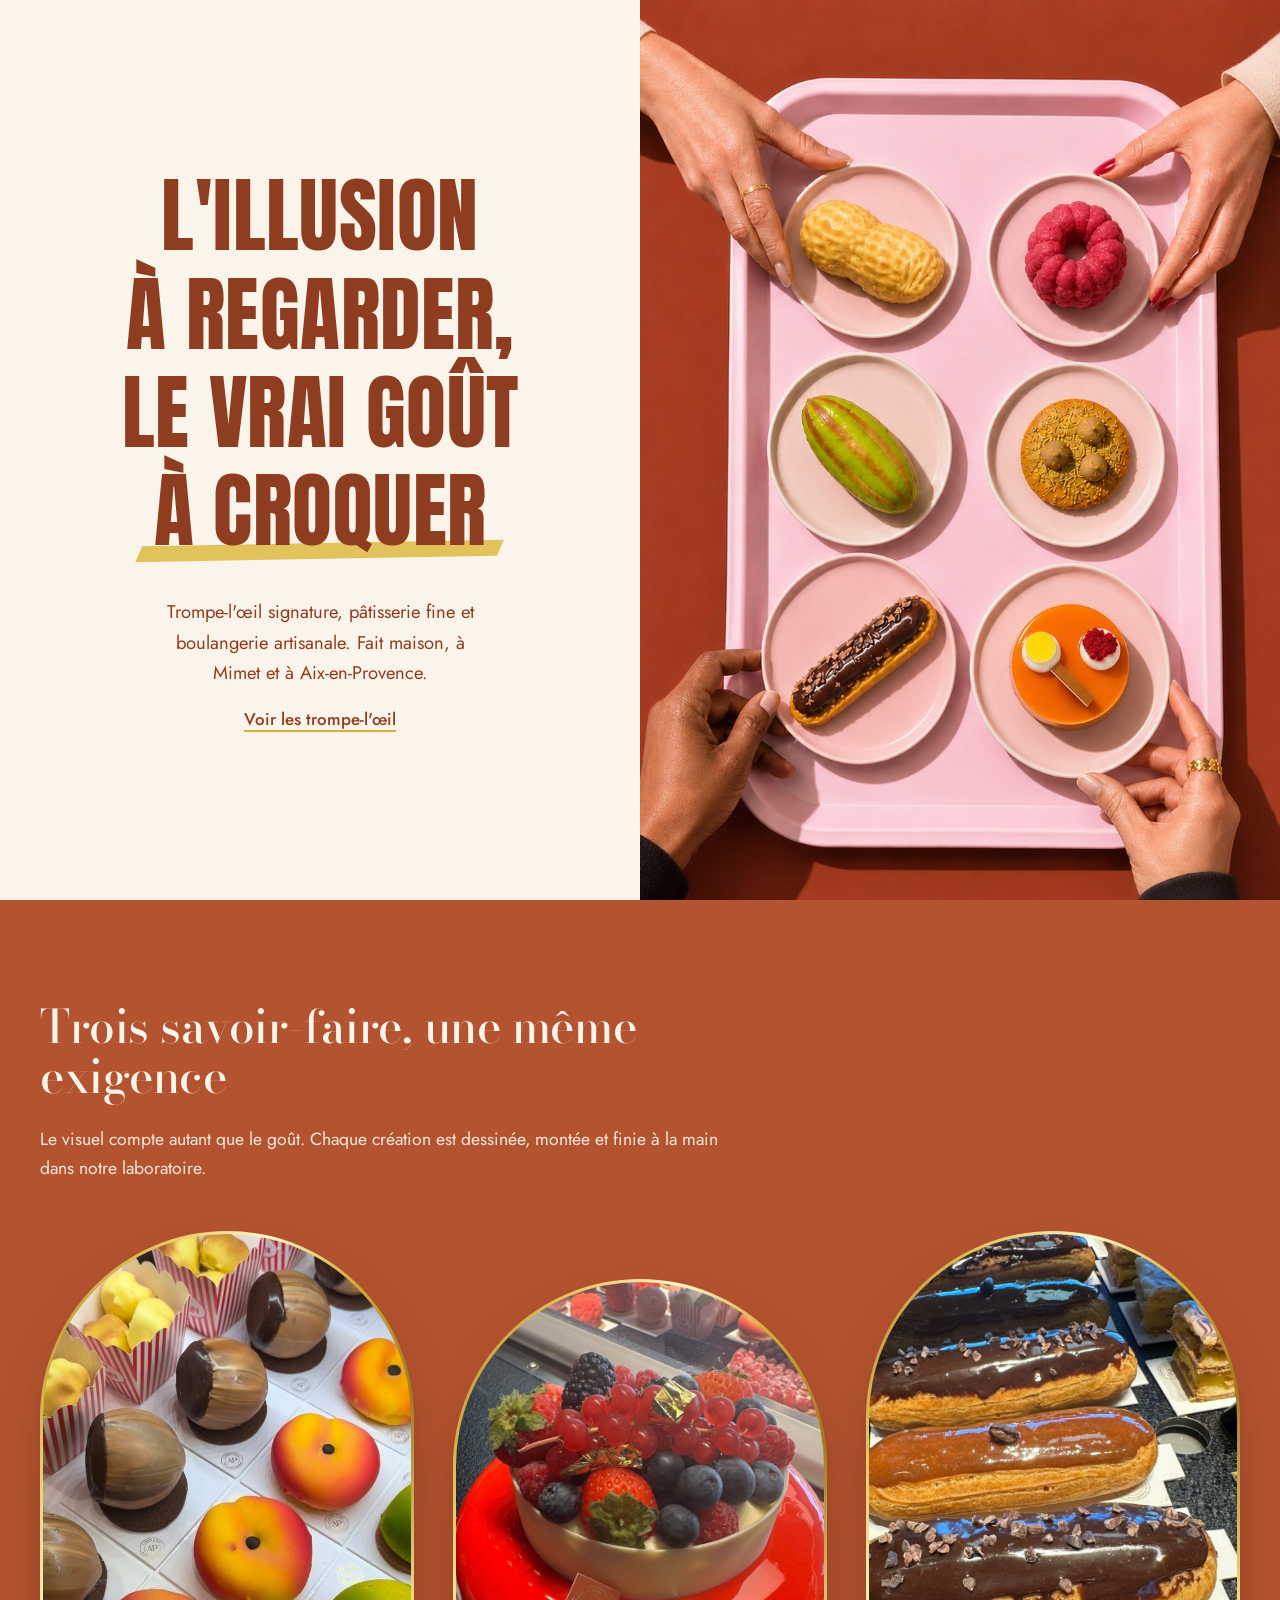
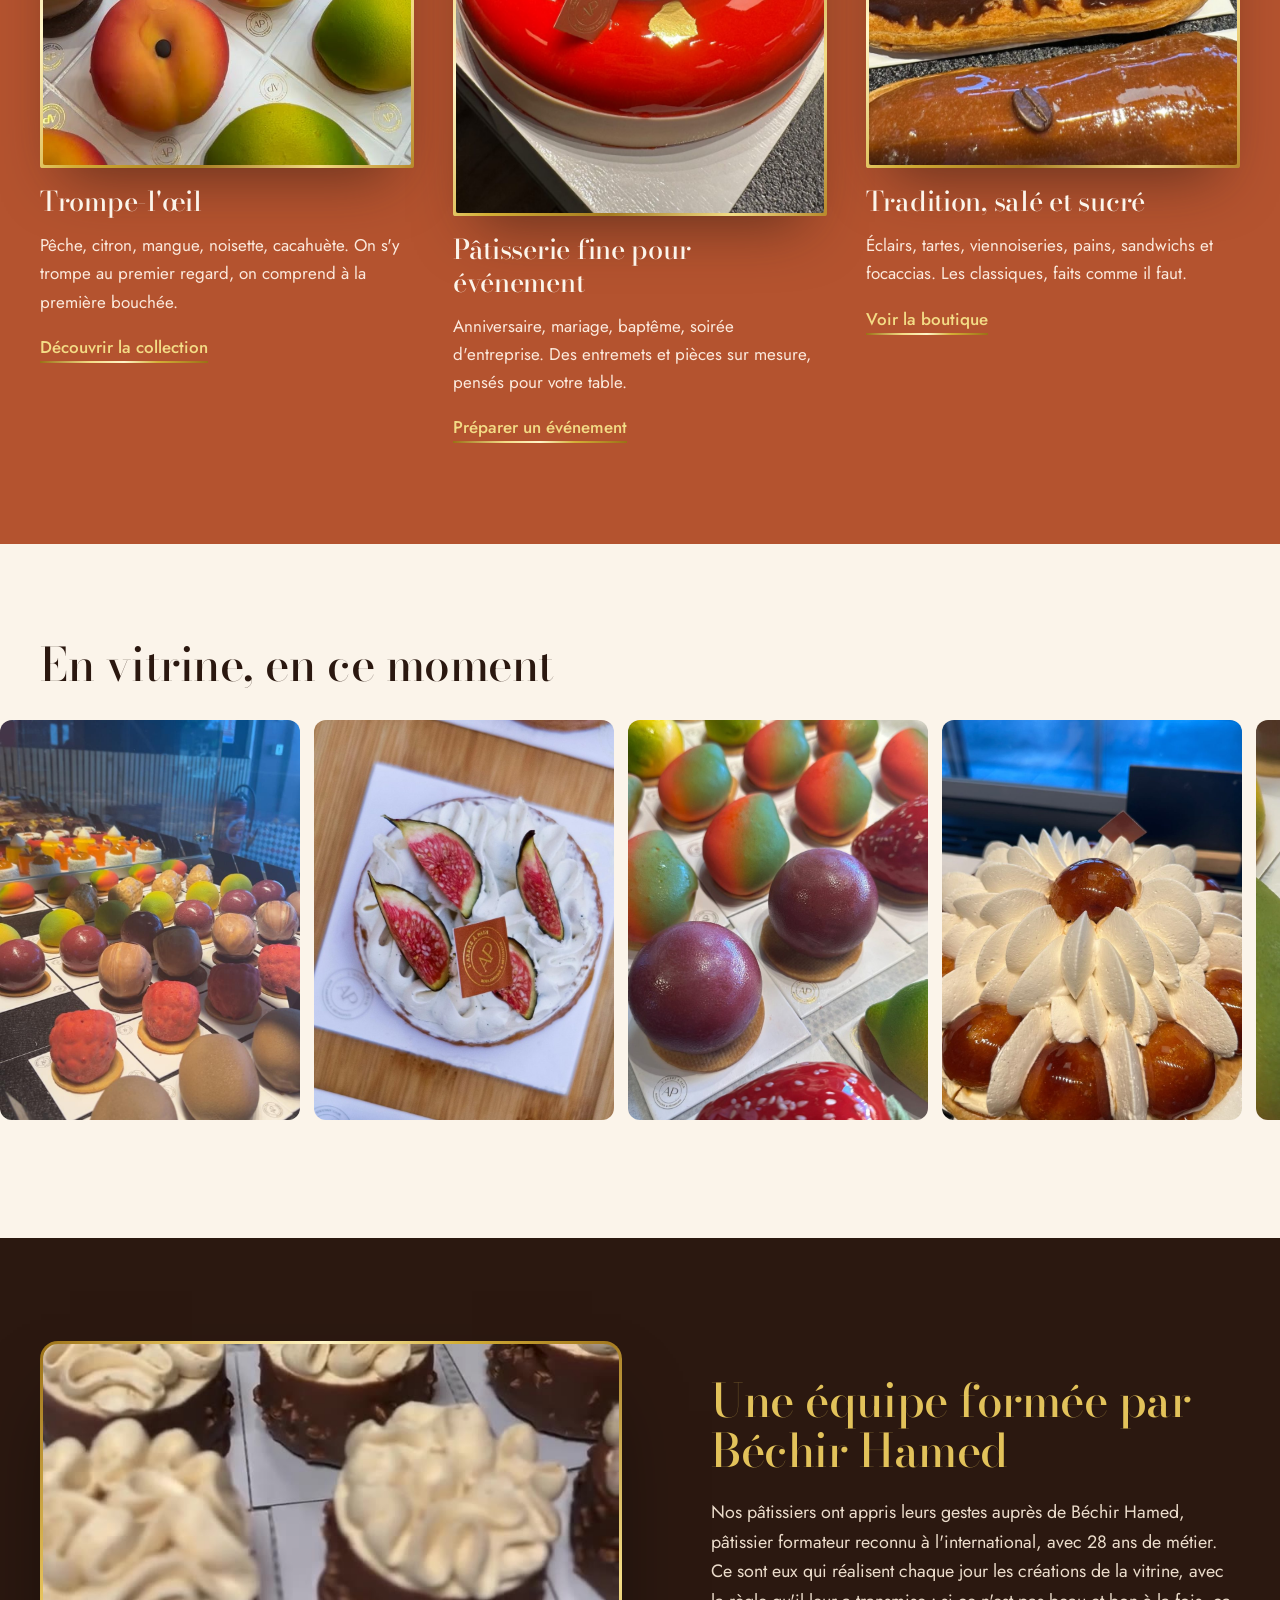
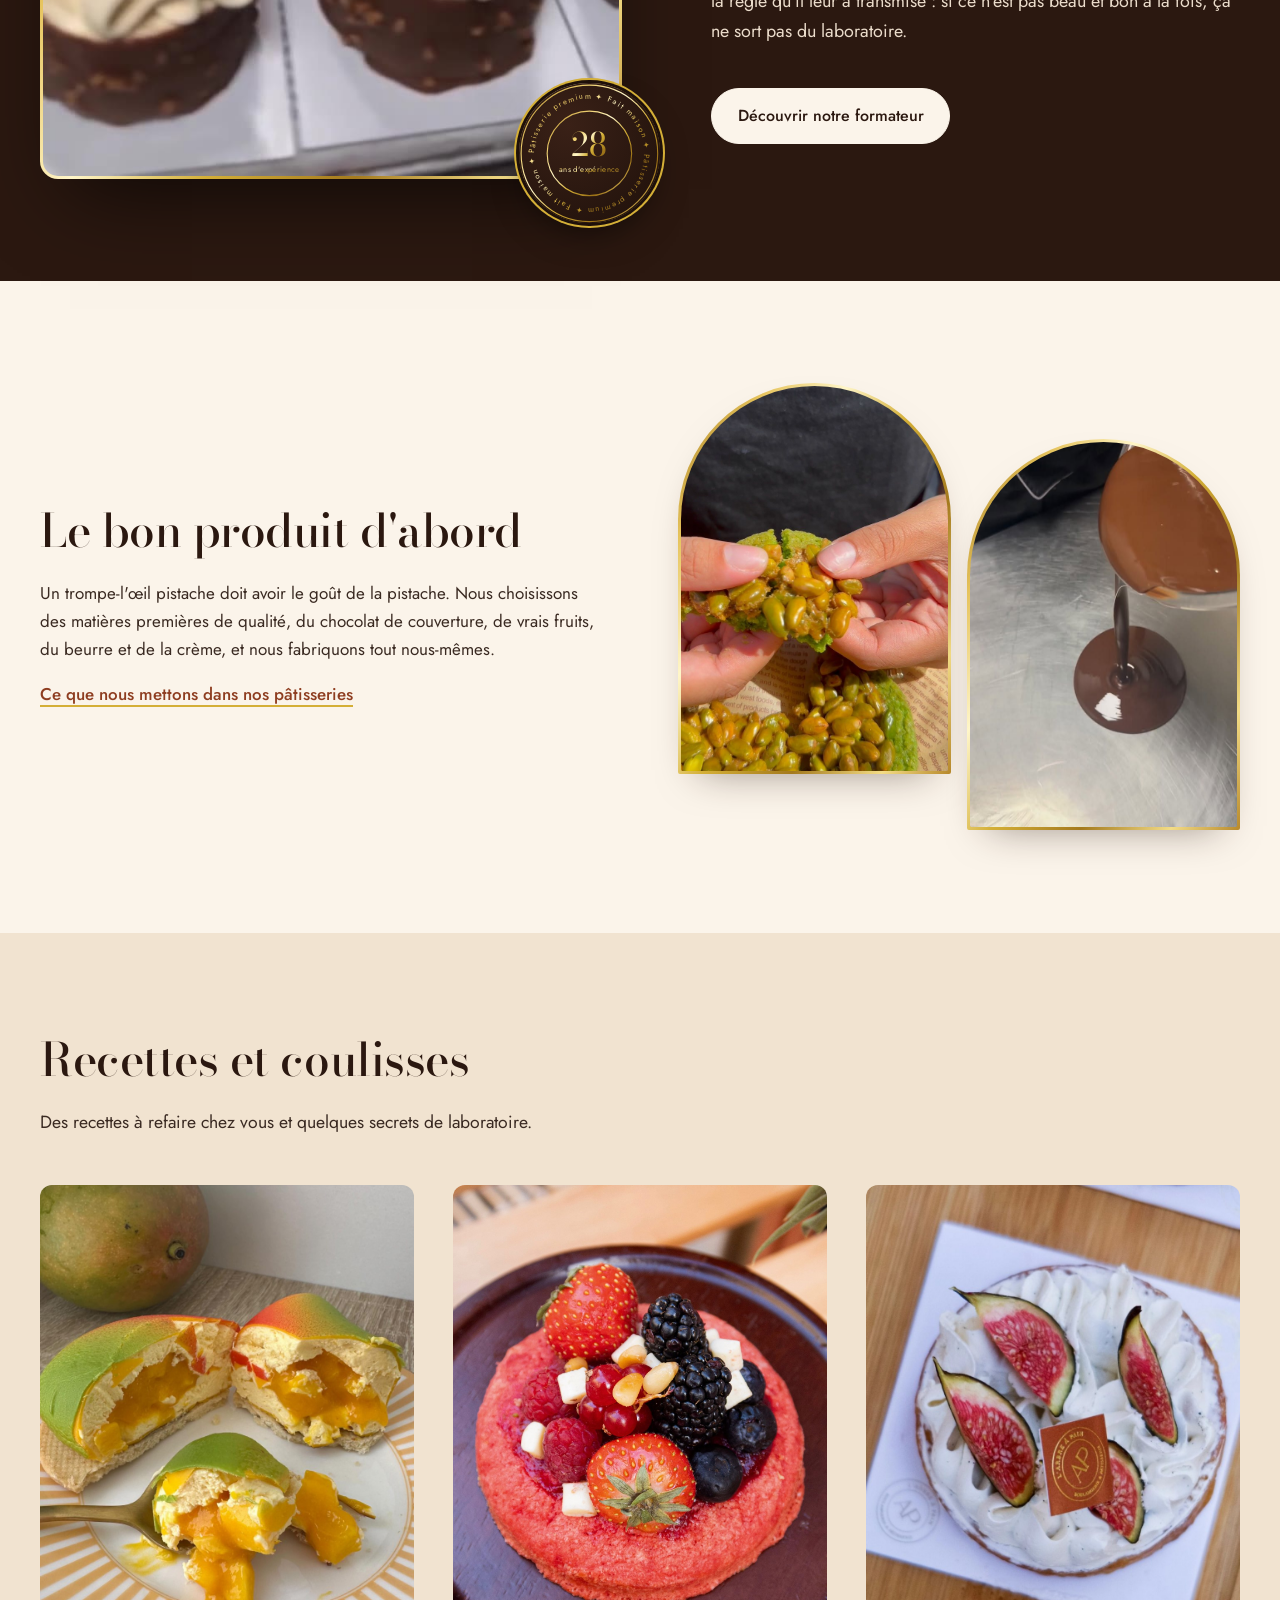
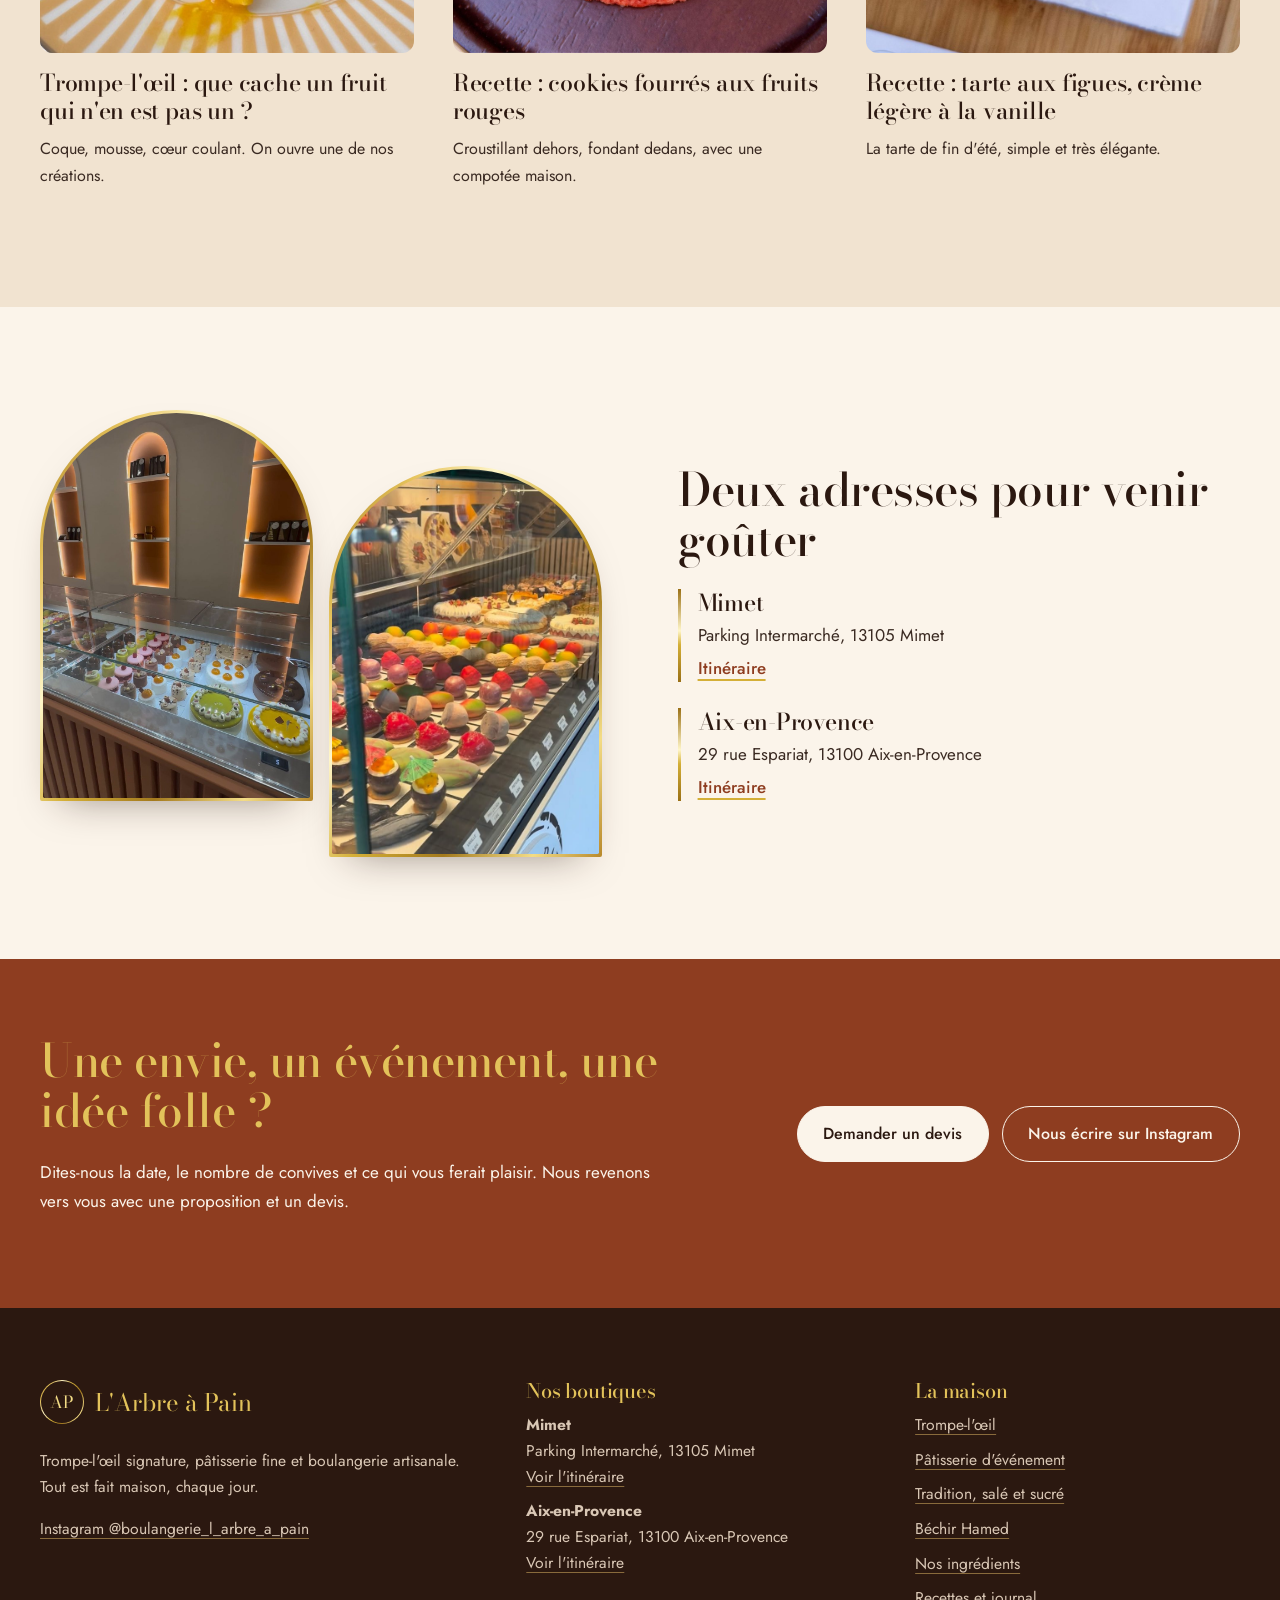
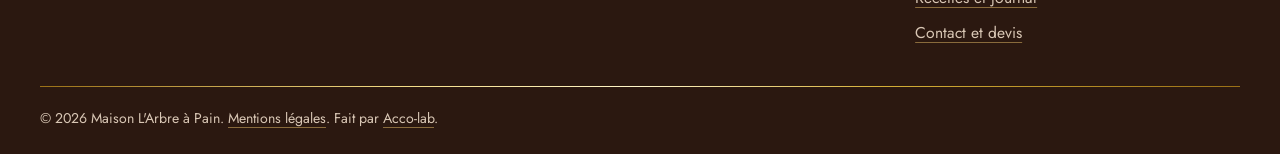
==== commit 395e21f8: "Page Béchir Hamed : vraie photo et rôle de formateur de l'équipe Co-Authored-By: Claude Opus 5.5 <no" ====
--- a/index.html
+++ b/index.html
@@ -84,7 +84,7 @@
 <section class="chef">
   <div class="wrap chef-in">
     <div class="chef-video">
-      <video src="assets/chef.mp4" poster="images/chef-video.jpg" autoplay muted loop playsinline preload="metadata" aria-label="Béchir Hamed au travail dans le laboratoire"></video>
+      <video src="assets/chef.mp4" poster="images/chef-video.jpg" autoplay muted loop playsinline preload="metadata" aria-label="Un pâtissier de L'Arbre à Pain au travail dans le laboratoire"></video>
       <svg class="seal" viewBox="0 0 200 200" role="img" aria-label="28 ans d'expérience, pâtisserie premium">
 <defs><path id="c" d="M100,100 m-78,0 a78,78 0 1,1 156,0 a78,78 0 1,1 -156,0"/><linearGradient id="or" x1="0" y1="0" x2="1" y2="1"><stop offset="0" stop-color="#A47A1E"/><stop offset=".25" stop-color="#F0D272"/><stop offset=".42" stop-color="#FFF6C9"/><stop offset=".58" stop-color="#D4AF37"/><stop offset=".78" stop-color="#9A7016"/><stop offset="1" stop-color="#F3DC86"/></linearGradient></defs>
 <circle cx="100" cy="100" r="97" fill="none" stroke="url(#or)" stroke-width="1.6"/>
@@ -95,9 +95,9 @@
 </svg>
     </div>
     <div class="chef-txt">
-      <h2>Béchir Hamed, 28 ans de pâtisserie dans les mains</h2>
-      <p>Derrière chaque vitrine, il y a un artisan présent au quotidien. Pâtissier reconnu à l'international et formateur, Béchir Hamed transmet son métier autant qu'il le pratique. Sa règle n'a pas changé depuis ses débuts : si ce n'est pas beau et bon à la fois, ça ne sort pas du laboratoire.</p>
-      <a class="btn btn-gold" href="bechir-hamed.html">Rencontrer le chef</a>
+      <h2>Une équipe formée par Béchir Hamed</h2>
+      <p>Nos pâtissiers ont appris leurs gestes auprès de Béchir Hamed, pâtissier formateur reconnu à l'international, avec 28 ans de métier. Ce sont eux qui réalisent chaque jour les créations de la vitrine, avec la règle qu'il leur a transmise : si ce n'est pas beau et bon à la fois, ça ne sort pas du laboratoire.</p>
+      <a class="btn btn-gold" href="bechir-hamed.html">Découvrir notre formateur</a>
     </div>
   </div>
 </section>
--- a/assets/style.css
+++ b/assets/style.css
@@ -306,3 +306,120 @@
 .sec-terra .more{color:#F3DC86}
 .sec-terra .arch{box-shadow:0 30px 60px -24px rgba(43,24,16,.6)}
 .sec-terra+.ribbon-sec{padding-top:clamp(3.5rem,8vw,6rem)}
+
+/* Vidéo verticale encadrée */
+.vframe{justify-self:center;width:min(380px,100%);padding:3px;background:var(--or);border-radius:18px;box-shadow:0 30px 60px -28px rgba(43,24,16,.55)}
+.vframe video{display:block;width:100%;aspect-ratio:9/16;object-fit:cover;border-radius:15px;background:#1E100A}
+/* Photos rectangulaires */
+.rect .arch{border-radius:14px}
+.rect .arch img{border-radius:11px}
+.arch.portrait{aspect-ratio:4/5;max-width:440px;width:100%;margin-inline:auto}
+.arch.portrait img{object-position:center 30%}
+
+/* ---------- Ingrédients : cartes qui s'empilent au défilement ---------- */
+.stack{--h:calc(100svh - 70px);position:relative;background:var(--cocoa)}
+.phero:not(.phero-slim)+.stack{margin-top:0}
+.stack-card{position:sticky;top:70px;height:var(--h);min-height:520px;display:grid;grid-template-columns:1.1fr 1fr;overflow:hidden;border-radius:28px 28px 0 0;box-shadow:0 -24px 50px -20px rgba(0,0,0,.55);transform-origin:50% 0;will-change:transform,filter}
+.stack-card:first-child{border-radius:0}
+.stack-photo{position:relative;overflow:hidden}
+.stack-photo img{position:absolute;inset:-6% 0;width:100%;height:112%;object-fit:cover;will-change:transform}
+.stack-txt{display:flex;flex-direction:column;justify-content:center;padding:clamp(1.6rem,6vw,6rem)}
+.stack-txt h2{font-size:clamp(2.2rem,5vw,4.4rem);margin-bottom:.4em}
+.stack-txt p{font-size:clamp(1.02rem,1.5vw,1.25rem);max-width:44ch}
+.stack-count{font-family:var(--display);font-size:1.1rem;letter-spacing:.08em;margin-bottom:1.2rem;opacity:.85}
+.stack-count::after{content:"";display:block;width:56px;height:2px;margin-top:.7rem;background:var(--or-line)}
+.sc-choco{background:var(--cocoa);color:#EBDCCB}.sc-choco h2{color:#E2C25A}
+.sc-fruits{background:var(--terra);color:#FBE9DC}.sc-fruits h2{color:var(--cream)}
+.sc-secs{background:var(--sand);color:var(--ink)}
+.sc-creme{background:var(--cream);color:var(--ink)}
+.sc-fruits .stack-photo,.sc-creme .stack-photo{order:2}
+@media (max-width:860px){
+  .stack-card{grid-template-columns:1fr;grid-template-rows:52% 1fr;border-radius:22px 22px 0 0}
+  .sc-fruits .stack-photo,.sc-creme .stack-photo{order:0}
+  .stack-txt{justify-content:flex-start;padding:1.5rem 22px 1.5rem}
+  .stack-count{margin-bottom:.7rem}
+  .stack-txt h2{font-size:clamp(1.9rem,8.5vw,2.6rem)}
+}
+@media (prefers-reduced-motion:reduce){.stack-card{position:relative;top:0;height:auto}.stack-photo{min-height:50vh}}
+.page-ingredients .phero .arch{margin-bottom:0}
+.stack-card:not(:last-child){margin-bottom:28vh}
+@media (prefers-reduced-motion:reduce){.stack-card:not(:last-child){margin-bottom:0}}
+
+/* ---------- Ingrédients, version ordinateur : scène fixe, révélation en iris ---------- */
+.stack-nav{display:none}
+@media (min-width:861px) and (prefers-reduced-motion:no-preference){
+  .stack{height:calc(var(--h) * 5)}
+  .stack-card,.stack-card:first-child{--r:0;--t:0;position:sticky;top:70px;height:var(--h);margin:0;border-radius:0;box-shadow:none;grid-template-columns:1fr 1fr;align-items:center;transform:none!important;filter:none!important;clip-path:circle(calc(var(--r) * 150vmax) at var(--cx,73%) 50%);will-change:clip-path}
+  .stack-card:not(:first-child){margin-top:calc(var(--h) * -1)}
+  .stack-card:not(:last-child){margin-bottom:0}
+  .stack-card:first-child{--r:1;--t:1}
+  .sc-choco,.sc-secs{--cx:27%}
+  .stack-card::before{content:attr(data-n);position:absolute;right:-1vw;bottom:-9vw;font-family:var(--display);font-size:34vw;line-height:1;color:transparent;-webkit-text-stroke:1.5px rgba(212,175,55,.45);pointer-events:none;transform:translateY(calc((1 - var(--t)) * 12vh))}
+  .sc-fruits::before,.sc-creme::before{right:auto;left:-1vw}
+  .stack-photo{justify-self:center;width:min(30vw,460px);height:min(74%,640px);border-radius:18px;padding:4px;background:var(--or);overflow:visible;box-shadow:0 50px 90px -40px rgba(0,0,0,.65);transform:rotate(calc(var(--tilt,-5deg) * (1 - var(--t)) + var(--rest,-2deg))) translateY(calc((1 - var(--t)) * 14vh));z-index:1}
+  .sc-fruits .stack-photo,.sc-creme .stack-photo{--tilt:5deg;--rest:2deg}
+  .stack-photo img{position:static;inset:auto;width:100%;height:100%;border-radius:14px}
+  .stack-txt{position:relative;z-index:2;padding:0 clamp(2rem,6vw,7rem);opacity:var(--t);transform:translateY(calc((1 - var(--t)) * 70px))}
+  .stack-txt h2{font-size:clamp(3.2rem,6.4vw,7rem);line-height:1;font-style:italic;margin-bottom:.35em}
+  .stack-txt p{font-size:clamp(1.05rem,1.35vw,1.3rem)}
+  .stack-nav{display:flex;position:sticky;top:70px;height:var(--h);margin-top:calc(var(--h) * -1);z-index:20;pointer-events:none;align-items:flex-end;justify-content:center;padding-bottom:28px}
+  .stack-nav ol{pointer-events:auto;list-style:none;margin:0;padding:6px;display:flex;gap:4px;background:rgba(30,16,10,.78);backdrop-filter:blur(8px);border-radius:999px;box-shadow:0 0 0 1px rgba(212,175,55,.5)}
+  .stack-nav button{font:500 .92rem var(--body);color:#EBDCCB;background:none;border:0;border-radius:999px;padding:.55em 1.1em;cursor:pointer;transition:background .25s,color .25s}
+  .stack-nav button[aria-current=true]{background:#D4AF37;color:#2B1810}
+}
+
+/* Boutons principaux : sobres, sans or */
+.btn-gold{background:var(--cocoa);color:var(--cream);font-weight:500;border-color:var(--cocoa);box-shadow:none;text-shadow:none}
+.btn-gold:hover{background:var(--terra-deep);border-color:var(--terra-deep);color:var(--cream)}
+.chef .btn-gold,.cta .btn-gold{background:var(--cream);color:var(--cocoa);border-color:var(--cream)}
+.chef .btn-gold:hover,.cta .btn-gold:hover{background:var(--sand);border-color:var(--sand);color:var(--cocoa)}
+.lb-close{background:var(--cream);color:var(--cocoa);font-weight:500}
+
+/* ---------- Tradition : trois volets photo ---------- */
+.page-tradition .phero .arch{margin-bottom:0}
+.trad{display:flex;gap:6px;height:min(82vh,760px);min-height:520px;background:var(--cocoa);padding:6px 0;overflow:hidden}
+.trad-panel{position:relative;flex:1 1 0;min-width:0;overflow:hidden;cursor:pointer;color:var(--cream);transition:flex-grow .8s cubic-bezier(.2,.7,.2,1);outline-offset:-4px}
+.trad-panel.is-active{flex-grow:3.2}
+.trad-panel img{position:absolute;inset:-8% 0;width:100%;height:116%;object-fit:cover;transform:scale(1.12);filter:brightness(.62) saturate(.9);transition:transform 1.4s cubic-bezier(.2,.7,.2,1),filter .8s ease;will-change:transform}
+.trad-panel.is-active img{transform:scale(1);filter:none}
+.trad-panel::after{content:"";position:absolute;inset:0;background:linear-gradient(180deg,rgba(30,16,10,0) 35%,rgba(30,16,10,.9) 100%);pointer-events:none}
+.trad-panel::before{content:"";position:absolute;left:0;right:0;bottom:0;height:3px;background:var(--or-line);z-index:2;transform:scaleX(0);transform-origin:left;transition:transform .8s ease .15s}
+.trad-panel.is-active::before{transform:scaleX(1)}
+.trad-txt{position:absolute;left:0;right:0;bottom:0;z-index:1;padding:clamp(1.4rem,3vw,3rem)}
+.trad-txt h2{color:var(--cream);font-size:clamp(1.5rem,2.4vw,2.6rem);margin:0;transition:font-size .6s ease,color .4s}
+.trad-panel.is-active .trad-txt h2{font-size:clamp(2.2rem,4.4vw,4.6rem);font-style:italic;color:#F3DC86}
+.trad-txt p{max-width:46ch;font-size:clamp(1rem,1.3vw,1.2rem);margin:0;max-height:0;opacity:0;transform:translateY(18px);overflow:hidden;transition:max-height .7s ease,opacity .5s ease,transform .6s ease,margin .6s ease}
+.trad-panel.is-active .trad-txt p{max-height:12em;opacity:1;transform:none;margin-top:.9rem;transition-delay:.2s}
+/* Entrée : les volets se dévoilent l'un après l'autre */
+.trad.anim .trad-panel{clip-path:inset(100% 0 0 0);transition:flex-grow .8s cubic-bezier(.2,.7,.2,1),clip-path 1.1s cubic-bezier(.2,.7,.2,1)}
+.trad.anim.in .trad-panel{clip-path:inset(0)}
+.trad.anim .trad-panel:nth-child(2){transition-delay:0s,.15s}
+.trad.anim .trad-panel:nth-child(3){transition-delay:0s,.3s}
+@media (max-width:860px){
+  .trad{display:block;height:auto;min-height:0;padding:0}
+  .trad-panel,.trad-panel.is-active{display:block;height:78svh;min-height:440px;cursor:default;border-top:6px solid var(--cocoa)}
+  .trad-panel img,.trad-panel.is-active img{filter:none;transform:none;transition:none}
+  .trad-panel::before{transform:scaleX(1)}
+  .trad-txt h2,.trad-panel.is-active .trad-txt h2{font-size:clamp(2rem,9vw,2.8rem);font-style:italic;color:#F3DC86}
+  .trad-txt p,.trad-panel.is-active .trad-txt p{max-height:none;margin-top:.8rem}
+  .trad.anim .trad-panel{clip-path:none}
+  .trad.anim .trad-txt{opacity:0;transform:translateY(40px);transition:opacity .8s ease,transform .8s cubic-bezier(.2,.7,.2,1)}
+  .trad.anim .trad-panel.seen .trad-txt{opacity:1;transform:none}
+  .trad.anim .trad-panel.seen .trad-txt p{opacity:1;transform:none}
+}
+
+/* ---------- Tradition : bandes de photos qui glissent au défilement ---------- */
+.reel{padding-block:clamp(2.5rem,6vw,5rem) clamp(1rem,3vw,2rem);overflow:hidden}
+.reel-row{padding-block:clamp(1.6rem,4vw,3rem)}
+.reel-head{display:grid;grid-template-columns:minmax(0,1fr) minmax(0,1.1fr);gap:clamp(1rem,5vw,5rem);align-items:end;margin-bottom:clamp(1.2rem,2.5vw,2rem);padding-top:1.4rem;background:var(--or-line) top/100% 2px no-repeat}
+.reel-head h2{margin:0;font-size:clamp(2rem,4.4vw,4rem);font-style:italic}
+.reel-head p{margin:0;font-size:clamp(1rem,1.25vw,1.15rem)}
+.reel-strip{overflow:hidden}
+.reel-track{display:flex;gap:14px;width:max-content;padding-inline:20px;will-change:transform}
+.reel-track .shot{flex:none;width:clamp(170px,19vw,280px);aspect-ratio:4/5;border-radius:12px}
+.reel-row.anim .reel-head{opacity:0;transform:translateY(30px);transition:opacity .8s ease,transform .8s cubic-bezier(.2,.7,.2,1)}
+.reel-row.anim.seen .reel-head{opacity:1;transform:none}
+@media (max-width:860px){
+  .reel-head{grid-template-columns:1fr;gap:.7rem}
+  .reel-track .shot{width:46vw}
+}
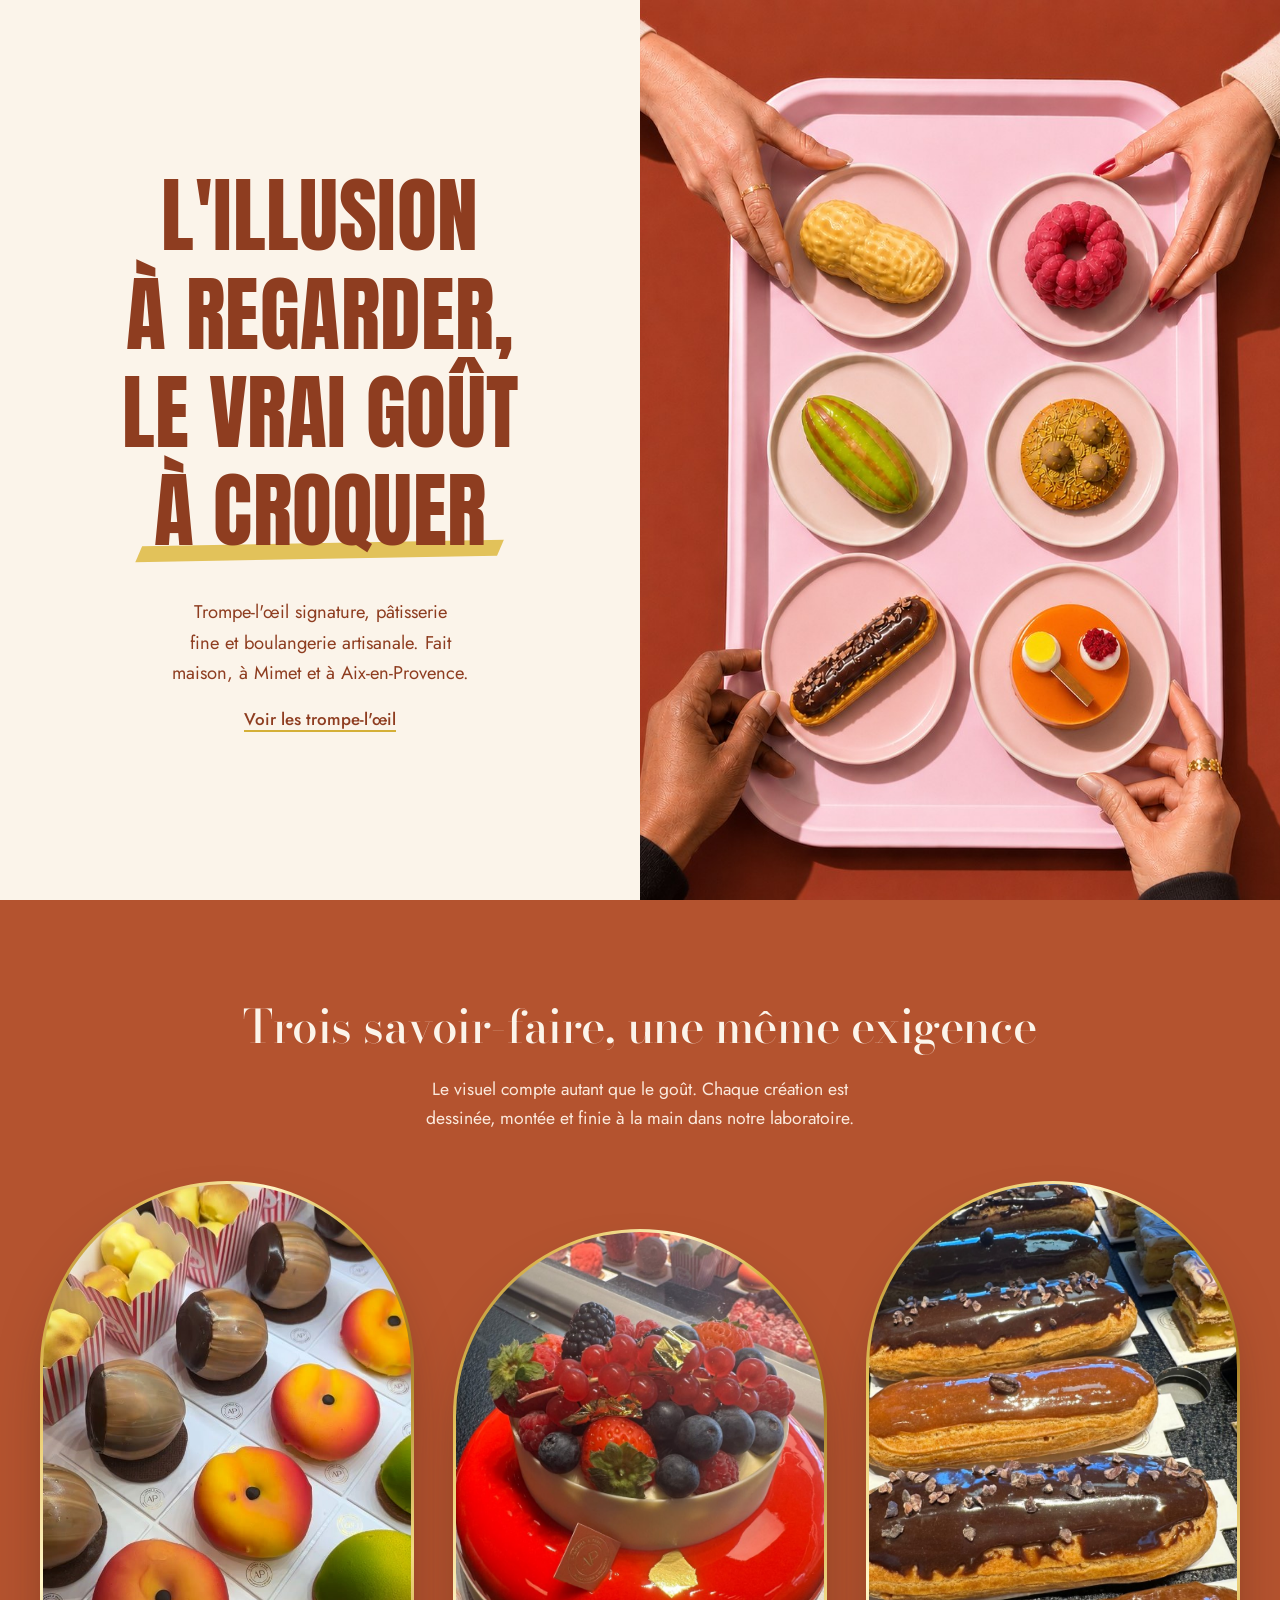
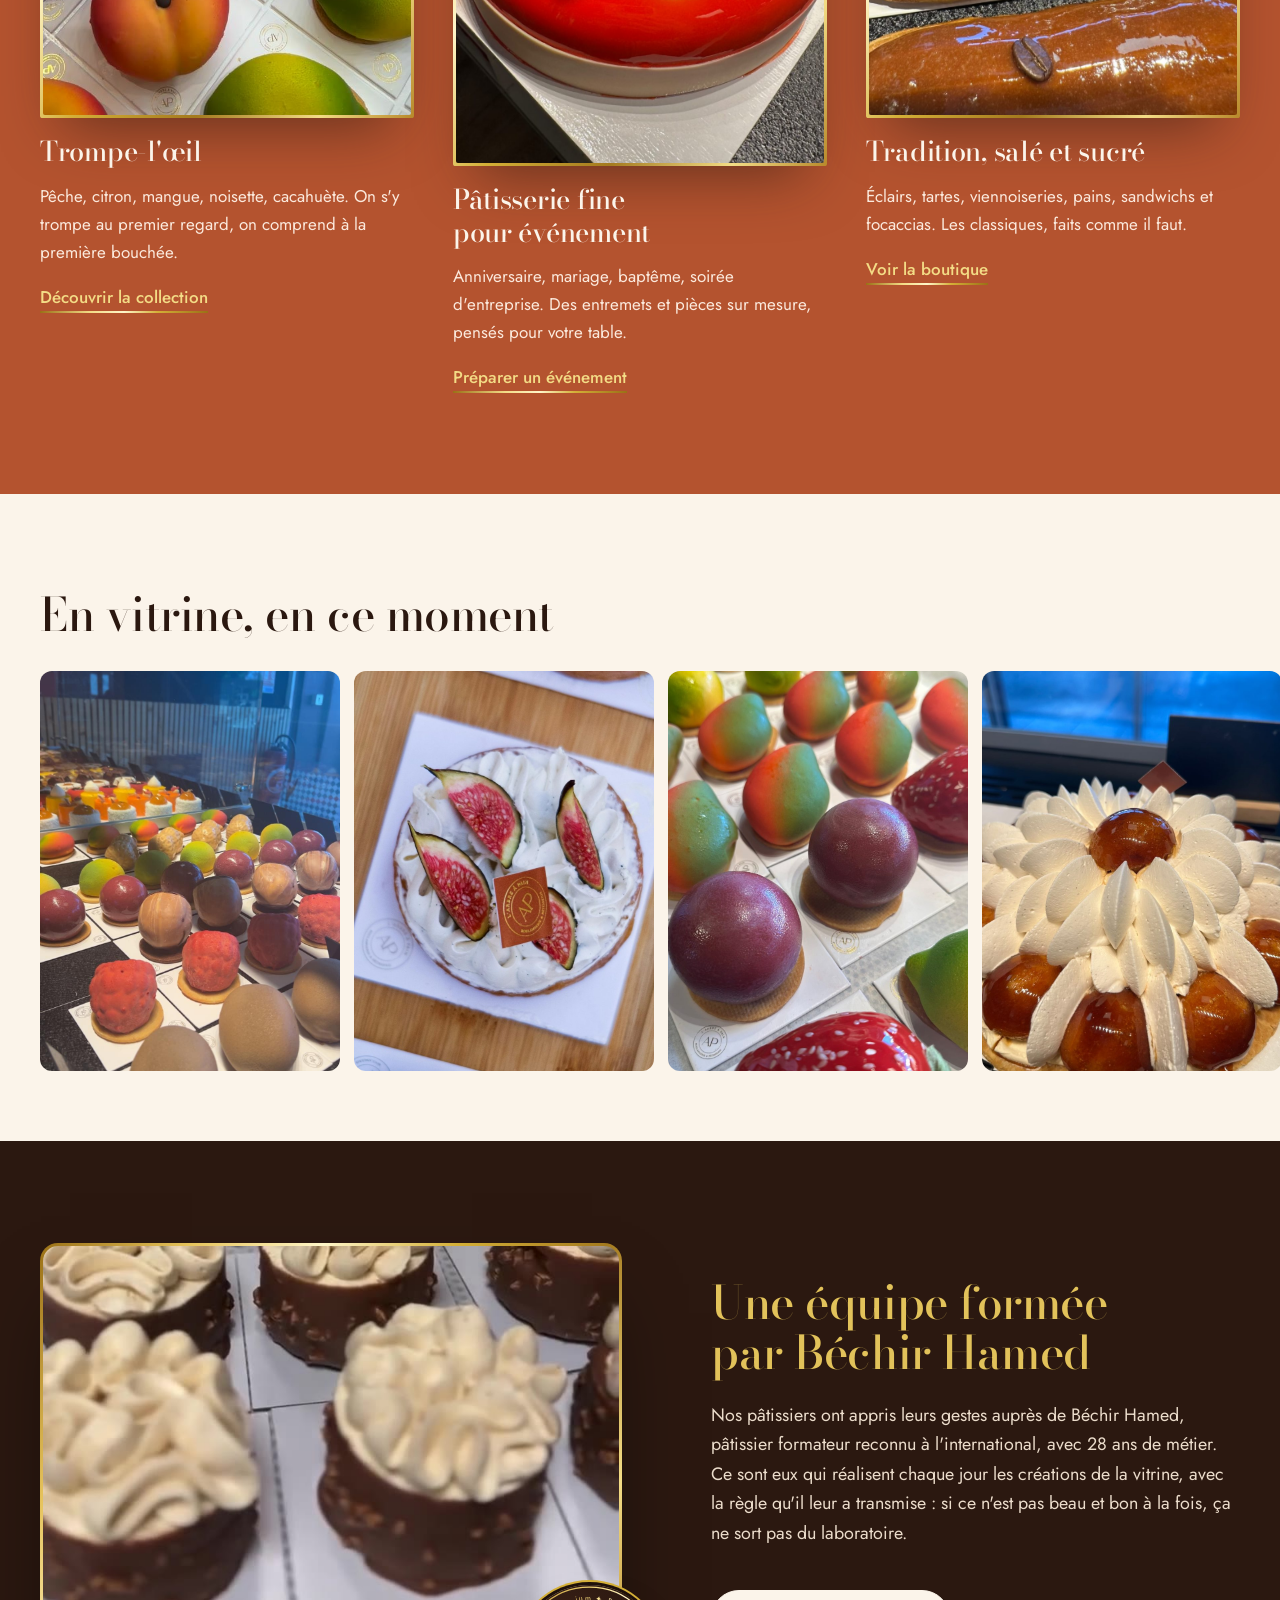
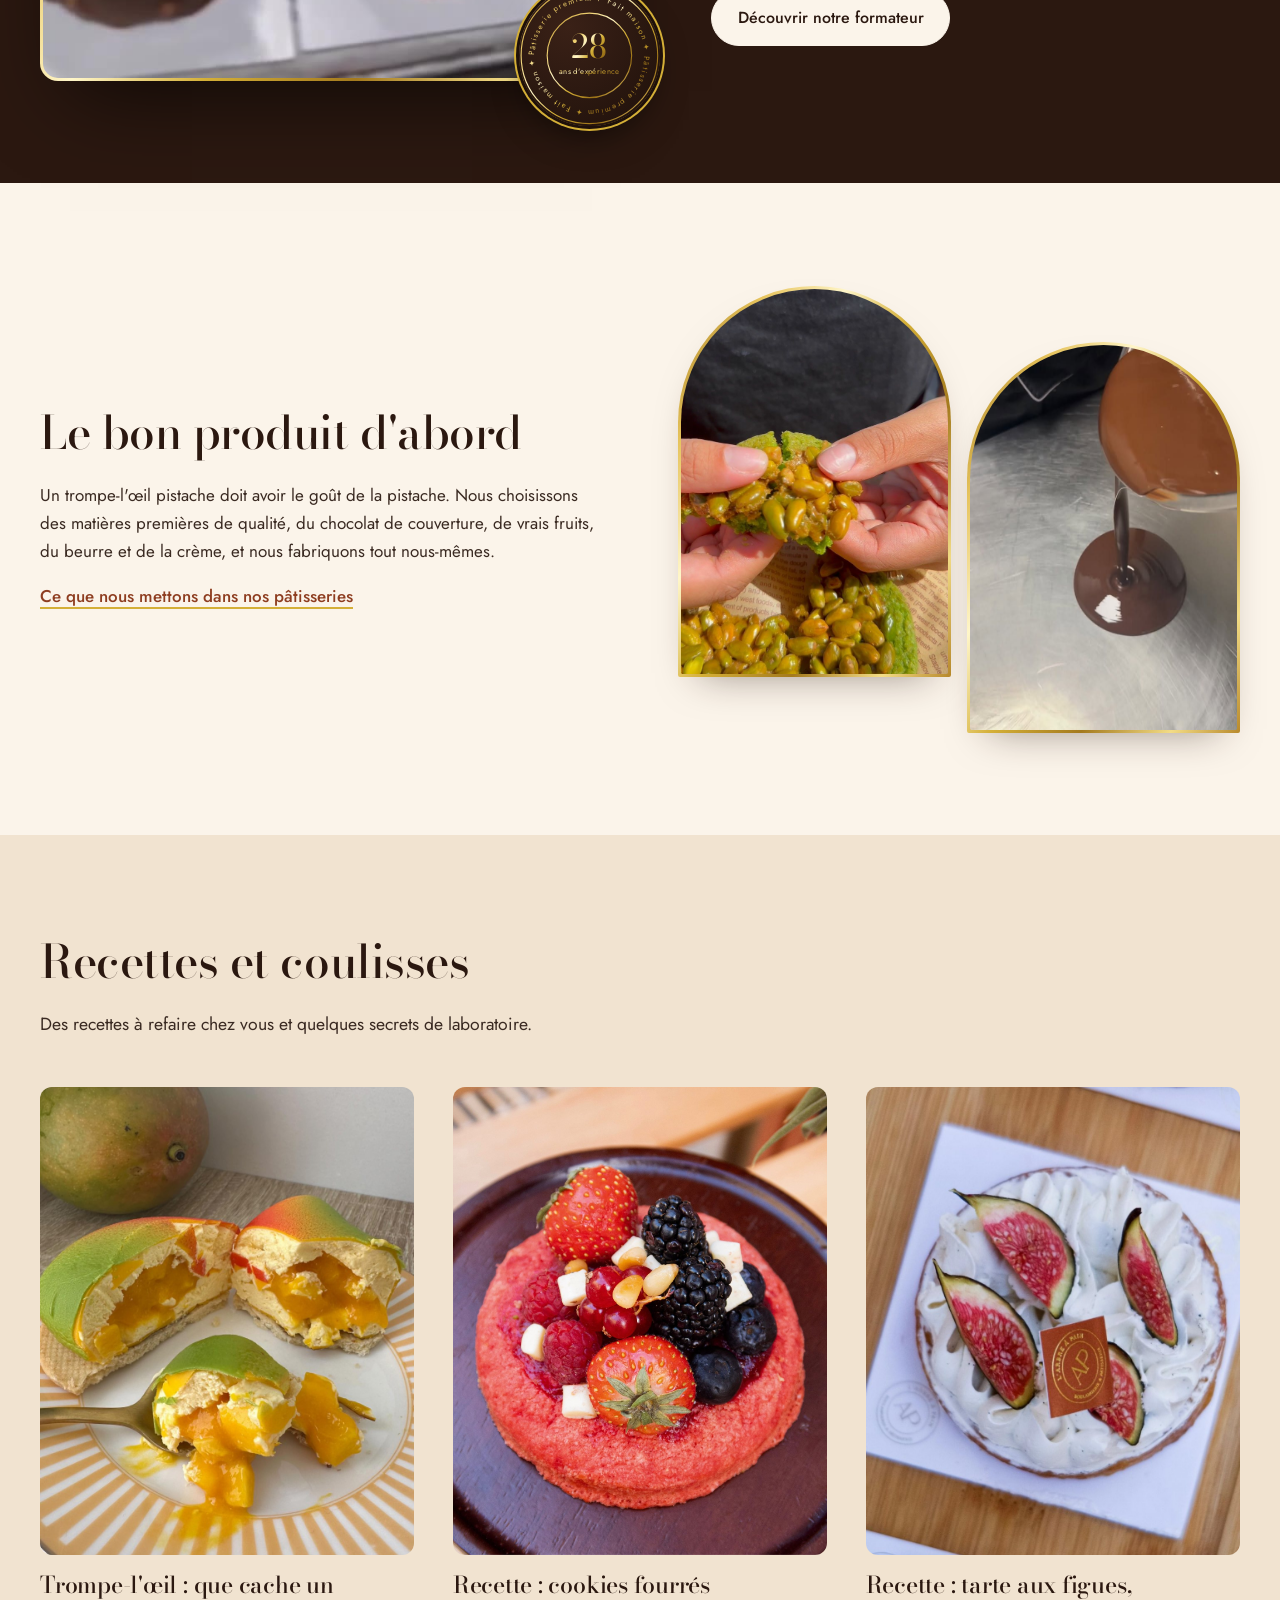
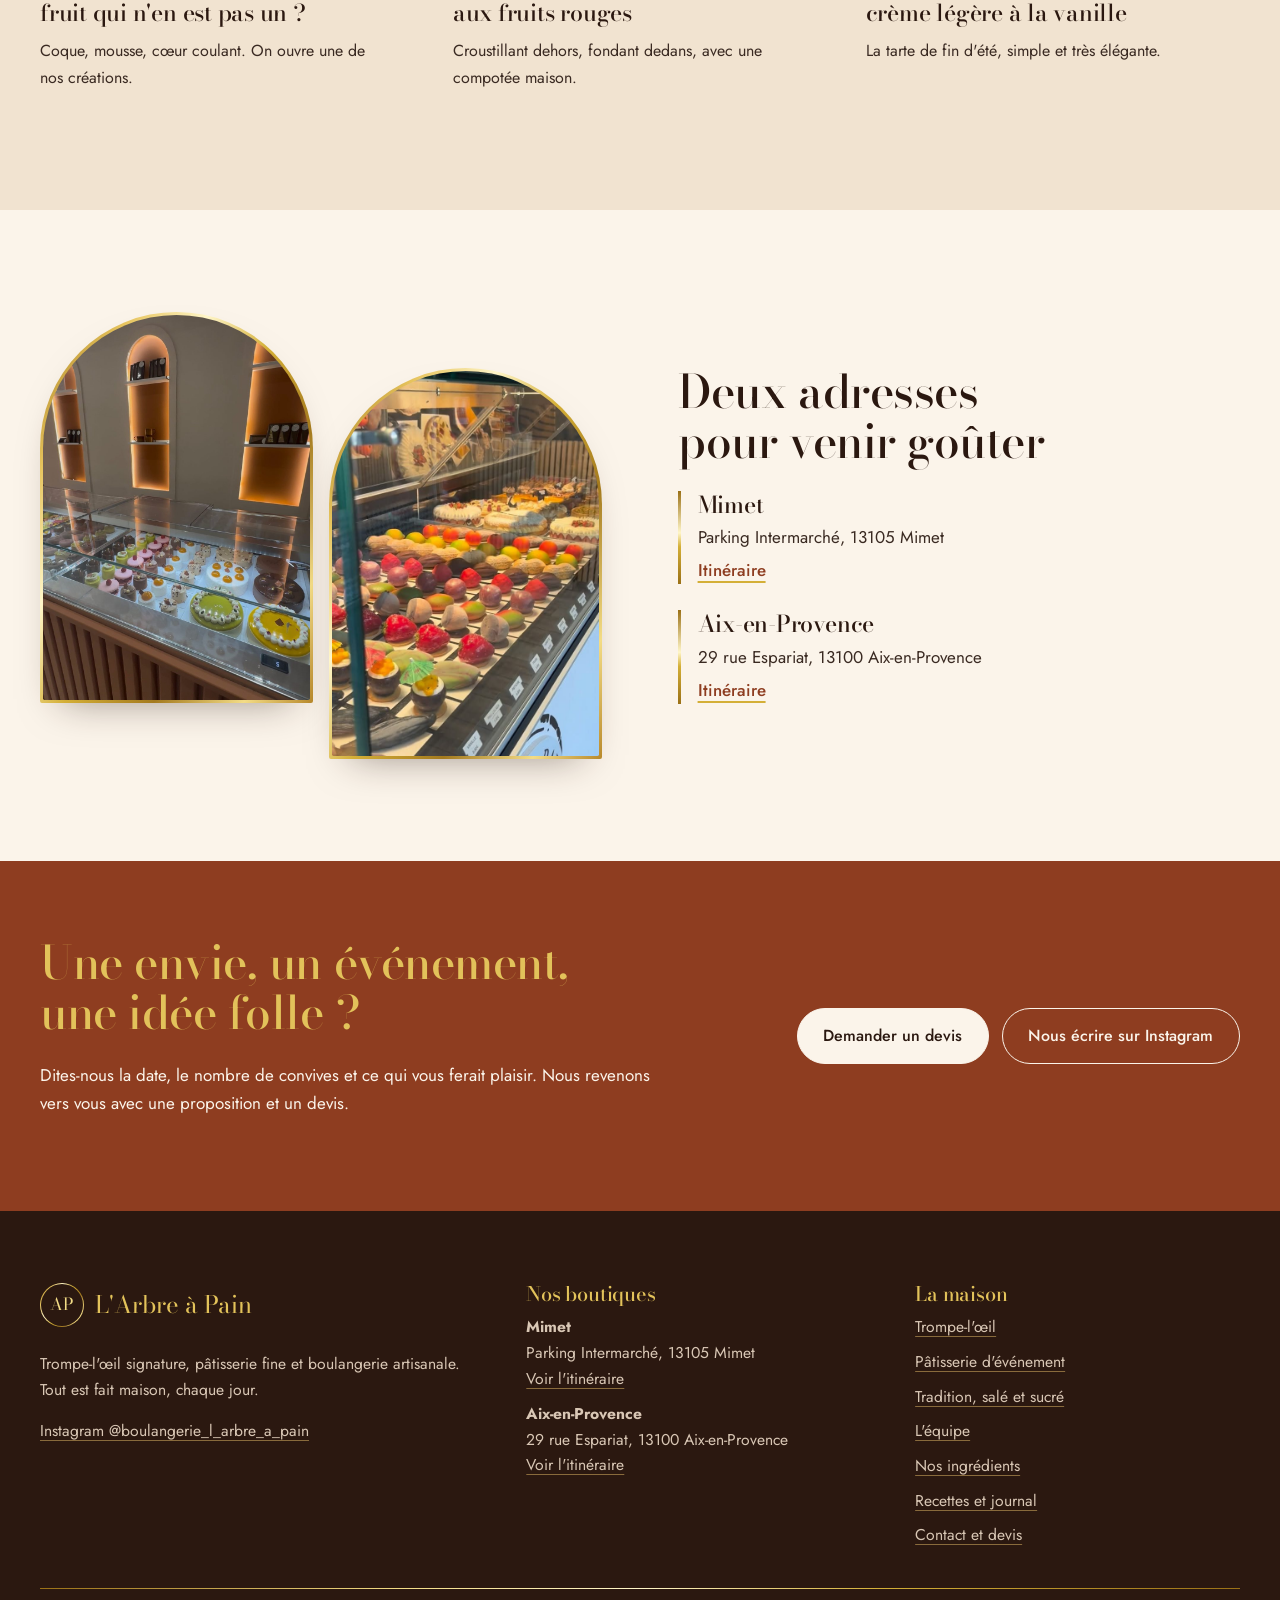
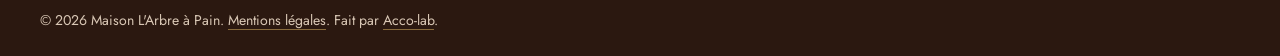
==== commit 1a19d6e0: "Page équipe, en-têtes photo plein écran, collection en arc - Trompe-l'œil : collection en arc à fair" ====
--- a/index.html
+++ b/index.html
@@ -29,7 +29,7 @@
   </a>
   <button class="burger" aria-expanded="false" aria-controls="menu" aria-label="Ouvrir le menu"><span></span><span></span></button>
   <nav id="menu" class="menu" aria-label="Navigation principale">
-    <a href="trompe-l-oeil.html">Trompe-l'œil</a><a href="patisserie-evenement.html">Événements</a><a href="boulangerie-tradition.html">Tradition</a><a href="bechir-hamed.html">Béchir Hamed</a><a href="ingredients.html">Ingrédients</a><a href="journal/">Recettes</a>
+    <a href="trompe-l-oeil.html">Trompe-l'œil</a><a href="patisserie-evenement.html">Événements</a><a href="boulangerie-tradition.html">Tradition</a><a href="equipe.html">L'équipe</a><a href="ingredients.html">Ingrédients</a><a href="journal/">Recettes</a>
     <a class="btn btn-gold" href="contact.html">Demander un devis</a>
   </nav>
 </header>
@@ -47,7 +47,7 @@
 
 <section class="sec sec-terra">
   <div class="wrap">
-    <div class="sec-head">
+    <div class="sec-head sec-head-center">
       <h2>Trois savoir-faire, une même exigence</h2>
       <p>Le visuel compte autant que le goût. Chaque création est dessinée, montée et finie à la main dans notre laboratoire.</p>
     </div>
@@ -97,7 +97,7 @@
     <div class="chef-txt">
       <h2>Une équipe formée par Béchir Hamed</h2>
       <p>Nos pâtissiers ont appris leurs gestes auprès de Béchir Hamed, pâtissier formateur reconnu à l'international, avec 28 ans de métier. Ce sont eux qui réalisent chaque jour les créations de la vitrine, avec la règle qu'il leur a transmise : si ce n'est pas beau et bon à la fois, ça ne sort pas du laboratoire.</p>
-      <a class="btn btn-gold" href="bechir-hamed.html">Découvrir notre formateur</a>
+      <a class="btn btn-gold" href="equipe.html#formateur">Découvrir notre formateur</a>
     </div>
   </div>
 </section>
@@ -165,7 +165,7 @@
         <li><a href="trompe-l-oeil.html">Trompe-l'œil</a></li>
         <li><a href="patisserie-evenement.html">Pâtisserie d'événement</a></li>
         <li><a href="boulangerie-tradition.html">Tradition, salé et sucré</a></li>
-        <li><a href="bechir-hamed.html">Béchir Hamed</a></li>
+        <li><a href="equipe.html">L'équipe</a></li>
         <li><a href="ingredients.html">Nos ingrédients</a></li>
         <li><a href="journal/">Recettes et journal</a></li>
         <li><a href="contact.html">Contact et devis</a></li>
--- a/assets/style.css
+++ b/assets/style.css
@@ -94,8 +94,8 @@
 .trio-card:nth-child(2){margin-top:3rem}
 .more{color:var(--terra-deep);font-weight:500;border-bottom:2px solid var(--gold);padding-bottom:2px}
 
-.ribbon-sec{padding-bottom:clamp(3.5rem,8vw,6rem)}
-.ribbon{display:flex;gap:14px;overflow-x:auto;scroll-snap-type:x mandatory;padding:8px max(20px,calc((100vw - var(--wrap))/2)) 22px;scrollbar-color:var(--gold) transparent}
+.ribbon-sec{padding-bottom:clamp(2rem,4vw,3rem)}
+.ribbon{display:flex;gap:14px;overflow-x:auto;scroll-snap-type:x mandatory;padding:8px 0 22px max(20px,calc((100vw - var(--wrap))/2));scroll-padding-left:max(20px,calc((100vw - var(--wrap))/2));scrollbar-color:var(--gold) transparent}
 .ribbon .shot{flex:0 0 clamp(210px,24vw,300px);aspect-ratio:3/4;scroll-snap-align:start}
 .shot{border:0;padding:0;background:var(--sand);cursor:zoom-in;overflow:hidden;border-radius:12px;display:block}
 .shot img{width:100%;height:100%;object-fit:cover;transition:transform .5s ease}
@@ -423,3 +423,92 @@
   .reel-head{grid-template-columns:1fr;gap:.7rem}
   .reel-track .shot{width:46vw}
 }
+
+/* Collection trompe-l'œil : pièces flottantes en arc, à faire glisser */
+#profiter{scroll-margin-top:70px}
+.arc-sec{background:var(--sand);padding-block:clamp(3.5rem,8vw,6.5rem);overflow:hidden;text-align:center}
+.arc-eyebrow{font-size:.78rem;font-weight:500;letter-spacing:.34em;text-transform:uppercase;color:#8A6B17;margin:0 auto 1.4rem;padding-left:.34em}
+.arc-sec h2{font-size:clamp(2rem,4.6vw,3.6rem);margin-bottom:.45em;text-wrap:balance}
+.arc-lead{color:#6B564A;font-size:1.1rem;max-width:46ch;margin:0 auto}
+.arc{--s:clamp(165px,21vw,285px);margin-top:clamp(1.5rem,4vw,3rem);outline-offset:-4px}
+.arc-track{list-style:none;margin:0;padding:0 20px;display:flex;gap:1.5rem;overflow-x:auto}
+.arc-item{flex:none;width:var(--s);height:var(--s)}
+.arc-float{display:block;width:100%;height:100%}
+.arc-float img{width:100%;height:100%;object-fit:contain;filter:drop-shadow(0 22px 20px rgba(43,24,16,.2));user-select:none;-webkit-user-drag:none;pointer-events:none}
+/* Avec le script : pièces placées sur l'arc */
+.arc-js{touch-action:pan-y;cursor:grab;user-select:none;-webkit-user-select:none}
+.arc-js.is-drag{cursor:grabbing}
+.arc-js .arc-track{position:relative;display:block;overflow:visible;padding:0;height:calc(var(--s) * 1.18)}
+.arc-js .arc-item{position:absolute;left:50%;top:0;margin-left:calc(var(--s) / -2);will-change:transform,opacity}
+.arc-js .arc-float{animation:arcFloat 6.5s ease-in-out infinite}
+.arc-item:nth-child(3n+2) .arc-float{animation-delay:-2.1s;animation-duration:7.4s}
+.arc-item:nth-child(3n) .arc-float{animation-delay:-4.3s;animation-duration:5.8s}
+@keyframes arcFloat{0%,100%{transform:translateY(0) rotate(-1.5deg)}50%{transform:translateY(-16px) rotate(1.5deg)}}
+.arc-nav{display:flex;align-items:center;justify-content:center;gap:clamp(.6rem,3vw,2rem)}
+.arc-nom{font-family:var(--display);font-style:italic;font-size:clamp(1.8rem,3.6vw,2.6rem);line-height:1.1;color:#B8922A;margin:0;min-width:6.5em}
+.arc-btn{width:64px;height:48px;display:grid;place-items:center;padding:0;border:0;background:none;color:var(--cocoa);cursor:pointer;opacity:.55;transition:opacity .25s,transform .25s}
+.arc-prev svg{transform:scaleX(-1)}
+.arc-btn:hover,.arc-btn:focus-visible{opacity:1}
+.arc-next:hover{transform:translateX(5px)}.arc-prev:hover{transform:translateX(-5px)}
+.arc-hint{margin:.5rem auto 0;font-size:.82rem;letter-spacing:.04em;color:#6B564A}
+.arc-more{display:inline-block;margin-top:clamp(1.6rem,3.5vw,2.4rem);color:var(--terra-deep);font-weight:500;text-decoration:underline;text-decoration-color:var(--gold);text-decoration-thickness:2px;text-underline-offset:6px}
+.arc-more span{display:inline-block;transition:transform .25s}
+.arc-more:hover span{transform:translateX(5px)}
+@media (max-width:700px){.arc{--s:min(50vw,220px)}.arc-btn{width:48px}}
+@media (prefers-reduced-motion:reduce){.arc-js .arc-float{animation:none}}
+
+/* Trompe-l'œil : « Comment naît un trompe-l'œil », en étapes */
+.born-lead{font-size:1.15rem;max-width:44ch;margin-bottom:1.8rem}
+.born-steps{list-style:none;counter-reset:b;margin:0 0 1.9rem;padding:0;display:grid;grid-template-columns:1fr 1fr;gap:1.4rem clamp(1.2rem,3vw,2.4rem)}
+.born-steps li{counter-increment:b;position:relative;padding-top:1rem}
+.born-steps li::before{content:"";position:absolute;top:0;left:0;right:0;height:1px;background:var(--or-line)}
+.born-steps h3{font-size:1.3rem;margin:0 0 .2em;display:flex;align-items:baseline;gap:.6rem}
+.born-steps h3::before{content:"0" counter(b);font-family:var(--body);font-size:.78rem;font-weight:500;letter-spacing:.14em;color:#8A6B17}
+.born-steps p{margin:0;font-size:1rem;line-height:1.5;color:#6B564A}
+.born-promise{margin:0;padding-left:1.2rem;border-left:2px solid var(--gold);font-family:var(--display);font-style:italic;font-size:clamp(1.25rem,2.1vw,1.55rem);line-height:1.35;color:var(--terra-deep);max-width:34ch}
+@media (max-width:480px){.born-steps{grid-template-columns:1fr}}
+.nowrap{white-space:nowrap}
+
+/* Pas de mot seul à la ligne : titres équilibrés, paragraphes sans orphelin */
+h1,h2,h3,blockquote,.lead,.sec-head p{text-wrap:balance}
+p,li{text-wrap:pretty}
+.sec-head-center{margin-inline:auto;text-align:center;max-width:820px}
+.sec-head-center p{margin-inline:auto}
+
+/* Page équipe : texte + photo d'équipe (cadre vide tant que la photo n'est pas faite) */
+#equipe,#formateur{scroll-margin-top:70px}
+.team{display:grid;grid-template-columns:minmax(0,1fr) minmax(0,1.25fr);gap:clamp(2rem,6vw,5rem);align-items:center}
+.team-photo{margin:0;aspect-ratio:3/2;border-radius:14px;overflow:hidden;box-shadow:0 0 0 1px rgba(201,162,91,.55),0 30px 60px -28px rgba(43,24,16,.35)}
+.team-photo img{width:100%;height:100%;object-fit:cover}
+.team-empty{display:grid;place-content:center;justify-items:center;gap:.9rem;background:var(--sand);box-shadow:none;border:1px dashed #B8922A;color:#6B564A;text-align:center}
+.team-empty .mono{width:64px;height:64px;font-size:1.4rem;background:var(--cream)}
+.team-empty p{margin:0;font-family:var(--display);font-style:italic;font-size:1.35rem;color:#8A6B17}
+@media (max-width:860px){.team{grid-template-columns:1fr}}
+.sr-only{position:absolute;width:1px;height:1px;overflow:hidden;clip-path:inset(50%);white-space:nowrap}
+
+/* En-têtes de page plein écran : photo en fond, texte par-dessus */
+.phot{position:relative;display:grid;min-height:max(520px,calc(100svh - 69px));background:#1E100A;color:var(--cream);overflow:hidden;isolation:isolate}
+.phot-img{position:absolute;inset:0;width:100%;height:100%;object-fit:cover;z-index:-2}
+.phot::after{content:"";position:absolute;inset:0;z-index:-1}
+.phot-in{display:grid;padding-block:clamp(3rem,7vw,5.5rem)}
+.phot h1{color:var(--cream);font-size:clamp(2.4rem,5.4vw,4.6rem);margin-bottom:.5em;text-shadow:0 2px 30px rgba(20,10,6,.45)}
+.phot .lead{font-size:clamp(1.05rem,1.5vw,1.25rem);color:#FBEFE2;margin:0;text-shadow:0 1px 16px rgba(20,10,6,.6)}
+.phot-links{display:flex;flex-wrap:wrap;gap:.8rem 3rem;margin:clamp(1.6rem,3.5vw,2.6rem) 0 0;max-width:none}
+.phot-link{color:var(--cream);font-size:1.2rem;font-weight:500;text-decoration:none;padding-bottom:.3em;border-bottom:1px solid currentColor;transition:color .2s,border-color .2s}
+.phot-link:hover{color:var(--gold-soft)}
+.phot-left::after{background:linear-gradient(90deg,rgba(30,16,10,.82) 0%,rgba(30,16,10,.62) 32%,rgba(30,16,10,.18) 62%,rgba(30,16,10,0) 80%)}
+.phot-left .phot-in{align-items:center}
+.phot-left .phot-txt{max-width:620px}
+.phot-left .lead{max-width:40ch}
+.phot-left .phot-img{object-position:right center}
+.phot-bottom::after{background:linear-gradient(0deg,rgba(30,16,10,.86) 0%,rgba(30,16,10,.55) 30%,rgba(30,16,10,0) 62%)}
+.phot-bottom .phot-in{align-items:end;justify-items:center;text-align:center}
+.phot-bottom .lead{max-width:80ch;margin-inline:auto}
+.phot-bottom .phot-links{justify-content:center}
+#maison{scroll-margin-top:70px}
+@media (max-width:860px){
+  .phot{min-height:max(480px,calc(88svh - 69px))}
+  .phot-left::after{background:linear-gradient(0deg,rgba(30,16,10,.94) 0%,rgba(30,16,10,.8) 45%,rgba(30,16,10,.2) 82%)}
+  .phot-left .phot-in{align-items:end}
+  .phot-left .phot-img{object-position:78% center}
+}
